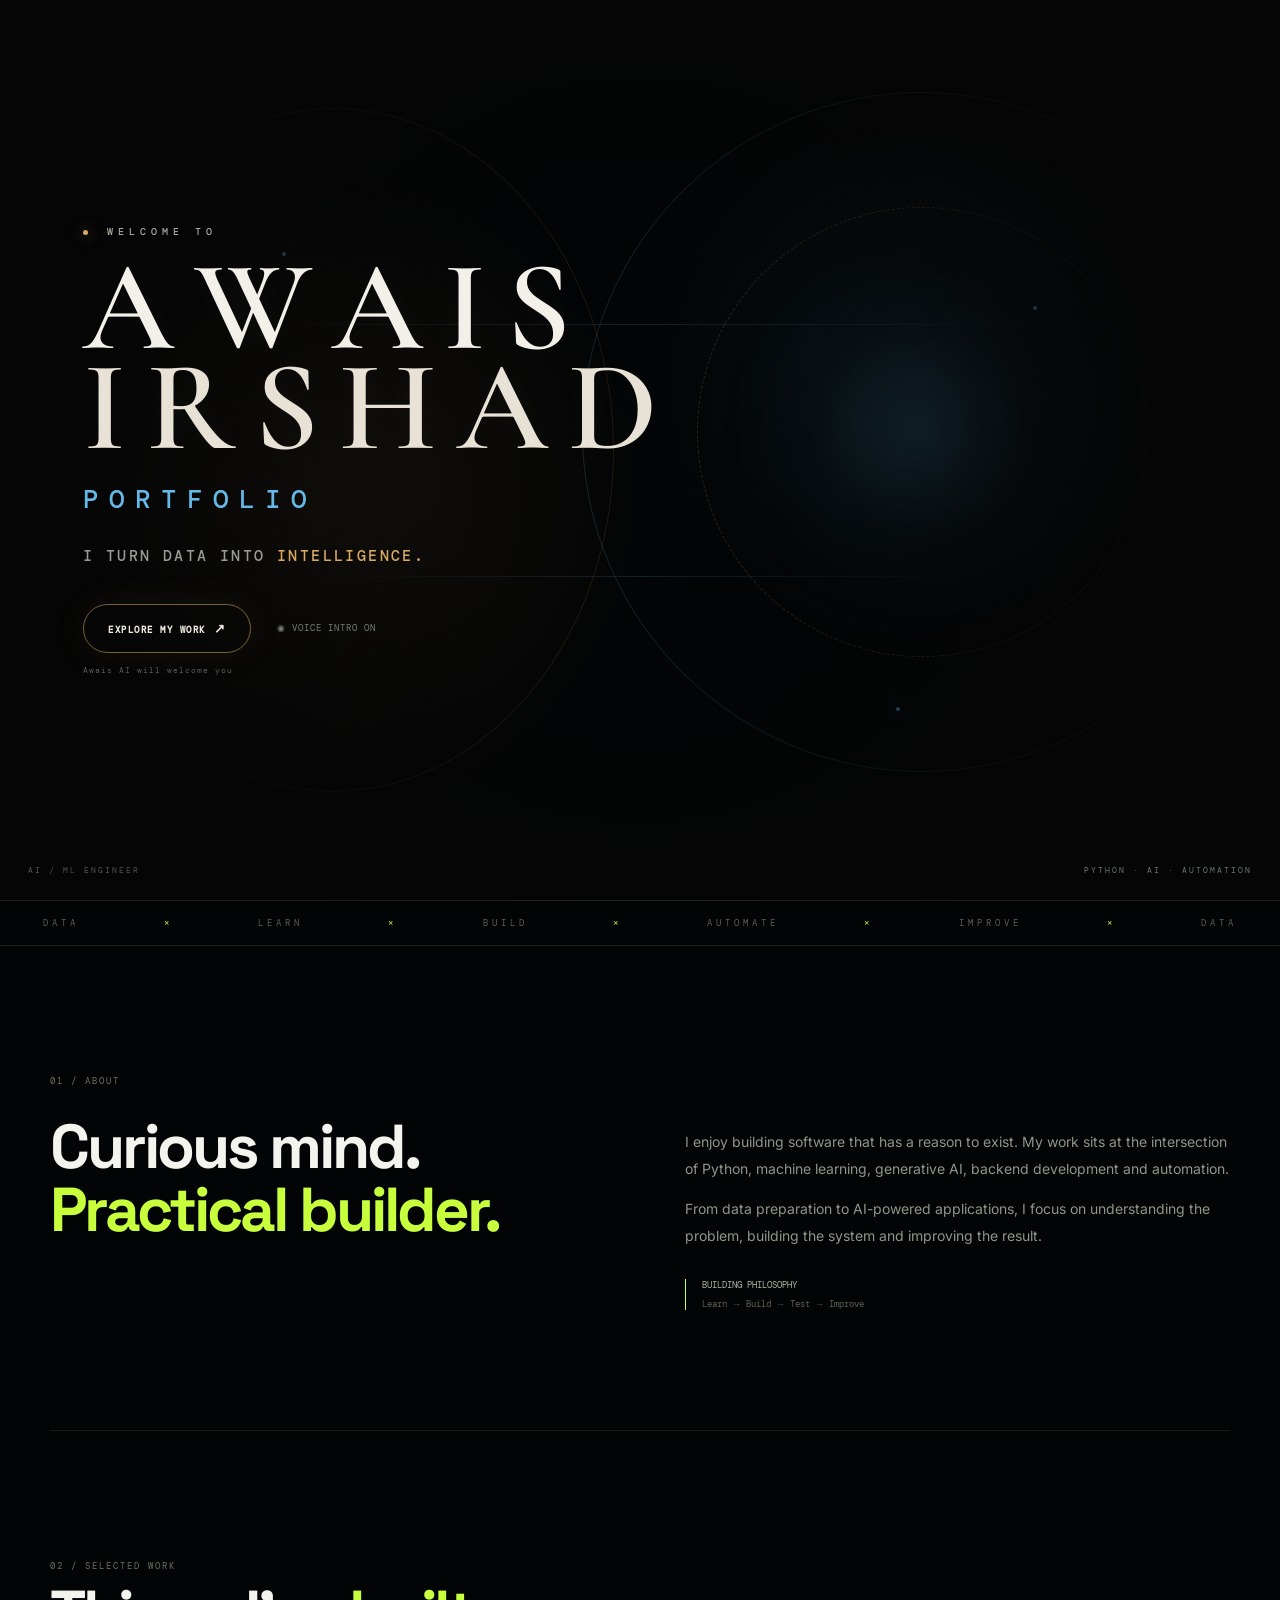
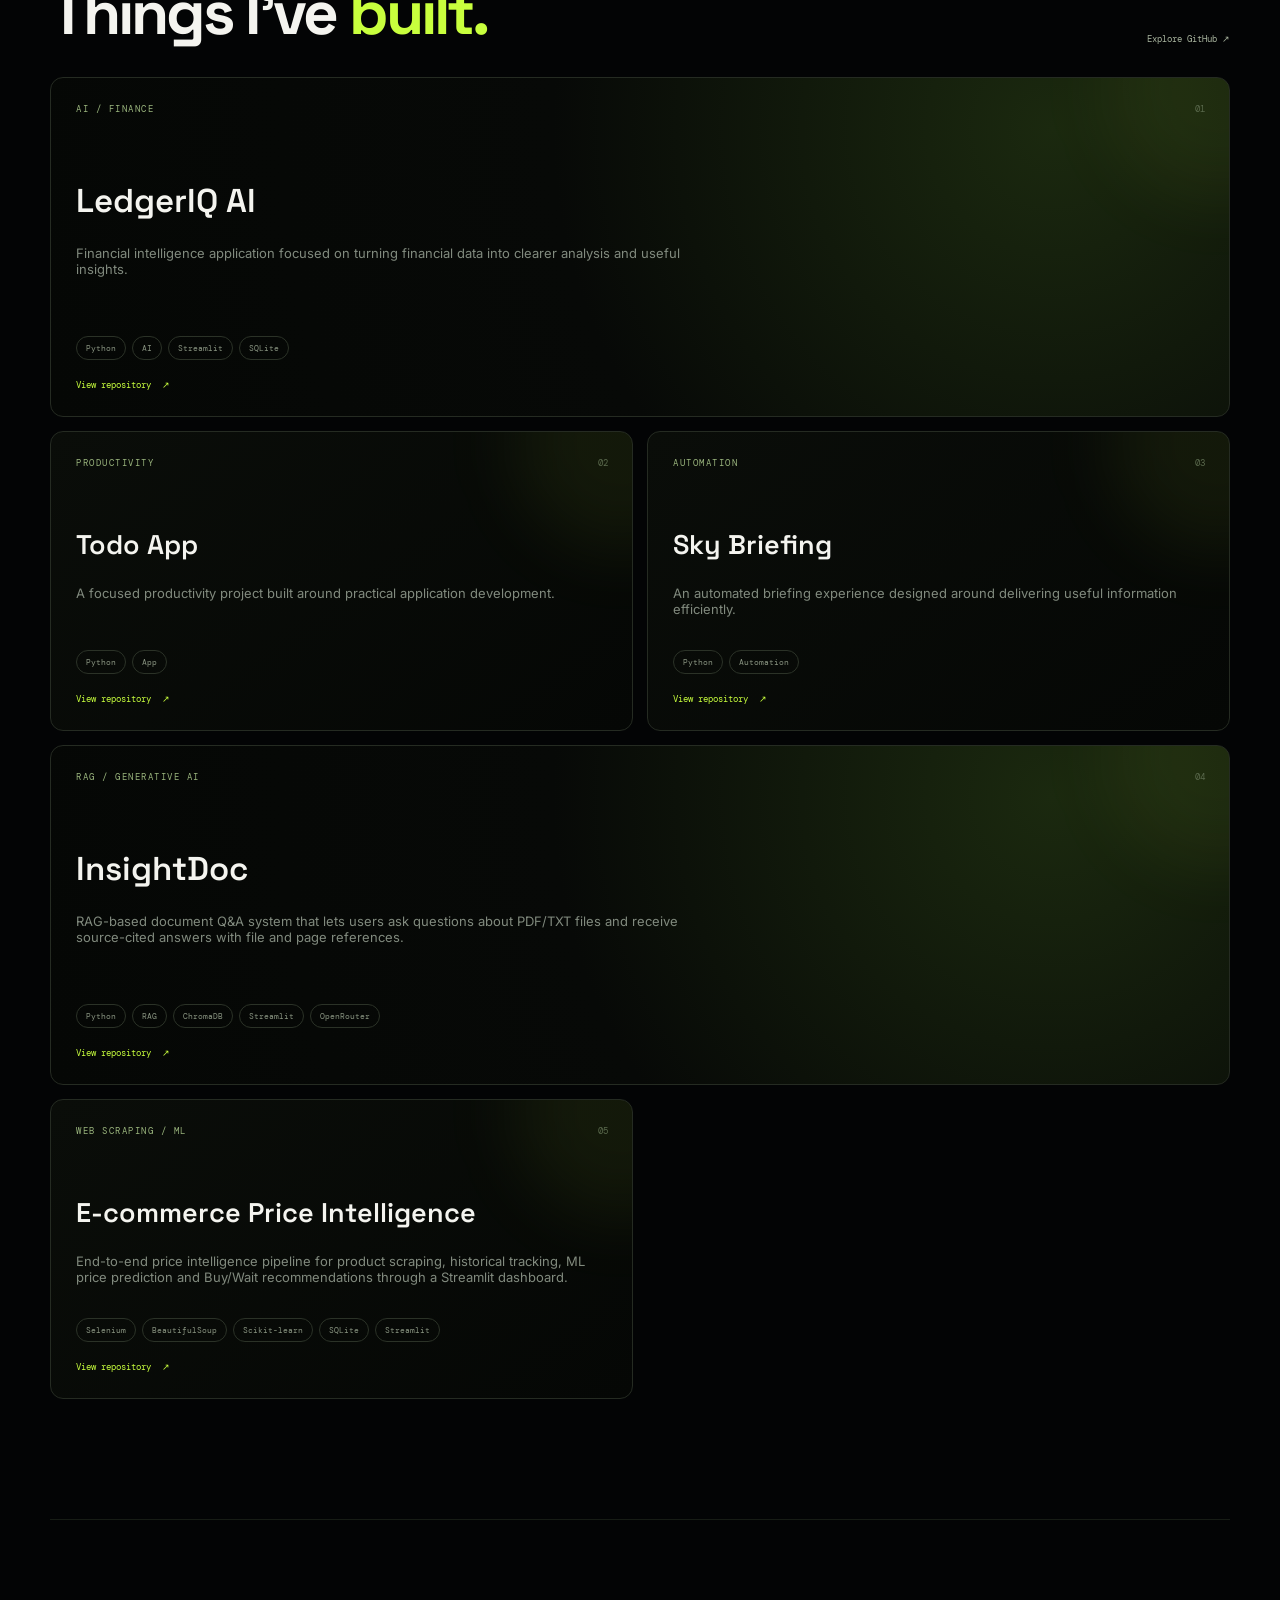
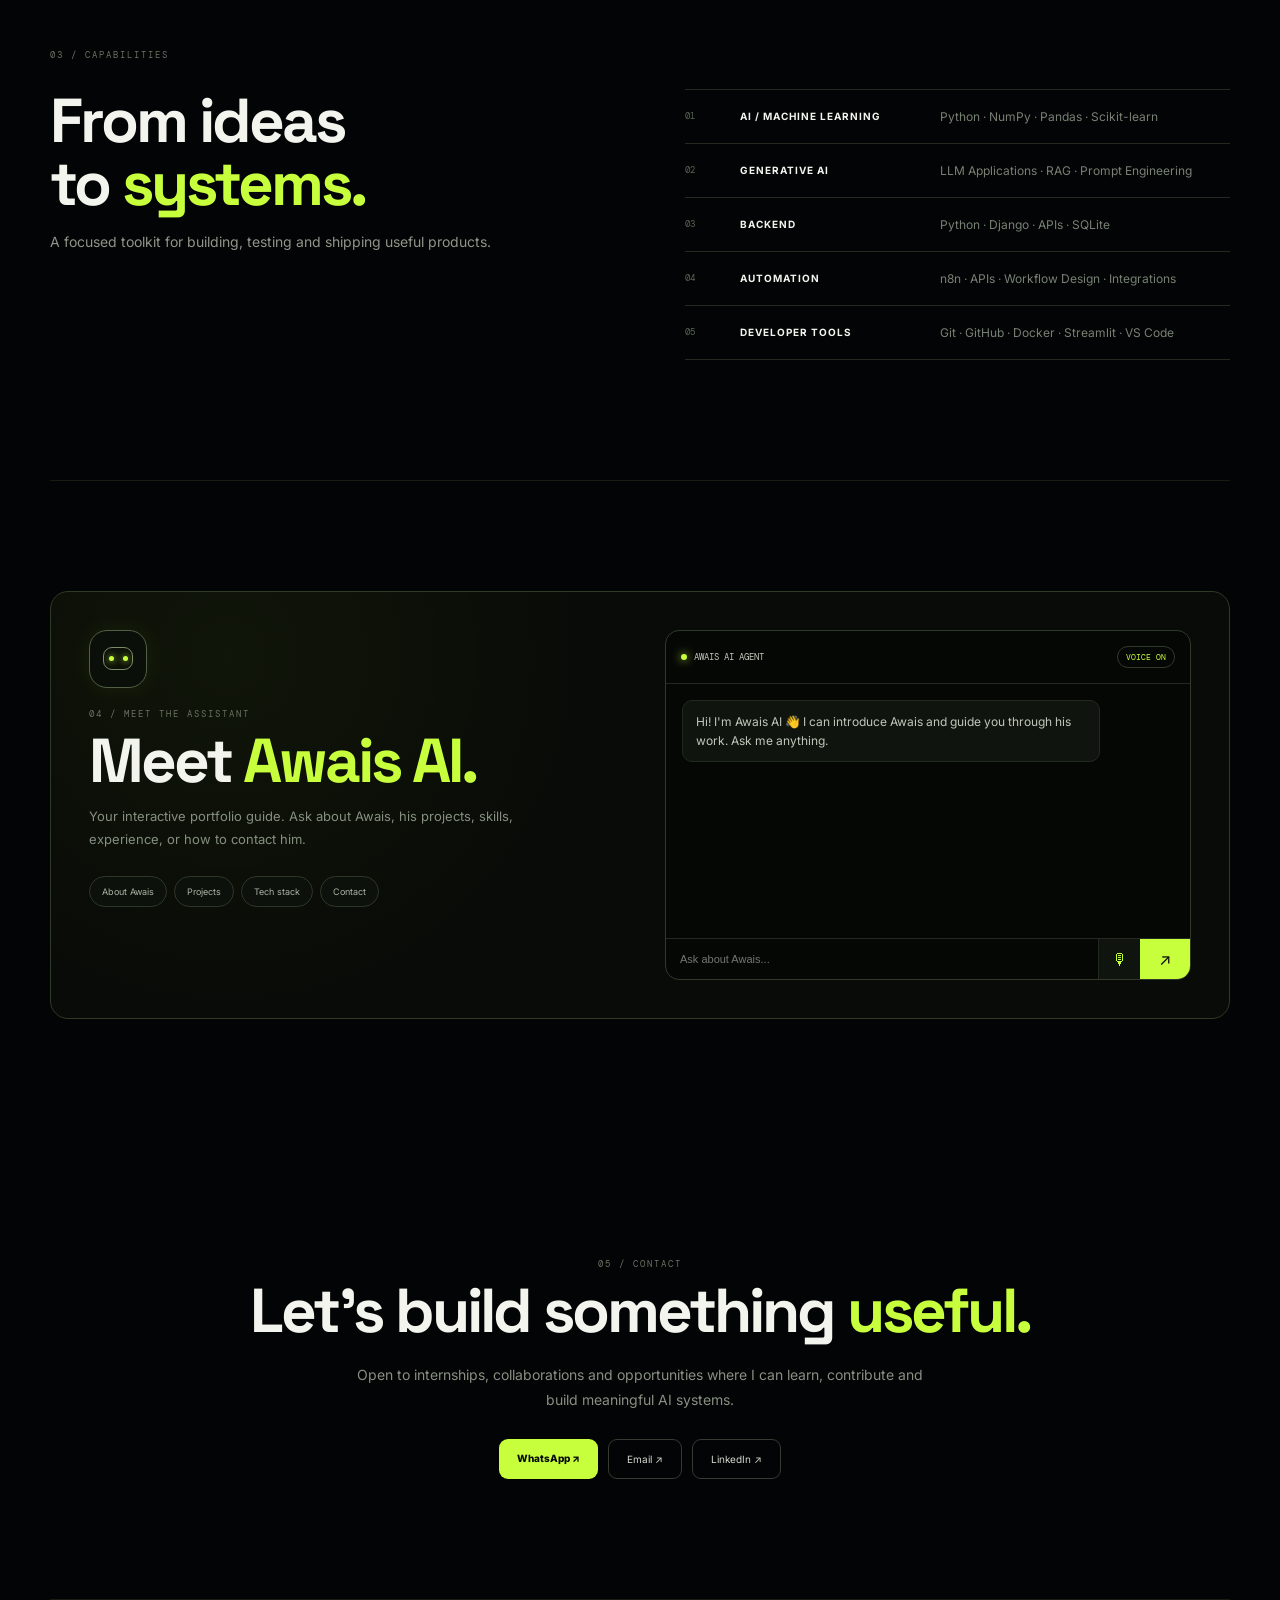
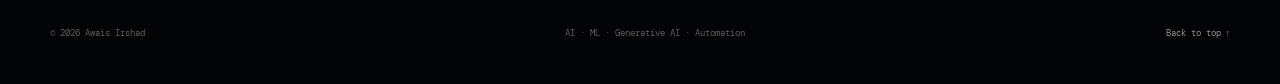
==== portfolio/index.html @ 33e3b13c "Apply premium cinematic welcome screen reference" ====
<!doctype html>
<html lang="en">
<head>
<meta charset="utf-8"><meta name="viewport" content="width=device-width,initial-scale=1">
<meta name="description" content="Awais Irshad — AI/ML Engineer building practical AI applications, generative AI experiences and automation systems.">
<meta name="theme-color" content="#050505"><title>Awais Irshad — AI/ML Engineer</title>
<link rel="preconnect" href="https://fonts.googleapis.com"><link rel="preconnect" href="https://fonts.gstatic.com" crossorigin>
<link href="https://fonts.googleapis.com/css2?family=DM+Mono:wght@400;500&family=Inter:wght@400;500;600;700;800&family=Space+Grotesk:wght@500;600;700&display=swap" rel="stylesheet">
<link rel="stylesheet" href="style.css">
<link rel="stylesheet" href="welcome-polish.css">
</head>
<body class="lock">
<div id="boot" aria-label="Portfolio introduction">
  <div class="boot-noise"></div><div class="boot-orbit orbit-a"></div><div class="boot-orbit orbit-b"></div>
  <div class="boot-pulse"><span></span></div>
  <div class="boot-copy">
    <p class="boot-kicker">WELCOME TO</p>
    <h1>AWAIS IRSHAD</h1><p class="boot-portfolio">PORTFOLIO</p>
    <p class="boot-role">AI / ML ENGINEER</p>
    <div class="boot-status"><i></i><span id="agentStatus">Your AI guide is ready</span></div>
    <button id="enter" type="button"><span>ENTER PORTFOLIO</span><b>↗</b></button>
    <button id="voiceIntro" class="voice-intro" type="button" aria-label="Enable voice introduction">◉ Hear introduction</button>
  </div>
  <div class="boot-corner corner-left">AI-01 / AWAIS</div><div class="boot-corner corner-right">LAHORE · PAKISTAN</div>
</div>
<div class="ambient"><span></span><span></span><span></span></div>
<header>
  <a class="logo" href="#home"><span>AI</span> AWAIS <b>IRSHAD</b></a>
  <nav><a href="#about">About</a><a href="#projects">Projects</a><a href="#capabilities">Capabilities</a><a href="#assistant">AI Agent</a><a href="#contact">Contact</a></nav>
  <div class="header-actions"><button id="voiceToggle" class="voice-toggle" type="button">◉ VOICE</button><a class="nav-cta" href="https://github.com/awaisirshad336012" target="_blank" rel="noreferrer">GitHub ↗</a><button id="menu" type="button">☰</button></div>
</header>
<main id="home">
<section class="hero wrap">
  <div class="hero-copy">
    <div class="eyebrow"><i></i> AI / ML ENGINEER</div>
    <p class="micro">PYTHON · MACHINE LEARNING · GENERATIVE AI · AUTOMATION</p>
    <h2>I TURN DATA INTO<br><span>INTELLIGENCE.</span></h2>
    <p class="lead">I build practical AI/ML applications, intelligent automation workflows and generative AI experiences that turn real problems into useful software.</p>
    <div class="actions"><a class="primary" href="#projects">Explore my work ↓</a><a class="secondary whatsapp" href="https://wa.me/923412850260?text=Hi%20Awais%2C%20I%20found%20your%20portfolio%20and%20would%20like%20to%20discuss%20an%20opportunity." target="_blank" rel="noreferrer">WhatsApp ↗</a></div>
    <div class="stack"><span>PYTHON</span><span>SCIKIT-LEARN</span><span>LLM</span><span>RAG</span><span>N8N</span><span>DOCKER</span></div>
  </div>
  <div class="agent-stage" aria-label="Awais AI Agent visual">
    <div class="agent-halo"></div><div class="agent-grid"></div><div class="agent-orbit oa"></div><div class="agent-orbit ob"></div>
    <div class="agent-node n1">LLM</div><div class="agent-node n2">RAG</div><div class="agent-node n3">API</div>
    <div class="robot-avatar"><div class="robot-aura"></div><div class="robot-head"><div class="robot-eye"><i></i><i></i></div><div class="robot-ear left"></div><div class="robot-ear right"></div></div><div class="robot-neck"></div><div class="robot-body"><span>AI</span><div class="robot-chest"></div></div><div class="robot-hand hand-left"></div><div class="robot-hand hand-right"></div></div>
    <div class="agent-caption"><i></i><div><b>AWAIS AI AGENT</b><span>Online · voice enabled</span></div></div>
  </div>
</section>
<section class="marquee"><div><span>DATA</span><b>×</b><span>LEARN</span><b>×</b><span>BUILD</span><b>×</b><span>AUTOMATE</span><b>×</b><span>IMPROVE</span><b>×</b><span>DATA</span></div></section>
<section id="about" class="section wrap"><p class="label">01 / ABOUT</p><div class="two"><div><h3>Curious mind.<br><em>Practical builder.</em></h3></div><div class="body-copy"><p>I enjoy building software that has a reason to exist. My work sits at the intersection of Python, machine learning, generative AI, backend development and automation.</p><p>From data preparation to AI-powered applications, I focus on understanding the problem, building the system and improving the result.</p><div class="mini-stat"><b>BUILDING PHILOSOPHY</b><span>Learn → Build → Test → Improve</span></div></div></div></section>
<section id="projects" class="section wrap"><div class="section-top"><div><p class="label">02 / SELECTED WORK</p><h3>Things I've <em>built.</em></h3></div><a href="https://github.com/awaisirshad336012?tab=repositories" target="_blank" rel="noreferrer">Explore GitHub ↗</a></div><div class="project-grid">
<article class="project featured"><div class="project-no">01</div><div class="project-type">AI / FINANCE</div><h4>LedgerIQ AI</h4><p>Financial intelligence application focused on turning financial data into clearer analysis and useful insights.</p><div class="tags"><span>Python</span><span>AI</span><span>Streamlit</span><span>SQLite</span></div><a href="https://github.com/awaisirshad336012/Portfolio/tree/main/LedgerIQ_AI" target="_blank" rel="noreferrer">View repository <b>↗</b></a></article>
<article class="project"><div class="project-no">02</div><div class="project-type">PRODUCTIVITY</div><h4>Todo App</h4><p>A focused productivity project built around practical application development.</p><div class="tags"><span>Python</span><span>App</span></div><a href="https://github.com/awaisirshad336012/Portfolio/tree/main/Todo-App" target="_blank" rel="noreferrer">View repository <b>↗</b></a></article>
<article class="project"><div class="project-no">03</div><div class="project-type">AUTOMATION</div><h4>Sky Briefing</h4><p>An automated briefing experience designed around delivering useful information efficiently.</p><div class="tags"><span>Python</span><span>Automation</span></div><a href="https://github.com/awaisirshad336012/Portfolio/tree/main/sky-briefing" target="_blank" rel="noreferrer">View repository <b>↗</b></a></article>
</div></section>
<section id="capabilities" class="section wrap"><p class="label">03 / CAPABILITIES</p><div class="two skills"><div><h3>From ideas<br>to <em>systems.</em></h3><p class="body-copy">A focused toolkit for building, testing and shipping useful products.</p></div><div class="skill-list"><div><b>01</b><strong>AI / MACHINE LEARNING</strong><span>Python · NumPy · Pandas · Scikit-learn</span></div><div><b>02</b><strong>GENERATIVE AI</strong><span>LLM Applications · RAG · Prompt Engineering</span></div><div><b>03</b><strong>BACKEND</strong><span>Python · Django · APIs · SQLite</span></div><div><b>04</b><strong>AUTOMATION</strong><span>n8n · APIs · Workflow Design · Integrations</span></div><div><b>05</b><strong>DEVELOPER TOOLS</strong><span>Git · GitHub · Docker · Streamlit · VS Code</span></div></div></div></section>
<section id="assistant" class="agent-section wrap"><div class="agent-panel"><div class="agent-intro"><div class="mini-robot"><div class="mini-head"><i></i><i></i></div></div><p class="label">04 / MEET THE ASSISTANT</p><h3>Meet <em>Awais AI.</em></h3><p>Your interactive portfolio guide. Ask about Awais, his projects, skills, experience, or how to contact him.</p><div class="quick-questions"><button data-question="Tell me about Awais">About Awais</button><button data-question="What projects has Awais built?">Projects</button><button data-question="What technologies does Awais use?">Tech stack</button><button data-question="How can I contact Awais?">Contact</button></div></div><div class="chat"><div class="chat-head"><span><i></i> AWAIS AI AGENT</span><button id="chatVoice" type="button">VOICE ON</button></div><div id="chatLog"><div class="msg agent-msg">Hi! I'm Awais AI 👋 I can introduce Awais and guide you through his work. Ask me anything.</div></div><form id="chatForm"><input id="chatInput" aria-label="Ask Awais AI" placeholder="Ask about Awais..." autocomplete="off"><button type="submit">↗</button></form></div></div></section>
<section id="contact" class="section wrap contact"><p class="label">05 / CONTACT</p><h3>Let's build something <em>useful.</em></h3><p class="contact-copy">Open to internships, collaborations and opportunities where I can learn, contribute and build meaningful AI systems.</p><div class="actions"><a class="primary whatsapp" href="https://wa.me/923412850260?text=Hi%20Awais%2C%20I%20found%20your%20portfolio%20and%20would%20like%20to%20discuss%20an%20opportunity." target="_blank" rel="noreferrer">WhatsApp ↗</a><a class="secondary" href="mailto:awaisirshad336012@gmail.com">Email ↗</a><a class="secondary" href="https://www.linkedin.com/in/m-awais-irshad-b93783323" target="_blank" rel="noreferrer">LinkedIn ↗</a></div></section>
</main>
<footer class="wrap"><span>© 2026 Awais Irshad</span><span>AI · ML · Generative AI · Automation</span><a href="#home">Back to top ↑</a></footer>
<script src="script.js"></script>
</body></html>
---- portfolio/style.css ----
*{box-sizing:border-box}html{scroll-behavior:smooth}body{margin:0;background:#030405;color:#f4f4ef;font-family:Inter,sans-serif;overflow-x:hidden}body.lock{overflow:hidden}a{color:inherit;text-decoration:none}button{font:inherit}.ambient{position:fixed;inset:0;z-index:-2;background:radial-gradient(circle at 70% 30%,#1d3a071f,transparent 30%),radial-gradient(circle at 15% 70%,#283e0817,transparent 25%),#030405}.ambient:before{content:"";position:absolute;inset:0;background-image:linear-gradient(#c8ff3d08 1px,transparent 1px),linear-gradient(90deg,#c8ff3d08 1px,transparent 1px);background-size:70px 70px;mask-image:linear-gradient(to bottom,#000,transparent 80%)}.ambient span{position:absolute;width:5px;height:5px;border-radius:50%;background:#c8ff3d;box-shadow:0 0 20px #c8ff3d;opacity:.35;animation:float 8s ease-in-out infinite}.ambient span:nth-child(1){left:18%;top:30%}.ambient span:nth-child(2){left:78%;top:22%;animation-delay:2s}.ambient span:nth-child(3){left:60%;top:75%;animation-delay:4s}
#boot{position:fixed;inset:0;background:#030405;z-index:100;display:grid;place-items:center;overflow:hidden;transition:opacity .9s,visibility .9s,transform 1s}.boot-noise{position:absolute;inset:0;opacity:.13;background-image:radial-gradient(#fff 1px,transparent 1px);background-size:5px 5px;mask-image:linear-gradient(to bottom,transparent,#000,transparent)}#boot.exit{opacity:0;visibility:hidden;pointer-events:none;transform:scale(1.04)}.boot-orbit{position:absolute;border:1px solid #c8ff3d20;border-radius:50%;animation:spin 20s linear infinite}.orbit-a{width:min(72vw,760px);aspect-ratio:1}.orbit-b{width:min(48vw,500px);aspect-ratio:1;border-style:dashed;animation-direction:reverse;animation-duration:13s}.boot-pulse{position:absolute;width:240px;height:240px;border-radius:50%;background:radial-gradient(circle,#c8ff3d14,transparent 65%);animation:pulse 3s ease-in-out infinite}.boot-pulse span{position:absolute;width:7px;height:7px;background:#c8ff3d;border-radius:50%;left:50%;top:50%;box-shadow:0 0 35px #c8ff3d}.boot-copy{position:relative;width:min(1000px,90%);text-align:center}.boot-kicker{font:500 12px 'DM Mono';letter-spacing:7px;color:#b6bdad;margin:0 0 25px}.boot-copy h1{font:700 clamp(55px,10vw,120px)/.9 'Space Grotesk';letter-spacing:-6px;margin:0;color:#f5f5f0}.boot-portfolio{font:500 clamp(20px,3vw,34px)/1 'Space Grotesk';letter-spacing:14px;color:#c8ff3d;margin:18px 0 18px;text-transform:uppercase}.boot-role{font:10px 'DM Mono';letter-spacing:4px;color:#858d80;margin:0 0 38px}.boot-status{display:inline-flex;align-items:center;gap:9px;color:#798173;font:9px 'DM Mono';letter-spacing:1px}.boot-status i{width:6px;height:6px;background:#c8ff3d;border-radius:50%;box-shadow:0 0 12px #c8ff3d}.boot-status:after{content:"";display:block;width:100px;height:1px;background:linear-gradient(90deg,#c8ff3d,transparent)}#enter{display:block;margin:34px auto 12px;background:#c8ff3d;color:#080a06;border:0;border-radius:999px;padding:15px 25px;font:700 10px 'DM Mono';letter-spacing:1.5px;cursor:pointer;box-shadow:0 0 30px #c8ff3d25;transition:.25s}#enter:hover{transform:translateY(-3px);box-shadow:0 0 45px #c8ff3d55}.voice-intro{background:none;border:0;color:#667060;font:9px 'DM Mono';letter-spacing:1px;cursor:pointer}.boot-corner{position:absolute;bottom:28px;font:8px 'DM Mono';letter-spacing:2px;color:#4e554a}.corner-left{left:30px}.corner-right{right:30px}
header{height:76px;position:sticky;top:0;z-index:50;display:flex;align-items:center;gap:32px;padding:0 max(20px,calc((100vw - 1180px)/2));border-bottom:1px solid #1c211a;background:#030405e8;backdrop-filter:blur(20px)}.logo{font:700 20px 'Space Grotesk';margin-right:auto}.logo span{font:10px 'DM Mono';border:1px solid #c8ff3d70;padding:5px 7px;border-radius:6px;color:#c8ff3d;margin-right:7px}.logo b{color:#c8ff3d}nav{display:flex;gap:28px;color:#858b80;font-size:12px}nav a{transition:.2s}nav a:hover{color:#c8ff3d}.header-actions{display:flex;gap:9px;align-items:center}.voice-toggle,.nav-cta{border:1px solid #32372d;background:none;color:#a8afa2;border-radius:999px;padding:9px 13px;font:9px 'DM Mono';cursor:pointer}.voice-toggle:hover{border-color:#c8ff3d;color:#c8ff3d}.nav-cta{color:#c8ff3d}#menu{display:none;background:none;border:0;color:#fff;font-size:20px}.wrap{width:min(1180px,calc(100% - 40px));margin:auto}
.hero{min-height:calc(100vh - 76px);display:grid;grid-template-columns:1fr 1fr;align-items:center;gap:35px;padding:60px 0 55px}.eyebrow{display:inline-flex;align-items:center;gap:9px;color:#c8ff3d;font:9px 'DM Mono';letter-spacing:1.5px}.eyebrow i{width:6px;height:6px;background:#c8ff3d;border-radius:50%;box-shadow:0 0 15px #c8ff3d}.micro{font:9px 'DM Mono';letter-spacing:2px;color:#60685a;margin-top:28px}.hero h2{font:700 clamp(50px,6.2vw,84px)/.92 'Space Grotesk';letter-spacing:-5px;margin:13px 0 24px}.hero h2 span{color:#c8ff3d}.lead{max-width:650px;color:#92988c;font-size:15px;line-height:1.85}.actions{display:flex;gap:10px;flex-wrap:wrap;margin-top:27px}.primary,.secondary{padding:13px 18px;border-radius:9px;font-size:10px;transition:.25s}.primary{background:#c8ff3d;color:#070906;font-weight:800}.primary:hover{box-shadow:0 0 30px #c8ff3d38;transform:translateY(-2px)}.secondary{border:1px solid #343b30;color:#d4d7ce}.secondary:hover{border-color:#c8ff3d;color:#c8ff3d}.whatsapp:hover{border-color:#c8ff3d}.stack{display:flex;gap:7px;flex-wrap:wrap;margin-top:28px}.stack span{border:1px solid #242a21;border-radius:5px;padding:7px 9px;color:#6d7567;font:8px 'DM Mono';letter-spacing:1px}
.agent-stage{height:550px;position:relative;display:grid;place-items:center;isolation:isolate}.agent-halo{position:absolute;width:460px;aspect-ratio:1;border-radius:50%;background:radial-gradient(circle,#c8ff3d0b,transparent 65%);filter:blur(3px)}.agent-grid{position:absolute;inset:12%;background-image:linear-gradient(#c8ff3d0a 1px,transparent 1px),linear-gradient(90deg,#c8ff3d0a 1px,transparent 1px);background-size:34px 34px;transform:perspective(500px) rotateX(58deg);mask-image:radial-gradient(circle,#000,transparent 68%)}.agent-orbit{position:absolute;border:1px solid #c8ff3d35;border-radius:50%;animation:spin 12s linear infinite}.oa{width:350px;height:350px}.ob{width:430px;height:210px;transform:rotate(-25deg);animation-duration:17s;animation-direction:reverse;border-style:dashed}.agent-node{position:absolute;border:1px solid #39432f;background:#070a06d9;color:#b6c5a7;border-radius:5px;padding:7px 10px;font:8px 'DM Mono';box-shadow:0 0 18px #c8ff3d0b}.n1{top:18%;left:8%}.n2{top:34%;right:3%}.n3{bottom:18%;right:10%}.robot-avatar{position:relative;width:230px;height:360px;filter:drop-shadow(0 0 30px #c8ff3d18);animation:float 5s ease-in-out infinite}.robot-aura{position:absolute;inset:20px -30px;background:radial-gradient(circle,#c8ff3d14,transparent 65%)}.robot-head{position:absolute;top:25px;left:48px;width:135px;height:115px;border:2px solid #6e765f;border-radius:35px 35px 28px 28px;background:linear-gradient(145deg,#1a1e18,#080a08);box-shadow:inset 0 0 35px #c8ff3d09,0 0 35px #c8ff3d12}.robot-eye{position:absolute;left:28px;right:28px;top:44px;height:27px;border:1px solid #4f5946;border-radius:18px;display:flex;justify-content:space-around;align-items:center}.robot-eye i{width:12px;height:12px;background:#c8ff3d;border-radius:50%;box-shadow:0 0 15px #c8ff3d}.robot-ear{position:absolute;width:13px;height:38px;top:38px;border:1px solid #59634f;background:#11150f;border-radius:8px}.robot-ear.left{left:-12px}.robot-ear.right{right:-12px}.robot-neck{position:absolute;top:140px;left:92px;width:48px;height:25px;background:#151a12;border:1px solid #4b5542}.robot-body{position:absolute;top:155px;left:25px;width:180px;height:190px;border:1px solid #515b49;border-radius:35px 35px 22px 22px;background:linear-gradient(145deg,#171b15,#080a08);box-shadow:inset 0 0 50px #c8ff3d08}.robot-body span{position:absolute;top:40px;left:70px;color:#c8ff3d;font:700 26px 'Space Grotesk';text-shadow:0 0 15px #c8ff3d}.robot-chest{position:absolute;left:58px;top:91px;width:65px;height:40px;border:1px solid #495541;border-radius:8px;background:linear-gradient(90deg,transparent 25%,#c8ff3d22 25%,#c8ff3d22 30%,transparent 30%,transparent 45%,#c8ff3d22 45%,#c8ff3d22 50%,transparent 50%,transparent 65%,#c8ff3d22 65%,#c8ff3d22 70%,transparent 70%)}.robot-hand{position:absolute;width:30px;height:115px;border:1px solid #4c5747;background:#11150f;border-radius:20px}.hand-left{left:2px;top:175px;transform:rotate(13deg)}.hand-right{right:2px;top:175px;transform:rotate(-13deg)}.agent-caption{position:absolute;bottom:3%;left:50%;transform:translateX(-50%);display:flex;align-items:center;gap:9px;white-space:nowrap}.agent-caption i,.chat-head i{width:6px;height:6px;background:#c8ff3d;border-radius:50%;box-shadow:0 0 10px #c8ff3d}.agent-caption b{display:block;font:9px 'DM Mono';letter-spacing:1px;color:#d9ded3}.agent-caption span{display:block;font:8px 'DM Mono';color:#66705e;margin-top:4px}
.marquee{border-top:1px solid #1b2018;border-bottom:1px solid #1b2018;overflow:hidden}.marquee div{display:flex;justify-content:space-around;min-width:800px;padding:16px 0;font:9px 'DM Mono';letter-spacing:4px;color:#596252;animation:marquee 18s linear infinite}.marquee b{color:#c8ff3d;font-weight:400}.section{padding:120px 0;border-bottom:1px solid #171c15}.label{font:9px 'DM Mono';letter-spacing:2px;color:#697361}.two{display:grid;grid-template-columns:1fr 1fr;gap:90px;margin-top:28px}.section h3,.agent-panel h3{font:700 clamp(38px,5vw,62px)/1.02 'Space Grotesk';letter-spacing:-3px;margin:0}.section h3 em,.agent-panel h3 em{font-style:normal;color:#c8ff3d}.body-copy{color:#8e9689;font-size:14px;line-height:1.9}.mini-stat{border-left:1px solid #c8ff3d;margin-top:30px;padding-left:16px}.mini-stat b,.mini-stat span{display:block;font:9px 'DM Mono'}.mini-stat b{color:#aab5a2}.mini-stat span{color:#596352;margin-top:7px}.section-top{display:flex;justify-content:space-between;align-items:end}.section-top>a{font:9px 'DM Mono';color:#a8b49e}.project-grid{display:grid;grid-template-columns:1fr 1fr;gap:14px;margin-top:32px}.project{min-height:300px;border:1px solid #252b22;border-radius:13px;padding:25px;background:linear-gradient(145deg,#0a0d09,#050705);display:flex;flex-direction:column;position:relative;overflow:hidden;transition:.3s}.project:hover{transform:translateY(-6px);border-color:#647354}.project:after{content:"";position:absolute;width:220px;height:220px;right:-100px;top:-100px;border-radius:50%;background:#c8ff3d10;filter:blur(35px)}.featured{grid-column:span 2;min-height:340px;background:radial-gradient(circle at 85% 15%,#1b290f,#070907 48%,#050705)}.project-no{font:9px 'DM Mono';color:#53604e;position:absolute;right:24px}.project-type{font:9px 'DM Mono';letter-spacing:1.5px;color:#9ab57d}.project h4{font:600 33px 'Space Grotesk';margin:65px 0 10px}.project:not(.featured) h4{font-size:27px;margin-top:58px}.project p{max-width:650px;color:#818a7e;font-size:13px}.tags{display:flex;gap:6px;flex-wrap:wrap;margin-top:auto}.tags span{font:8px 'DM Mono';border:1px solid #2b3227;color:#899481;border-radius:999px;padding:6px 9px}.project>a{margin-top:19px;font:9px 'DM Mono';color:#c8ff3d}.project>a b{font-weight:400;margin-left:6px}.skill-list{border-top:1px solid #242a21}.skill-list div{display:grid;grid-template-columns:35px 180px 1fr;align-items:center;gap:20px;border-bottom:1px solid #242a21;padding:19px 0}.skill-list b{font:9px 'DM Mono';color:#596553}.skill-list strong{font-size:10px;letter-spacing:1px}.skill-list span{font-size:12px;color:#778174}
.agent-section{padding:110px 0}.agent-panel{display:grid;grid-template-columns:1fr 1fr;gap:50px;border:1px solid #303a29;border-radius:18px;padding:38px;background:radial-gradient(circle at 15% 15%,#c8ff3d0b,transparent 35%),#080b07}.agent-mark{font-size:28px;color:#c8ff3d}.agent-intro>p:not(.label){color:#858f80;line-height:1.8;font-size:13px;max-width:500px}.quick-questions{display:flex;gap:7px;flex-wrap:wrap;margin-top:24px}.quick-questions button{background:#0d110b;border:1px solid #2d3727;color:#aab4a4;border-radius:999px;padding:9px 12px;font-size:9px;cursor:pointer}.quick-questions button:hover{border-color:#c8ff3d;color:#c8ff3d}.chat{border:1px solid #303a29;border-radius:14px;background:#050705;min-height:350px;display:flex;flex-direction:column;overflow:hidden}.chat-head{display:flex;justify-content:space-between;padding:15px;border-bottom:1px solid #242a21;font:9px 'DM Mono';color:#c4cabe}.chat-head span{display:flex;align-items:center;gap:7px}.chat-head button{background:none;border:1px solid #303a29;color:#c8ff3d;border-radius:999px;padding:5px 8px;font:8px 'DM Mono';cursor:pointer}.chat-head button.off{color:#697263}.chat #chatLog{padding:16px;display:flex;flex-direction:column;gap:9px;flex:1;max-height:270px;overflow:auto}.msg{max-width:85%;padding:11px 13px;border-radius:10px;font-size:12px;line-height:1.6}.agent-msg{background:#10140e;color:#c0c7ba;border:1px solid #222a1e}.user-msg{background:#c8ff3d;color:#080a06;align-self:flex-end}.chat form{display:flex;border-top:1px solid #242a21}.chat input{flex:1;background:none;border:0;outline:0;color:#fff;padding:14px;font-size:11px}.chat form button{width:50px;background:#c8ff3d;border:0;color:#080a06;cursor:pointer}.contact{text-align:center}.contact-copy{max-width:600px;margin:20px auto;color:#879082;font-size:14px;line-height:1.8}.contact .actions{justify-content:center}footer{padding:27px 0 45px;color:#596253;font:9px 'DM Mono';display:flex;justify-content:space-between}footer a{color:#8d9888}
.mini-robot{width:58px;height:58px;border:1px solid #516044;border-radius:18px;background:#0b0f09;display:grid;place-items:center;margin-bottom:20px;box-shadow:0 0 25px #c8ff3d12}.mini-head{width:30px;height:23px;border:1px solid #7b8b69;border-radius:9px;display:flex;justify-content:space-around;align-items:center}.mini-head i{width:5px;height:5px;background:#c8ff3d;border-radius:50%;box-shadow:0 0 7px #c8ff3d}
@keyframes spin{to{transform:rotate(360deg)}}@keyframes pulse{50%{transform:scale(1.15);opacity:.7}}@keyframes float{0%,100%{transform:translateY(0)}50%{transform:translateY(-10px)}}@keyframes marquee{to{transform:translateX(-35%)}}@media(max-width:850px){nav{display:none}#menu{display:block}.hero{grid-template-columns:1fr;padding-top:55px}.agent-stage{height:430px}.two,.agent-panel{grid-template-columns:1fr;gap:40px}.project-grid{grid-template-columns:1fr}.featured{grid-column:auto}.section{padding:85px 0}}@media(max-width:520px){.wrap{width:calc(100% - 28px)}header{height:64px;padding:0 14px}.nav-cta{display:none}.hero h2{font-size:46px;letter-spacing:-3px}.lead{font-size:13px}.agent-stage{height:380px}.robot-avatar{transform:scale(.78)}.agent-orbit.oa{width:270px;height:270px}.agent-orbit.ob{width:330px;height:170px}.boot-copy h1{letter-spacing:-4px}.boot-portfolio{letter-spacing:7px}.boot-corner{display:none}.section h3,.agent-panel h3{font-size:42px}.skill-list div{grid-template-columns:28px 1fr;gap:10px}.skill-list span{grid-column:2}.project h4{margin-top:48px}footer{display:block}footer span,footer a{display:block;margin-top:8px}}
---- portfolio/welcome-polish.css ----
@import url('https://fonts.googleapis.com/css2?family=Cormorant+Garamond:wght@500;600;700&display=swap');
/* Premium cinematic welcome-screen polish */
#boot{background:#030405!important}
.welcome-atmosphere{background:radial-gradient(circle at 72% 42%,rgba(45,92,118,.16),transparent 25%),radial-gradient(circle at 25% 55%,rgba(208,158,86,.08),transparent 30%),#030405!important}
.welcome-atmosphere:before{content:"";position:absolute;inset:12% 52% 12% 4%;border:1px solid rgba(216,169,99,.12);border-radius:50%;filter:blur(.2px);animation:welcomeOrbitSlow 18s linear infinite}
.welcome-orb{left:72%!important;top:48%!important;width:420px!important;height:420px!important;background:radial-gradient(circle,rgba(77,168,214,.13),rgba(45,92,118,.04) 35%,transparent 68%)!important}
.ring-one{left:72%!important;top:48%!important;width:min(58vw,680px)!important;height:min(58vw,680px)!important;border-color:rgba(95,180,220,.18)!important}
.ring-two{left:72%!important;top:48%!important;width:min(39vw,450px)!important;height:min(39vw,450px)!important;border-color:rgba(216,169,99,.2)!important}
.welcome-copy{width:min(1180px,92%)!important;align-items:flex-start!important;text-align:left!important;margin-left:5%!important}
.welcome-kicker{color:#aaa79f!important;letter-spacing:5px!important;margin-bottom:20px!important}
.welcome-kicker span{background:#d8a963!important;box-shadow:0 0 14px rgba(216,169,99,.7)!important}
.welcome-name{font-family:'Cormorant Garamond',Georgia,serif!important;font-weight:600!important;letter-spacing:-5px!important;line-height:.78!important;font-size:clamp(76px,10vw,150px)!important;color:#f3f0e9!important;text-shadow:0 0 28px rgba(255,255,255,.04)!important}
.welcome-name span{display:block!important;white-space:nowrap!important}
.welcome-name span:last-child{color:#e8e1d5!important}
.welcome-portfolio{font-family:'DM Mono',monospace!important;letter-spacing:10px!important;color:#65b9e8!important;margin:24px 0 30px!important}
.welcome-manifesto{font-size:clamp(12px,1.35vw,15px)!important;letter-spacing:2.4px!important;color:#999a95!important}
.welcome-manifesto strong{color:#d8a963!important}
.welcome-actions #enter{background:transparent!important;color:#eee9df!important;border:1px solid rgba(216,169,99,.55)!important;box-shadow:0 0 35px rgba(216,169,99,.08)!important;padding:15px 24px!important}
.welcome-actions #enter:hover{background:#d8a963!important;color:#090909!important;box-shadow:0 0 45px rgba(216,169,99,.28)!important}
.welcome-actions .voice-intro{color:#777b78!important}
.voice-note{color:#555b5c!important}
.welcome-footer{color:#4d5558!important}
.welcome-footer span:last-child{color:#6b777b!important}
.p-one,.p-two,.p-three{background:#65b9e8!important;box-shadow:0 0 18px #65b9e8!important}
.line-one,.line-two{background:linear-gradient(90deg,transparent,rgba(101,185,232,.35),transparent)!important}
@keyframes welcomeOrbitSlow{to{transform:rotate(360deg)}}
@media(max-width:800px){.welcome-copy{margin-left:0!important;align-items:center!important;text-align:center!important}.welcome-orb,.ring-one,.ring-two{left:50%!important}.welcome-name{font-size:clamp(64px,16vw,100px)!important;letter-spacing:-3px!important}.welcome-portfolio{letter-spacing:7px!important}}
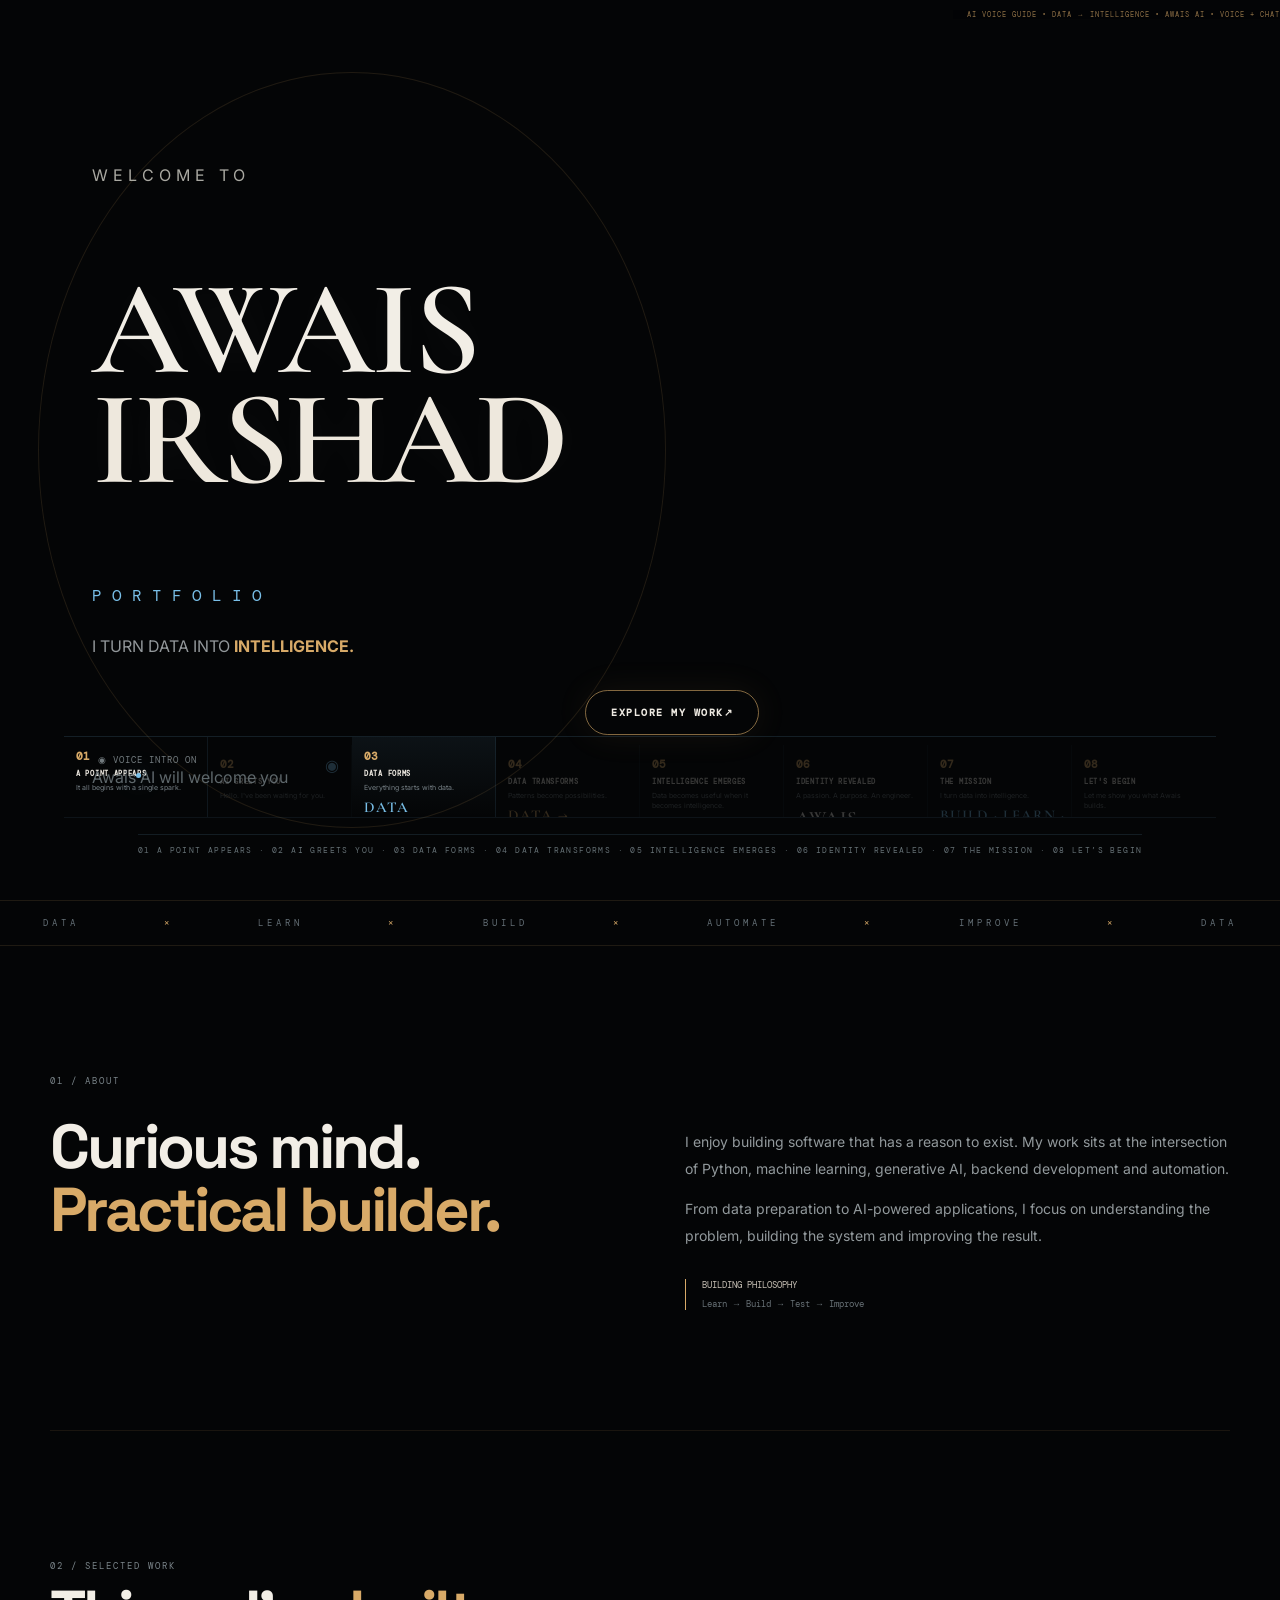
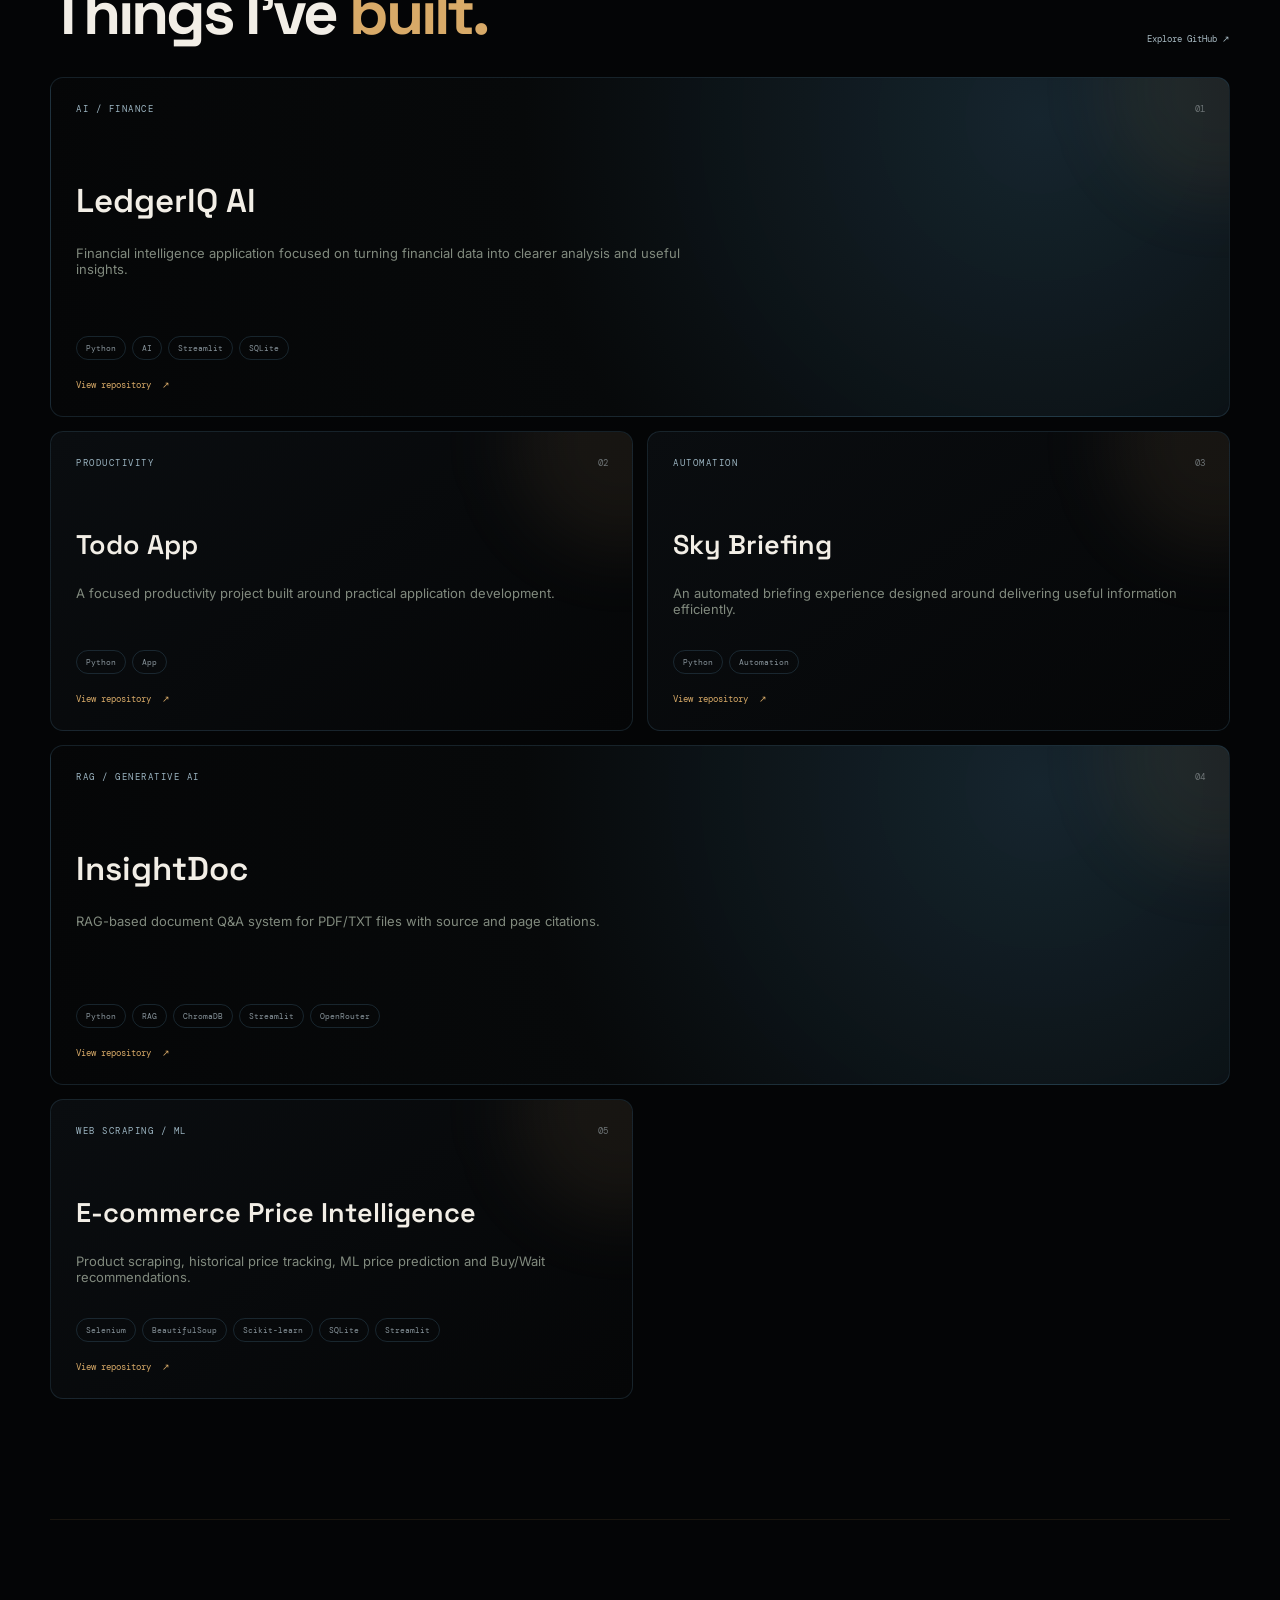
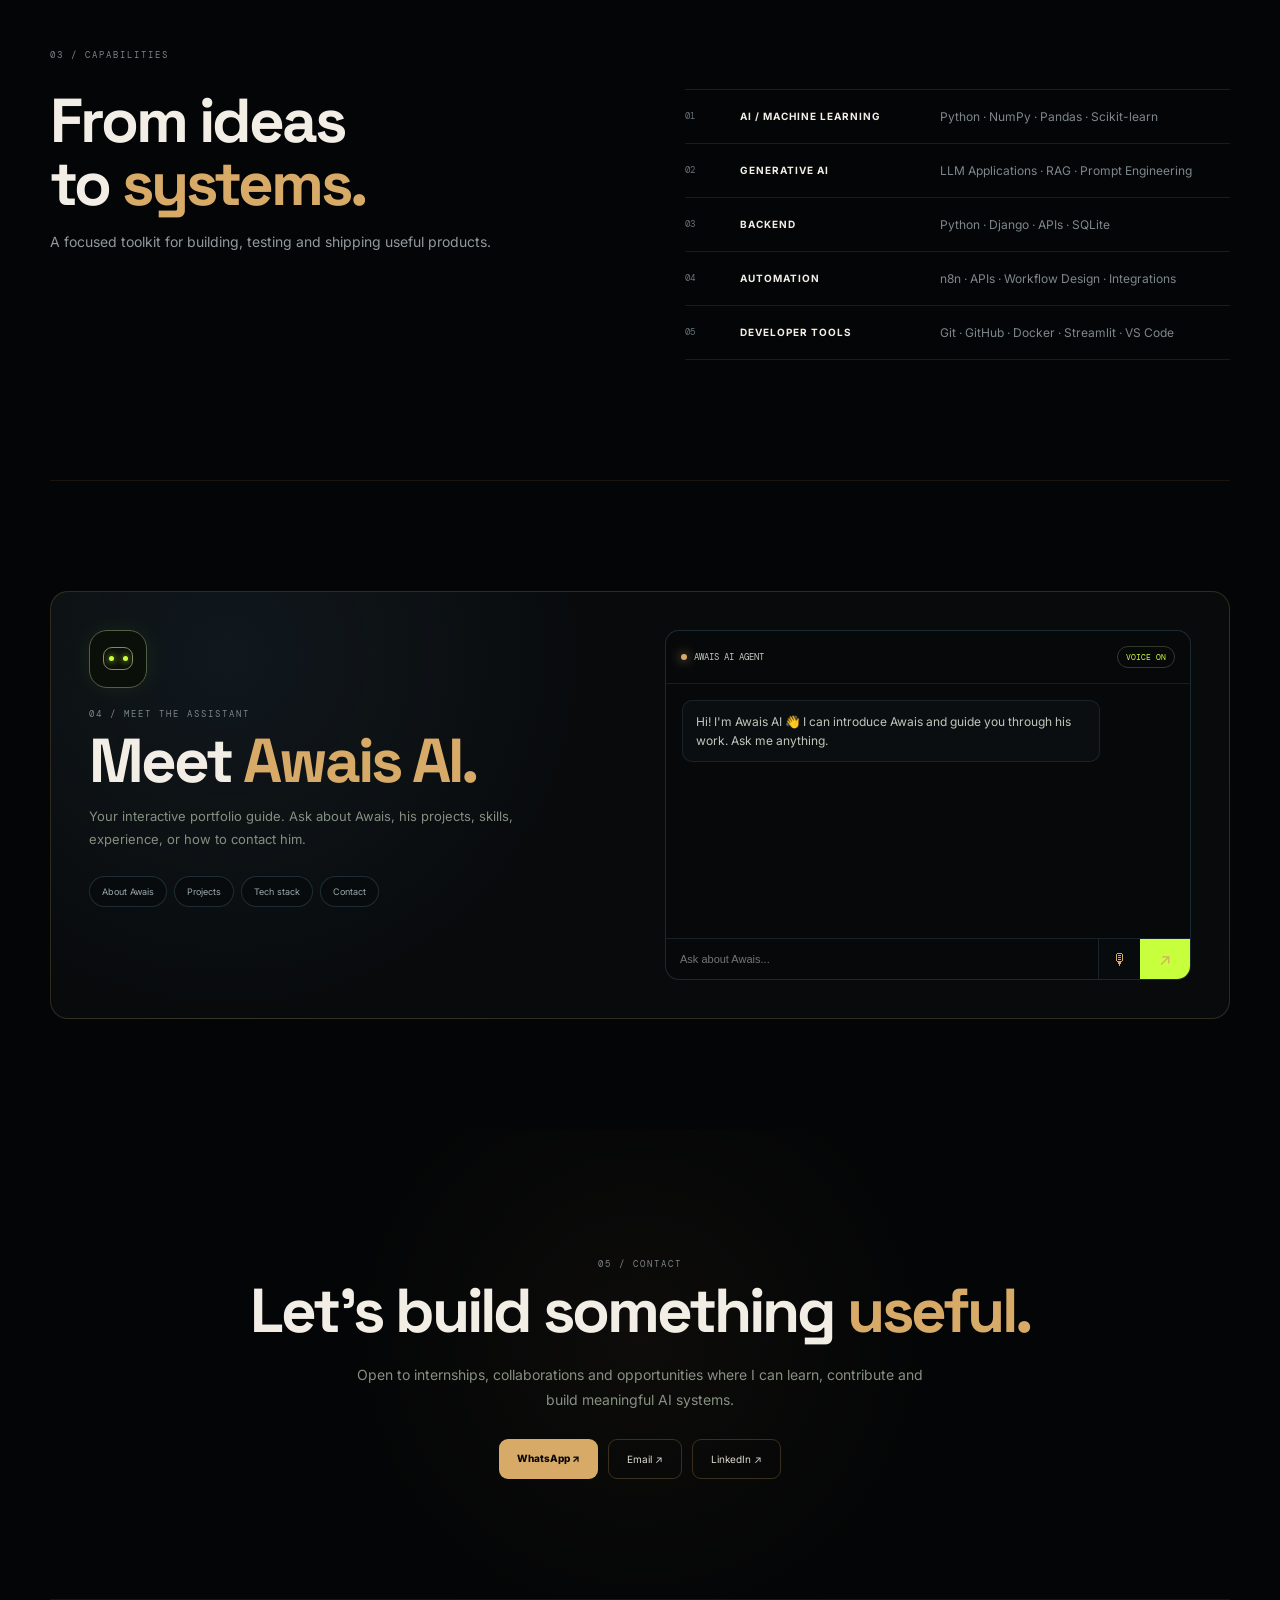
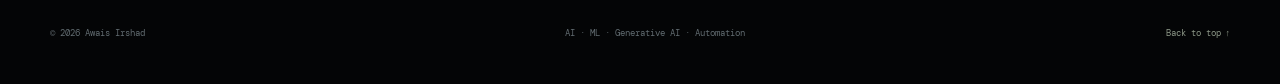
==== commit d1db262e: "Apply unified portfolio theme" ====
--- a/portfolio/index.html
+++ b/portfolio/index.html
@@ -3,11 +3,12 @@
 <head>
 <meta charset="utf-8"><meta name="viewport" content="width=device-width,initial-scale=1">
 <meta name="description" content="Awais Irshad — AI/ML Engineer building practical AI applications, generative AI experiences and automation systems.">
-<meta name="theme-color" content="#050505"><title>Awais Irshad — AI/ML Engineer</title>
+<meta name="theme-color" content="#040506"><title>Awais Irshad — AI/ML Engineer</title>
 <link rel="preconnect" href="https://fonts.googleapis.com"><link rel="preconnect" href="https://fonts.gstatic.com" crossorigin>
 <link href="https://fonts.googleapis.com/css2?family=DM+Mono:wght@400;500&family=Inter:wght@400;500;600;700;800&family=Space+Grotesk:wght@500;600;700&display=swap" rel="stylesheet">
 <link rel="stylesheet" href="style.css">
 <link rel="stylesheet" href="welcome-polish.css">
+<link rel="stylesheet" href="theme-consistency.css">
 </head>
 <body class="lock">
 <div id="boot" aria-label="Portfolio introduction">
--- a/portfolio/welcome-polish.css
+++ b/portfolio/welcome-polish.css
@@ -1,27 +1,35 @@
 @import url('https://fonts.googleapis.com/css2?family=Cormorant+Garamond:wght@500;600;700&display=swap');
-/* Premium cinematic welcome-screen polish */
-#boot{background:#030405!important}
-.welcome-atmosphere{background:radial-gradient(circle at 72% 42%,rgba(45,92,118,.16),transparent 25%),radial-gradient(circle at 25% 55%,rgba(208,158,86,.08),transparent 30%),#030405!important}
-.welcome-atmosphere:before{content:"";position:absolute;inset:12% 52% 12% 4%;border:1px solid rgba(216,169,99,.12);border-radius:50%;filter:blur(.2px);animation:welcomeOrbitSlow 18s linear infinite}
-.welcome-orb{left:72%!important;top:48%!important;width:420px!important;height:420px!important;background:radial-gradient(circle,rgba(77,168,214,.13),rgba(45,92,118,.04) 35%,transparent 68%)!important}
-.ring-one{left:72%!important;top:48%!important;width:min(58vw,680px)!important;height:min(58vw,680px)!important;border-color:rgba(95,180,220,.18)!important}
-.ring-two{left:72%!important;top:48%!important;width:min(39vw,450px)!important;height:min(39vw,450px)!important;border-color:rgba(216,169,99,.2)!important}
-.welcome-copy{width:min(1180px,92%)!important;align-items:flex-start!important;text-align:left!important;margin-left:5%!important}
-.welcome-kicker{color:#aaa79f!important;letter-spacing:5px!important;margin-bottom:20px!important}
-.welcome-kicker span{background:#d8a963!important;box-shadow:0 0 14px rgba(216,169,99,.7)!important}
-.welcome-name{font-family:'Cormorant Garamond',Georgia,serif!important;font-weight:600!important;letter-spacing:-5px!important;line-height:.78!important;font-size:clamp(76px,10vw,150px)!important;color:#f3f0e9!important;text-shadow:0 0 28px rgba(255,255,255,.04)!important}
-.welcome-name span{display:block!important;white-space:nowrap!important}
-.welcome-name span:last-child{color:#e8e1d5!important}
-.welcome-portfolio{font-family:'DM Mono',monospace!important;letter-spacing:10px!important;color:#65b9e8!important;margin:24px 0 30px!important}
-.welcome-manifesto{font-size:clamp(12px,1.35vw,15px)!important;letter-spacing:2.4px!important;color:#999a95!important}
-.welcome-manifesto strong{color:#d8a963!important}
-.welcome-actions #enter{background:transparent!important;color:#eee9df!important;border:1px solid rgba(216,169,99,.55)!important;box-shadow:0 0 35px rgba(216,169,99,.08)!important;padding:15px 24px!important}
-.welcome-actions #enter:hover{background:#d8a963!important;color:#090909!important;box-shadow:0 0 45px rgba(216,169,99,.28)!important}
-.welcome-actions .voice-intro{color:#777b78!important}
-.voice-note{color:#555b5c!important}
-.welcome-footer{color:#4d5558!important}
-.welcome-footer span:last-child{color:#6b777b!important}
-.p-one,.p-two,.p-three{background:#65b9e8!important;box-shadow:0 0 18px #65b9e8!important}
-.line-one,.line-two{background:linear-gradient(90deg,transparent,rgba(101,185,232,.35),transparent)!important}
-@keyframes welcomeOrbitSlow{to{transform:rotate(360deg)}}
-@media(max-width:800px){.welcome-copy{margin-left:0!important;align-items:center!important;text-align:center!important}.welcome-orb,.ring-one,.ring-two{left:50%!important}.welcome-name{font-size:clamp(64px,16vw,100px)!important;letter-spacing:-3px!important}.welcome-portfolio{letter-spacing:7px!important}}
+
+/* =========================================================
+   REFERENCE THEME — CINEMATIC AI / EDITORIAL / GOLD + ICE
+   Whole portfolio visual override. Project code untouched.
+   ========================================================= */
+:root{--bg:#040506;--panel:#090b0d;--text:#f2eee6;--muted:#92979a;--gold:#d8aa68;--gold-soft:#a98554;--ice:#79bfe8;--line:rgba(216,170,104,.18);--blue-line:rgba(121,191,232,.18)}
+html{background:var(--bg)!important}body{background:var(--bg)!important;color:var(--text)!important}body:before{content:"";position:fixed;inset:0;z-index:-5;pointer-events:none;background:radial-gradient(circle at 78% 18%,rgba(71,125,160,.11),transparent 26%),radial-gradient(circle at 18% 62%,rgba(216,170,104,.055),transparent 30%),linear-gradient(180deg,#040506,#050607 55%,#030405)}
+.ambient{background:transparent!important}.ambient:before{background-image:linear-gradient(rgba(121,191,232,.035) 1px,transparent 1px),linear-gradient(90deg,rgba(121,191,232,.035) 1px,transparent 1px)!important;mask-image:linear-gradient(to bottom,#000,transparent 78%)!important}.ambient span{background:var(--ice)!important;box-shadow:0 0 22px var(--ice)!important}
+header{background:rgba(4,5,6,.86)!important;border-bottom:1px solid rgba(216,170,104,.13)!important}.logo span{border-color:rgba(216,170,104,.5)!important;color:var(--gold)!important}.logo b{color:var(--gold)!important}nav a:hover{color:var(--gold)!important}.voice-toggle,.nav-cta{border-color:rgba(216,170,104,.24)!important}.nav-cta{color:var(--gold)!important}.voice-toggle:hover{border-color:var(--gold)!important;color:var(--gold)!important}
+.eyebrow{color:var(--gold)!important}.eyebrow i{background:var(--gold)!important;box-shadow:0 0 15px var(--gold)!important}.micro{color:#687176!important}.hero h2 span{color:var(--gold)!important}.lead{color:#969da0!important}.primary{background:var(--gold)!important;color:#080808!important}.primary:hover{box-shadow:0 0 35px rgba(216,170,104,.3)!important}.secondary{border-color:rgba(216,170,104,.24)!important;color:#ddd9d1!important}.secondary:hover{border-color:var(--gold)!important;color:var(--gold)!important}.stack span{border-color:rgba(121,191,232,.15)!important;color:#778187!important}
+.agent-halo{background:radial-gradient(circle,rgba(121,191,232,.12),transparent 66%)!important}.agent-grid{background-image:linear-gradient(rgba(121,191,232,.05) 1px,transparent 1px),linear-gradient(90deg,rgba(121,191,232,.05) 1px,transparent 1px)!important}.agent-orbit{border-color:rgba(121,191,232,.3)!important}.ob{border-color:rgba(216,170,104,.25)!important}.agent-node{border-color:rgba(121,191,232,.24)!important;background:rgba(7,10,12,.86)!important;color:#a9c9d9!important}.robot-avatar{filter:drop-shadow(0 0 40px rgba(121,191,232,.14))!important}.robot-aura{background:radial-gradient(circle,rgba(121,191,232,.12),transparent 65%)!important}.robot-head{border-color:rgba(121,191,232,.55)!important;background:linear-gradient(145deg,#111a20,#06090b)!important;box-shadow:inset 0 0 35px rgba(121,191,232,.08),0 0 40px rgba(121,191,232,.12)!important}.robot-eye{border-color:rgba(121,191,232,.4)!important}.robot-eye i{background:var(--ice)!important;box-shadow:0 0 16px var(--ice)!important}.robot-ear,.robot-neck,.robot-body,.robot-hand{border-color:rgba(121,191,232,.32)!important}.robot-ear,.robot-hand{background:#0b1013!important}.robot-body{background:linear-gradient(145deg,#10171b,#050708)!important;box-shadow:inset 0 0 50px rgba(121,191,232,.06)!important}.robot-body span{color:var(--gold)!important;text-shadow:0 0 15px rgba(216,170,104,.7)!important}.robot-chest{border-color:rgba(216,170,104,.3)!important;background:linear-gradient(90deg,transparent 25%,rgba(216,170,104,.15) 25%,rgba(216,170,104,.15) 30%,transparent 30%,transparent 45%,rgba(216,170,104,.15) 45%,rgba(216,170,104,.15) 50%,transparent 50%,transparent 65%,rgba(216,170,104,.15) 65%,rgba(216,170,104,.15) 70%,transparent 70%)!important}.agent-caption i,.chat-head i{background:var(--gold)!important;box-shadow:0 0 12px var(--gold)!important}.agent-caption b{color:#e3ddd3!important}.agent-caption span{color:#70797d!important}
+.marquee{border-color:rgba(216,170,104,.13)!important}.marquee div{color:#657077!important}.marquee b{color:var(--gold)!important}.section{border-bottom-color:rgba(216,170,104,.1)!important}.label{color:#7b858a!important}.section h3 em,.agent-panel h3 em{color:var(--gold)!important}.body-copy{color:#92999c!important}.mini-stat{border-left-color:var(--gold)!important}.mini-stat b{color:#c7c0b5!important}.mini-stat span{color:#687176!important}
+.section-top>a{color:#a7b9c1!important}.project{border-color:rgba(121,191,232,.14)!important;background:linear-gradient(145deg,#0a0d10,#050607)!important}.project:hover{border-color:rgba(216,170,104,.45)!important}.project:after{background:rgba(216,170,104,.08)!important}.featured{background:radial-gradient(circle at 84% 12%,rgba(47,83,103,.42),#07090a 50%,#050607)!important}.project-type{color:#9cb5c2!important}.project-no{color:#657078!important}.tags span{border-color:rgba(121,191,232,.16)!important;color:#87939a!important}.project>a{color:var(--gold)!important}.skill-list{border-color:rgba(121,191,232,.15)!important}.skill-list div{border-color:rgba(121,191,232,.13)!important}.skill-list b{color:#68737a!important}.skill-list span{color:#7d878c!important}
+.agent-panel{border-color:rgba(216,170,104,.2)!important;background:radial-gradient(circle at 15% 15%,rgba(121,191,232,.08),transparent 35%),#080a0c!important}.chat{border-color:rgba(121,191,232,.18)!important;background:#06080a!important}.quick-questions button{border-color:rgba(121,191,232,.18)!important;color:#9aa8ae!important;background:#080b0d!important}.quick-questions button:hover{border-color:var(--gold)!important;color:var(--gold)!important}.chat-head{border-bottom-color:rgba(121,191,232,.12)!important}.msg{border-color:rgba(121,191,232,.12)!important}.agent-msg{background:#0a0e11!important}.user-msg{background:rgba(216,170,104,.08)!important}.chat form{border-color:rgba(121,191,232,.14)!important}.chat input{color:#eee!important}.chat form button{color:var(--gold)!important}
+.contact{background:radial-gradient(circle at 50% 45%,rgba(216,170,104,.045),transparent 45%)}footer{color:#626c71!important;border-top-color:rgba(216,170,104,.12)!important}
+
+/* =========================================================
+   01–08 CINEMATIC WELCOME SEQUENCE
+   ========================================================= */
+#boot{background:#030405!important;color:#f4f1ea!important}
+.welcome-atmosphere{background:radial-gradient(circle at 74% 45%,rgba(121,191,232,.14),transparent 25%),radial-gradient(circle at 20% 60%,rgba(216,170,104,.08),transparent 30%),#030405!important}
+.welcome-atmosphere:after{background:radial-gradient(circle at center,transparent 25%,rgba(3,4,5,.92) 82%)!important}.welcome-atmosphere:before{content:"";position:absolute;inset:8% 48% 8% 3%;border:1px solid rgba(216,170,104,.13);border-radius:50%;animation:referenceOrbit 20s linear infinite}
+.welcome-orb{left:73%!important;top:47%!important;width:430px!important;height:430px!important;background:radial-gradient(circle,rgba(121,191,232,.18),rgba(121,191,232,.035) 38%,transparent 70%)!important}.ring-one{left:73%!important;top:47%!important;border-color:rgba(121,191,232,.22)!important}.ring-two{left:73%!important;top:47%!important;border-color:rgba(216,170,104,.24)!important}
+.welcome-copy{width:min(1160px,92%)!important;align-items:flex-start!important;text-align:left!important;margin-left:5%!important}.welcome-kicker{color:#aaa9a2!important;letter-spacing:5px!important}.welcome-kicker span{background:var(--gold)!important;box-shadow:0 0 16px rgba(216,170,104,.75)!important}
+.welcome-name{font-family:'Cormorant Garamond',Georgia,serif!important;font-weight:600!important;letter-spacing:-4px!important;line-height:.82!important;font-size:clamp(78px,10.5vw,154px)!important;color:#f2eee6!important;text-shadow:0 0 32px rgba(255,255,255,.045)!important}.welcome-name span{display:block!important;white-space:nowrap!important}.welcome-name span:last-child{color:#eee8dd!important}
+.welcome-portfolio{font-family:'DM Mono',monospace!important;letter-spacing:10px!important;color:var(--ice)!important;margin:24px 0 30px!important}.welcome-manifesto{color:#92979a!important}.welcome-manifesto strong{color:var(--gold)!important}.welcome-actions #enter{background:transparent!important;color:#eeeae2!important;border-color:rgba(216,170,104,.6)!important;box-shadow:0 0 35px rgba(216,170,104,.08)!important}.welcome-actions #enter:hover{background:var(--gold)!important;color:#080808!important;box-shadow:0 0 55px rgba(216,170,104,.28)!important}.welcome-actions .voice-intro{color:#727a7e!important}.voice-note{color:#5e676b!important}.p-one,.p-two,.p-three{background:var(--ice)!important;box-shadow:0 0 18px var(--ice)!important}.line-one,.line-two{background:linear-gradient(90deg,transparent,rgba(121,191,232,.38),transparent)!important}
+
+/* Story rail: the exact 1→8 narrative is visible before entry. */
+.welcome-footer{left:5%!important;right:5%!important;bottom:18px!important;height:42px!important;display:block!important;border-top:1px solid rgba(121,191,232,.13)!important;padding-top:10px!important;overflow:hidden!important}.welcome-footer span{display:none!important}.welcome-footer:before{content:'01  A POINT APPEARS     ·     02  AI GREETS YOU     ·     03  DATA FORMS     ·     04  DATA TRANSFORMS     ·     05  INTELLIGENCE EMERGES     ·     06  IDENTITY REVEALED     ·     07  THE MISSION     ·     08  LET’S BEGIN';display:block!important;white-space:nowrap!important;color:#667176!important;font:8px 'DM Mono'!important;letter-spacing:1.4px!important;animation:storyRail 24s linear infinite}.welcome-footer:after{content:'AI VOICE GUIDE  •  DATA → INTELLIGENCE  •  AWAIS AI  •  VOICE + CHAT';position:absolute;right:0;top:10px;color:rgba(216,170,104,.65);font:7px 'DM Mono';letter-spacing:1px;background:rgba(3,4,5,.9);padding-left:14px}
+
+/* Make the main hero feel like the same reference world. */
+.hero{min-height:calc(100vh - 76px)!important}.hero-copy{position:relative}.hero-copy:after{content:'AI / ML';position:absolute;left:-20px;bottom:-90px;color:rgba(216,170,104,.07);font:700 180px 'Cormorant Garamond';pointer-events:none}.agent-stage:after{content:'AWAIS AI';position:absolute;right:2%;top:3%;color:rgba(121,191,232,.08);font:700 86px 'Space Grotesk';letter-spacing:-4px;pointer-events:none}.agent-stage{overflow:hidden!important}
+@keyframes referenceOrbit{to{transform:rotate(360deg)}}@keyframes storyRail{to{transform:translateX(-35%)}}
+@media(max-width:800px){.welcome-copy{margin-left:0!important;align-items:center!important;text-align:center!important}.welcome-orb,.ring-one,.ring-two{left:50%!important}.welcome-name{font-size:clamp(64px,16vw,100px)!important;letter-spacing:-3px!important}.welcome-portfolio{letter-spacing:7px!important}.welcome-footer:after{display:none!important}.welcome-footer{left:18px!important;right:18px!important}.hero-copy:after{font-size:100px;bottom:-55px}}
--- a/portfolio/theme-consistency.css
+++ b/portfolio/theme-consistency.css
@@ -0,0 +1,29 @@
+/* AWAIS PORTFOLIO — unified visual system */
+:root{
+  --bg:#040506;
+  --panel:#090b0d;
+  --text:#f2eee6;
+  --muted:#92979a;
+  --gold:#d8aa68;
+  --gold-soft:#a98554;
+  --ice:#79bfe8;
+  --line:rgba(216,170,104,.18);
+  --blue-line:rgba(121,191,232,.18)
+}
+html,body{background:var(--bg)!important;color:var(--text)!important}
+body:before{background:radial-gradient(circle at 78% 18%,rgba(71,125,160,.11),transparent 26%),radial-gradient(circle at 18% 62%,rgba(216,170,104,.055),transparent 30%),linear-gradient(180deg,#040506,#050607 55%,#030405)!important}
+.ambient{background:transparent!important}.ambient:before{background-image:linear-gradient(rgba(121,191,232,.035) 1px,transparent 1px),linear-gradient(90deg,rgba(121,191,232,.035) 1px,transparent 1px)!important}.ambient span{background:var(--ice)!important;box-shadow:0 0 22px var(--ice)!important}
+/* Welcome */
+#boot{background:#040506!important;color:var(--text)!important}
+.boot-orbit{border-color:rgba(121,191,232,.20)!important}.orbit-b{border-color:rgba(216,170,104,.24)!important}.boot-pulse{background:radial-gradient(circle,rgba(121,191,232,.14),transparent 65%)!important}.boot-pulse span{background:var(--ice)!important;box-shadow:0 0 35px var(--ice)!important}.boot-kicker{color:#aaa9a2!important}.boot-copy h1{color:var(--text)!important}.boot-portfolio{color:var(--ice)!important}.boot-role{color:#7f888c!important}.boot-status i{background:var(--gold)!important;box-shadow:0 0 12px var(--gold)!important}#enter{background:transparent!important;color:var(--text)!important;border:1px solid rgba(216,170,104,.60)!important;box-shadow:0 0 35px rgba(216,170,104,.08)!important}#enter:hover{background:var(--gold)!important;color:#080808!important;box-shadow:0 0 55px rgba(216,170,104,.28)!important}.voice-intro{color:#727a7e!important}.boot-corner{color:#60696d!important}
+/* Header */
+header{background:rgba(4,5,6,.88)!important;border-color:rgba(216,170,104,.13)!important}.logo span{border-color:rgba(216,170,104,.5)!important;color:var(--gold)!important}.logo b,nav a:hover{color:var(--gold)!important}.voice-toggle,.nav-cta{border-color:rgba(216,170,104,.24)!important}.nav-cta{color:var(--gold)!important}.voice-toggle:hover{border-color:var(--gold)!important;color:var(--gold)!important}
+/* Main hero */
+.eyebrow{color:var(--gold)!important}.eyebrow i{background:var(--gold)!important;box-shadow:0 0 15px var(--gold)!important}.micro{color:#687176!important}.hero h2 span{color:var(--gold)!important}.lead{color:#969da0!important}.primary{background:var(--gold)!important;color:#080808!important}.primary:hover{box-shadow:0 0 35px rgba(216,170,104,.30)!important}.secondary{border-color:rgba(216,170,104,.24)!important;color:#ddd9d1!important}.secondary:hover{border-color:var(--gold)!important;color:var(--gold)!important}.stack span{border-color:rgba(121,191,232,.15)!important;color:#778187!important}
+/* AI visual */
+.agent-halo{background:radial-gradient(circle,rgba(121,191,232,.12),transparent 66%)!important}.agent-grid{background-image:linear-gradient(rgba(121,191,232,.05) 1px,transparent 1px),linear-gradient(90deg,rgba(121,191,232,.05) 1px,transparent 1px)!important}.agent-orbit{border-color:rgba(121,191,232,.30)!important}.ob{border-color:rgba(216,170,104,.25)!important}.agent-node{border-color:rgba(121,191,232,.24)!important;background:rgba(7,10,12,.86)!important;color:#a9c9d9!important}.robot-avatar{filter:drop-shadow(0 0 40px rgba(121,191,232,.14))!important}.robot-aura{background:radial-gradient(circle,rgba(121,191,232,.12),transparent 65%)!important}.robot-head{border-color:rgba(121,191,232,.55)!important;background:linear-gradient(145deg,#111a20,#06090b)!important;box-shadow:inset 0 0 35px rgba(121,191,232,.08),0 0 40px rgba(121,191,232,.12)!important}.robot-eye{border-color:rgba(121,191,232,.4)!important}.robot-eye i{background:var(--ice)!important;box-shadow:0 0 16px var(--ice)!important}.robot-ear,.robot-neck,.robot-body,.robot-hand{border-color:rgba(121,191,232,.32)!important}.robot-ear,.robot-hand{background:#0b1013!important}.robot-body{background:linear-gradient(145deg,#10171b,#050708)!important;box-shadow:inset 0 0 50px rgba(121,191,232,.06)!important}.robot-body span{color:var(--gold)!important;text-shadow:0 0 15px rgba(216,170,104,.7)!important}.robot-chest{border-color:rgba(216,170,104,.3)!important}.agent-caption i,.chat-head i{background:var(--gold)!important;box-shadow:0 0 12px var(--gold)!important}.agent-caption b{color:#e3ddd3!important}.agent-caption span{color:#70797d!important}
+/* Sections / cards */
+.marquee{border-color:rgba(216,170,104,.13)!important}.marquee div{color:#657077!important}.marquee b{color:var(--gold)!important}.section{border-bottom-color:rgba(216,170,104,.10)!important}.label{color:#7b858a!important}.section h3 em,.agent-panel h3 em{color:var(--gold)!important}.body-copy{color:#92999c!important}.mini-stat{border-left-color:var(--gold)!important}.mini-stat b{color:#c7c0b5!important}.mini-stat span{color:#687176!important}.section-top>a{color:#a7b9c1!important}.project{border-color:rgba(121,191,232,.14)!important;background:linear-gradient(145deg,#0a0d10,#050607)!important}.project:hover{border-color:rgba(216,170,104,.45)!important}.project:after{background:rgba(216,170,104,.08)!important}.featured{background:radial-gradient(circle at 84% 12%,rgba(47,83,103,.42),#07090a 50%,#050607)!important}.project-type{color:#9cb5c2!important}.project-no{color:#657078!important}.tags span{border-color:rgba(121,191,232,.16)!important;color:#87939a!important}.project>a{color:var(--gold)!important}.skill-list{border-color:rgba(121,191,232,.15)!important}.skill-list div{border-color:rgba(121,191,232,.13)!important}.skill-list b{color:#68737a!important}.skill-list span{color:#7d878c!important}.agent-panel{border-color:rgba(216,170,104,.20)!important;background:radial-gradient(circle at 15% 15%,rgba(121,191,232,.08),transparent 35%),#080a0c!important}.chat{border-color:rgba(121,191,232,.18)!important;background:#06080a!important}.quick-questions button{border-color:rgba(121,191,232,.18)!important;color:#9aa8ae!important;background:#080b0d!important}.quick-questions button:hover{border-color:var(--gold)!important;color:var(--gold)!important}.chat-head{border-bottom-color:rgba(121,191,232,.12)!important}.msg{border-color:rgba(121,191,232,.12)!important}.agent-msg{background:#0a0e11!important}.user-msg{background:rgba(216,170,104,.08)!important}.chat form{border-color:rgba(121,191,232,.14)!important}.chat input{color:#eee!important}.chat form button{color:var(--gold)!important}.contact{background:radial-gradient(circle at 50% 45%,rgba(216,170,104,.045),transparent 45%)!important}footer{color:#626c71!important;border-top-color:rgba(216,170,104,.12)!important}
+/* Keep the same visual language on the welcome and main screen */
+#boot,.ambient,header,.hero,.marquee,.section,.agent-section,footer{--accent:var(--gold);--glow:var(--ice)}
+@media(max-width:800px){.hero-copy:after{color:rgba(216,170,104,.07)!important}.agent-stage:after{color:rgba(121,191,232,.08)!important}}
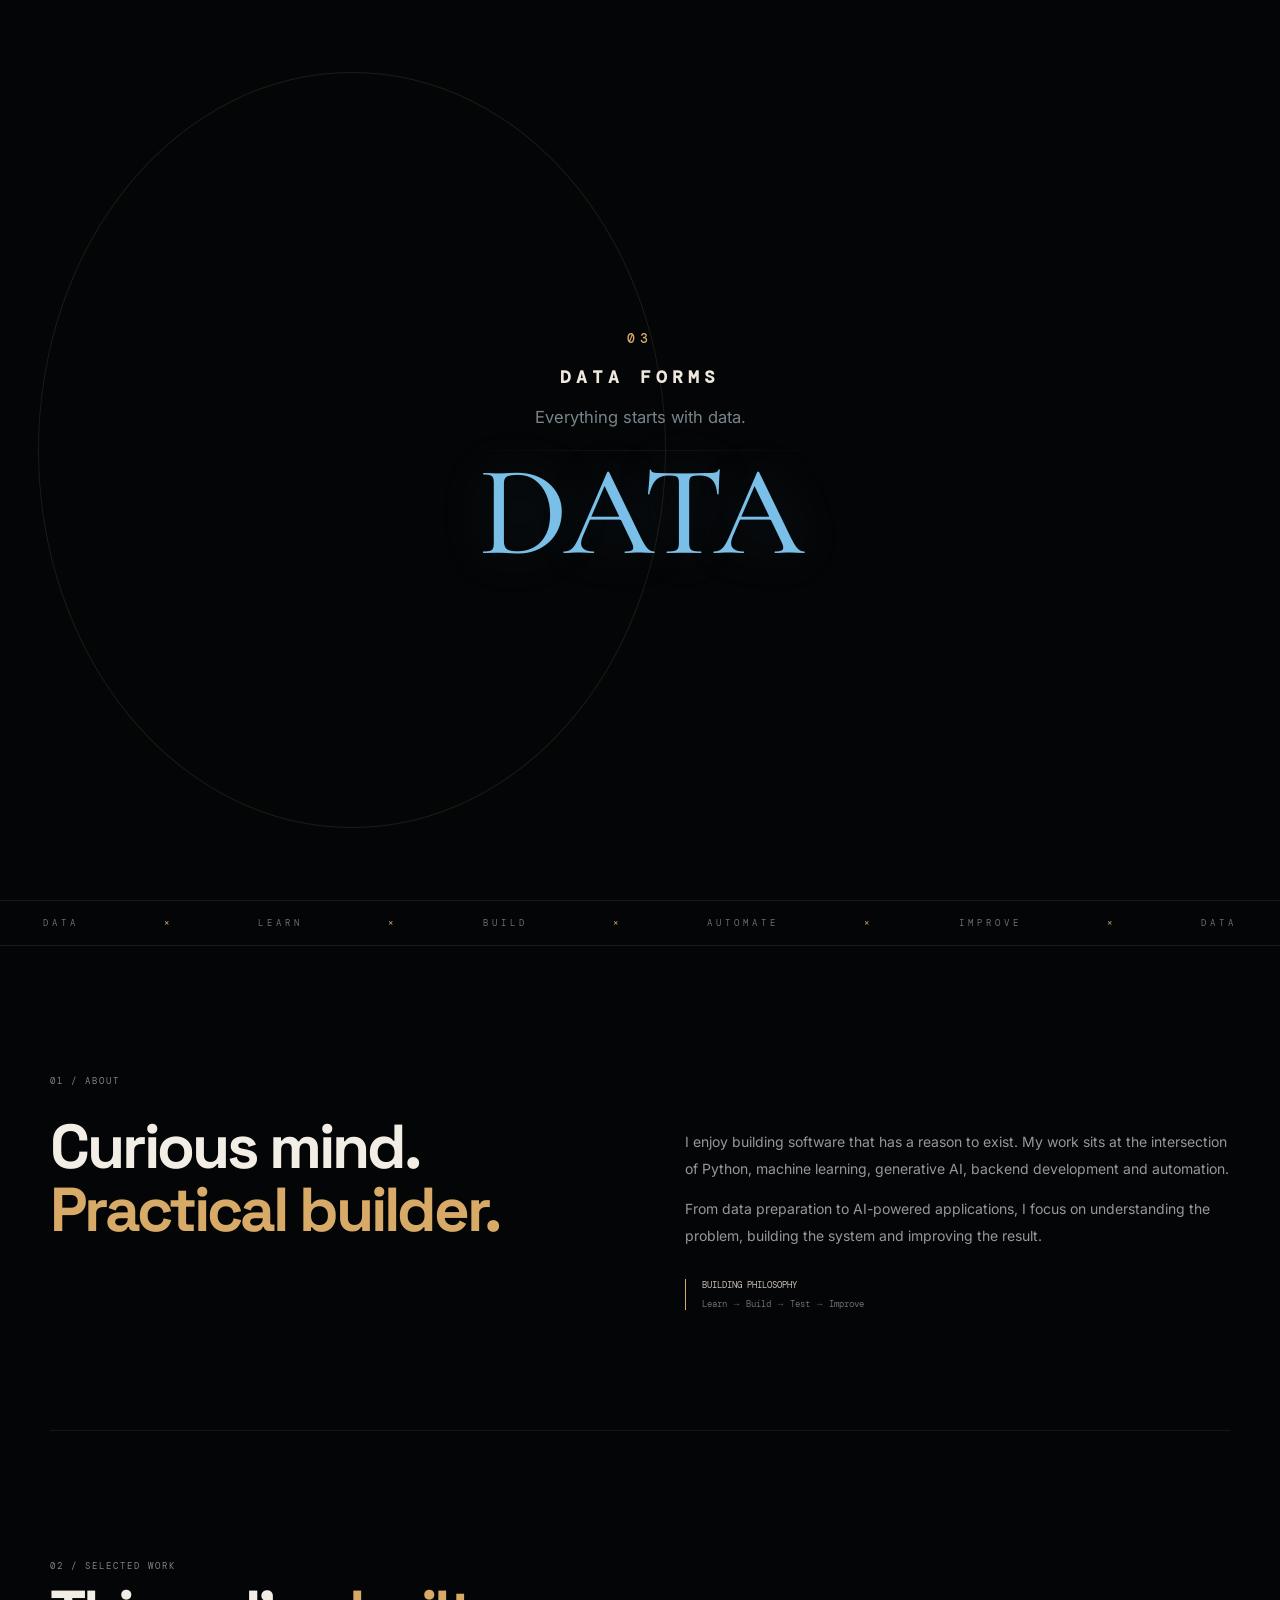
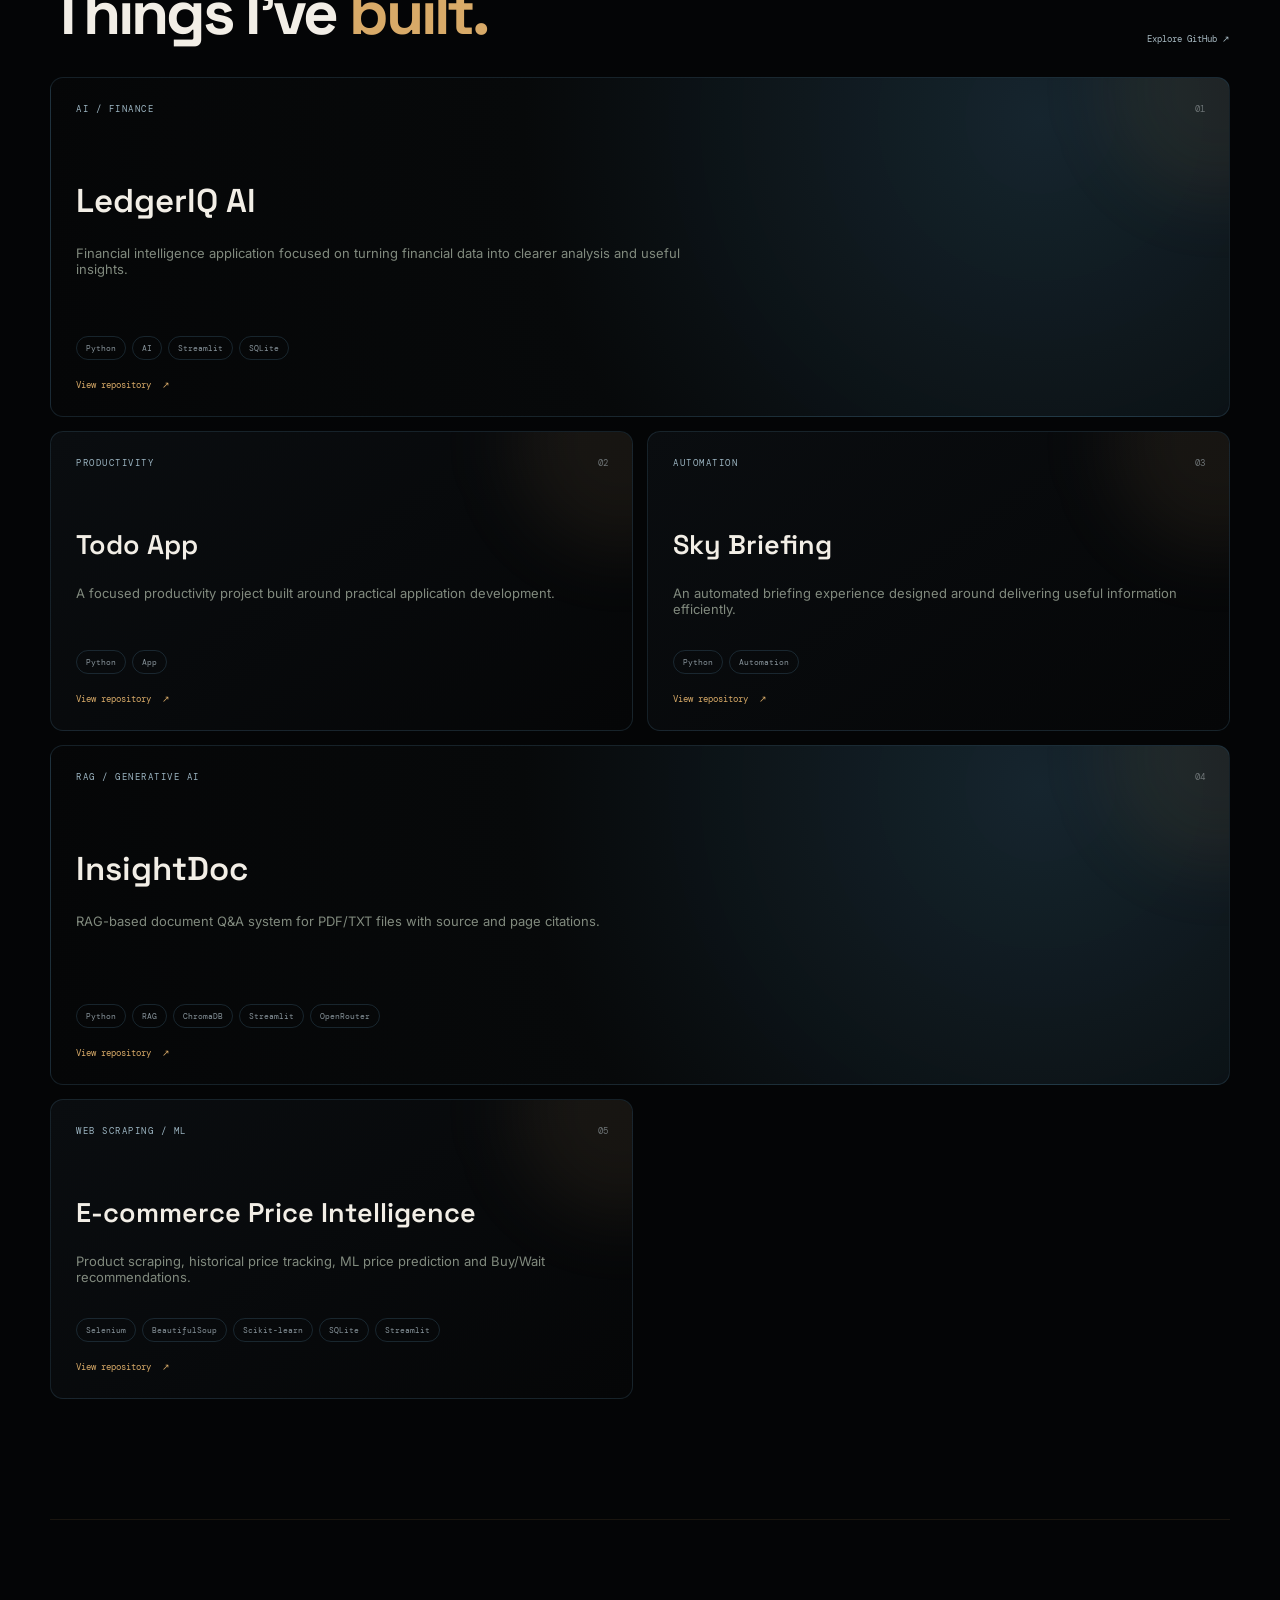
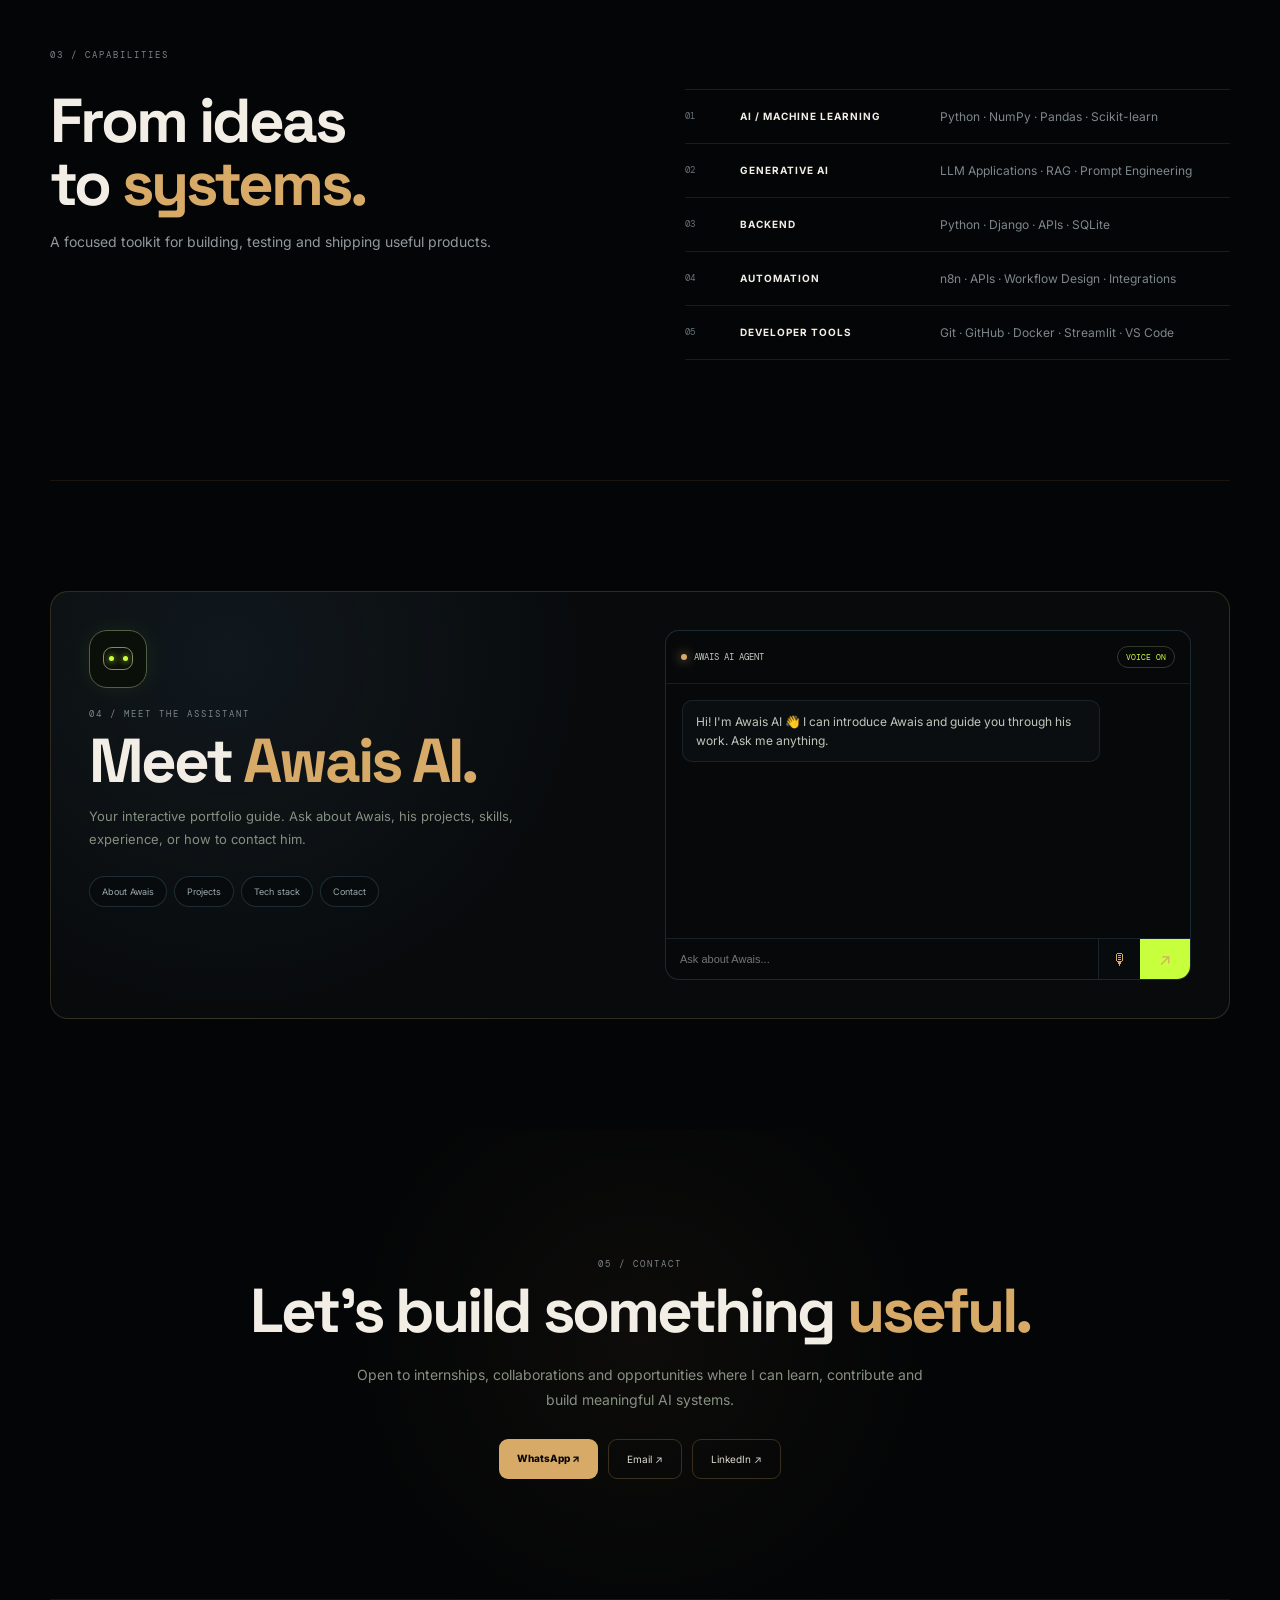
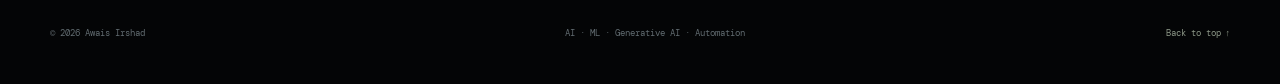
==== commit be3321ee: "Make numbered welcome story the automated full-screen intro" ====
--- a/portfolio/index.html
+++ b/portfolio/index.html
@@ -9,6 +9,7 @@
 <link rel="stylesheet" href="style.css">
 <link rel="stylesheet" href="welcome-polish.css">
 <link rel="stylesheet" href="theme-consistency.css">
+<link rel="stylesheet" href="welcome-sequence.css">
 </head>
 <body class="lock">
 <div id="boot" aria-label="Portfolio introduction">
--- a/portfolio/welcome-sequence.css
+++ b/portfolio/welcome-sequence.css
@@ -0,0 +1,35 @@
+/* Full-screen automated 01 → 08 welcome story */
+.welcome-story{
+  position:absolute!important;inset:0!important;width:100%!important;height:100%!important;
+  left:0!important;right:0!important;bottom:auto!important;display:block!important;
+  border:0!important;z-index:8!important;pointer-events:none!important;overflow:hidden!important;
+}
+.welcome-story:after{content:"";position:absolute;left:8%;right:8%;top:50%;height:1px;background:linear-gradient(90deg,transparent,rgba(121,191,232,.18),transparent);transform:scaleX(.35);opacity:.45;}
+.story-stage{
+  position:absolute!important;inset:0!important;display:flex!important;flex-direction:column!important;
+  align-items:center!important;justify-content:center!important;text-align:center!important;
+  border:0!important;padding:0 8vw!important;background:transparent!important;
+  opacity:0!important;visibility:hidden!important;transform:translateY(24px) scale(.98)!important;
+  transition:opacity .65s ease,transform .9s cubic-bezier(.16,1,.3,1),visibility .65s!important;
+}
+.story-stage.active{opacity:1!important;visibility:visible!important;transform:none!important;background:transparent!important;}
+.story-stage small{font:500 clamp(11px,1vw,14px) 'DM Mono'!important;letter-spacing:5px!important;color:#d8aa68!important;margin:0 0 18px!important;}
+.story-stage b{font:600 clamp(12px,1.4vw,18px) 'DM Mono'!important;letter-spacing:5px!important;color:#eee8dd!important;white-space:normal!important;}
+.story-stage span{font:400 clamp(12px,1.3vw,17px) 'Inter'!important;line-height:1.6!important;color:#78848b!important;margin:15px auto 0!important;max-width:620px!important;}
+.story-stage strong{font:500 clamp(52px,10vw,150px) 'Cormorant Garamond'!important;letter-spacing:-2px!important;line-height:.9!important;color:#79bfe8!important;margin-top:24px!important;white-space:normal!important;text-shadow:0 0 55px rgba(121,191,232,.18)!important;}
+.story-stage[data-stage="01"]:before{content:""!important;position:relative!important;width:9px!important;height:9px!important;left:auto!important;top:auto!important;border-radius:50%!important;background:#79bfe8!important;box-shadow:0 0 12px #79bfe8,0 0 60px rgba(121,191,232,.55)!important;animation:welcomeSpark 1.7s ease-in-out infinite!important;margin-bottom:24px!important;}
+.story-stage[data-stage="02"]:before{content:"AI"!important;position:relative!important;right:auto!important;top:auto!important;font:500 10px 'DM Mono'!important;letter-spacing:4px!important;color:#79bfe8!important;margin-bottom:18px!important;}
+.story-stage[data-stage="06"] strong{font-size:clamp(72px,13vw,190px)!important;color:#f2eee6!important;text-shadow:0 0 60px rgba(242,238,230,.08)!important;}
+.story-stage[data-stage="07"] strong{font-size:clamp(22px,3vw,42px)!important;color:#d8aa68!important;letter-spacing:4px!important;}
+.welcome-copy{opacity:0!important;visibility:hidden!important;transition:opacity .8s ease,visibility .8s!important;}
+.welcome-story:has(.story-stage[data-stage="08"].active) ~ .welcome-copy{opacity:1!important;visibility:visible!important;}
+.welcome-story:has(.story-stage[data-stage="08"].active) ~ .welcome-footer{opacity:1!important;}
+.welcome-footer{opacity:0!important;transition:opacity .7s ease!important;z-index:10!important;}
+@keyframes welcomeSpark{50%{transform:scale(2.8);opacity:.4}}
+@media(max-width:900px){
+ .story-stage{padding:0 7vw!important}.story-stage b{letter-spacing:3px!important}.story-stage strong{margin-top:18px!important}.welcome-story:after{left:12%;right:12%}
+}
+@media(max-width:600px){
+ .story-stage{padding:0 24px!important}.story-stage b{font-size:10px!important;letter-spacing:2.5px!important}.story-stage span{font-size:11px!important;max-width:320px!important}.story-stage strong{font-size:48px!important}.story-stage[data-stage="06"] strong{font-size:74px!important}.story-stage[data-stage="07"] strong{font-size:18px!important;letter-spacing:2px!important}.welcome-copy{transform:none!important}
+}
+@media(prefers-reduced-motion:reduce){.story-stage{transition:none!important}.story-stage[data-stage="01"]:before{animation:none!important}}
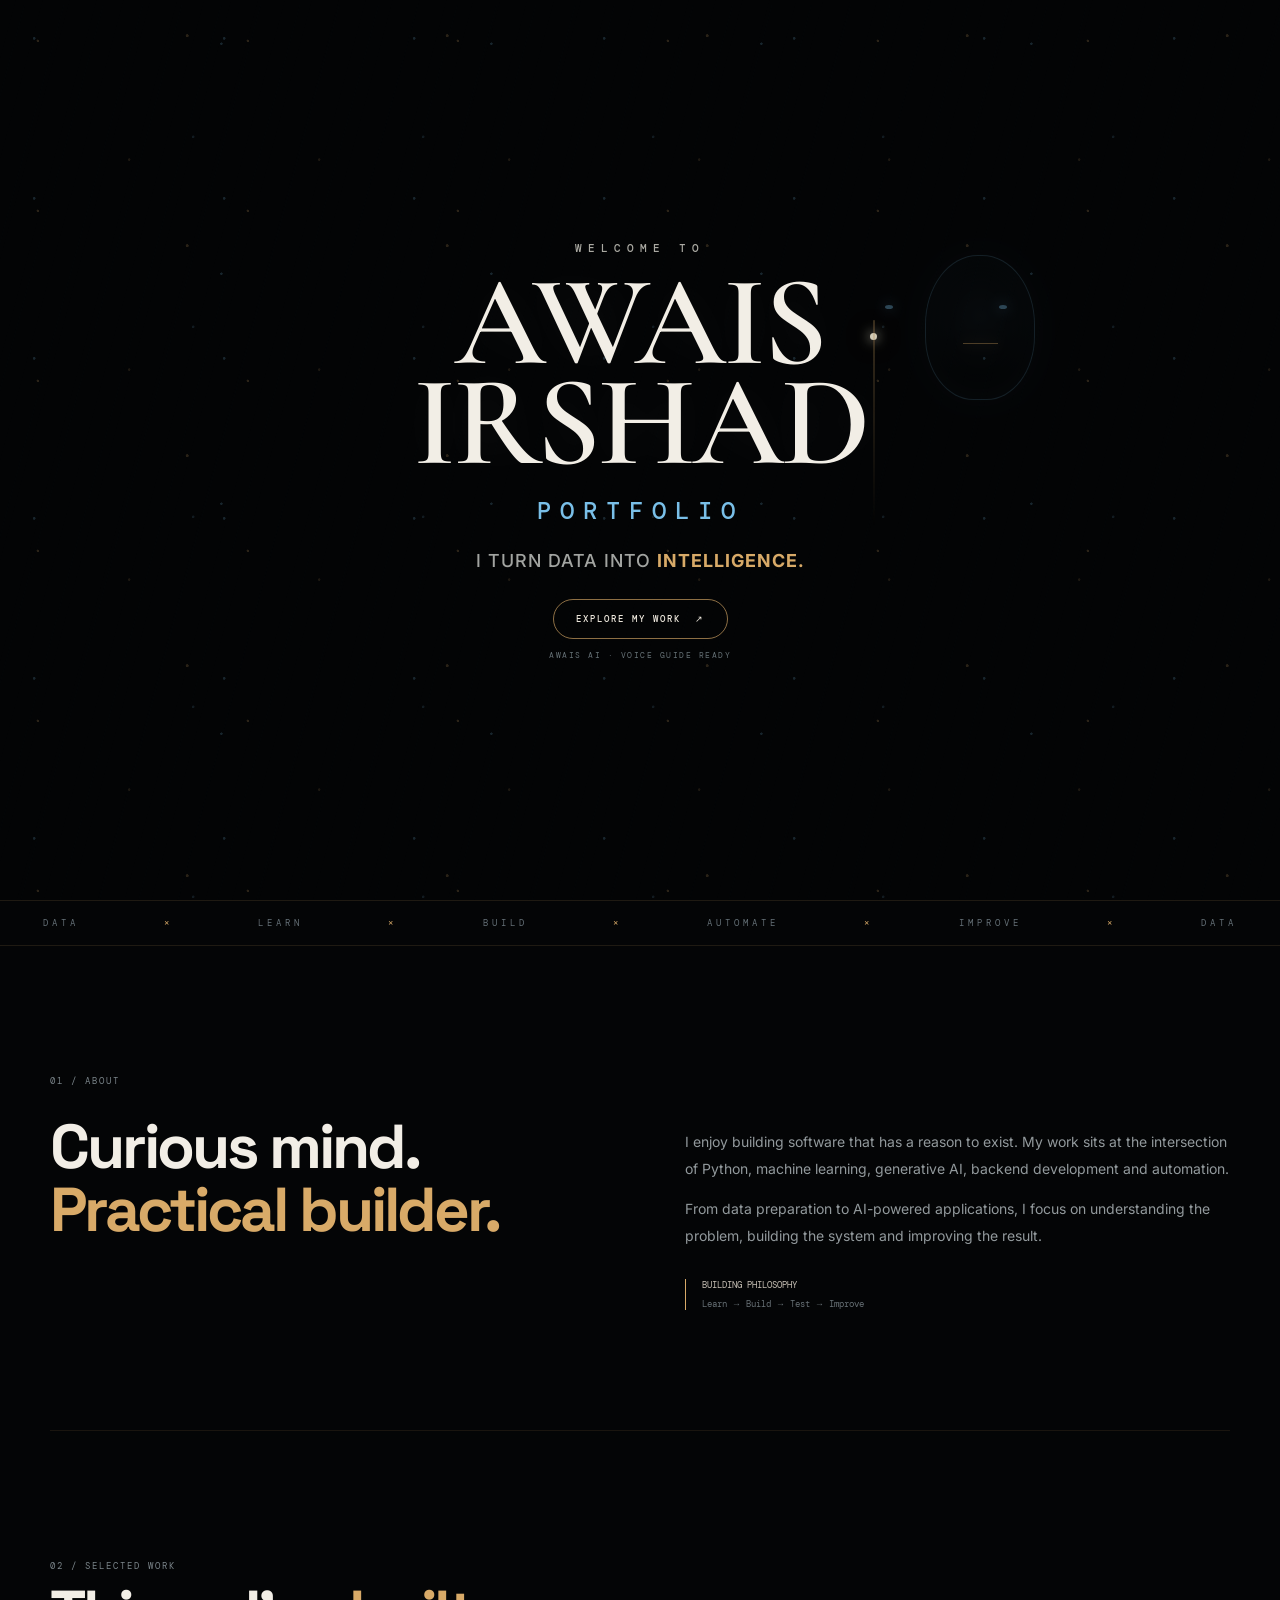
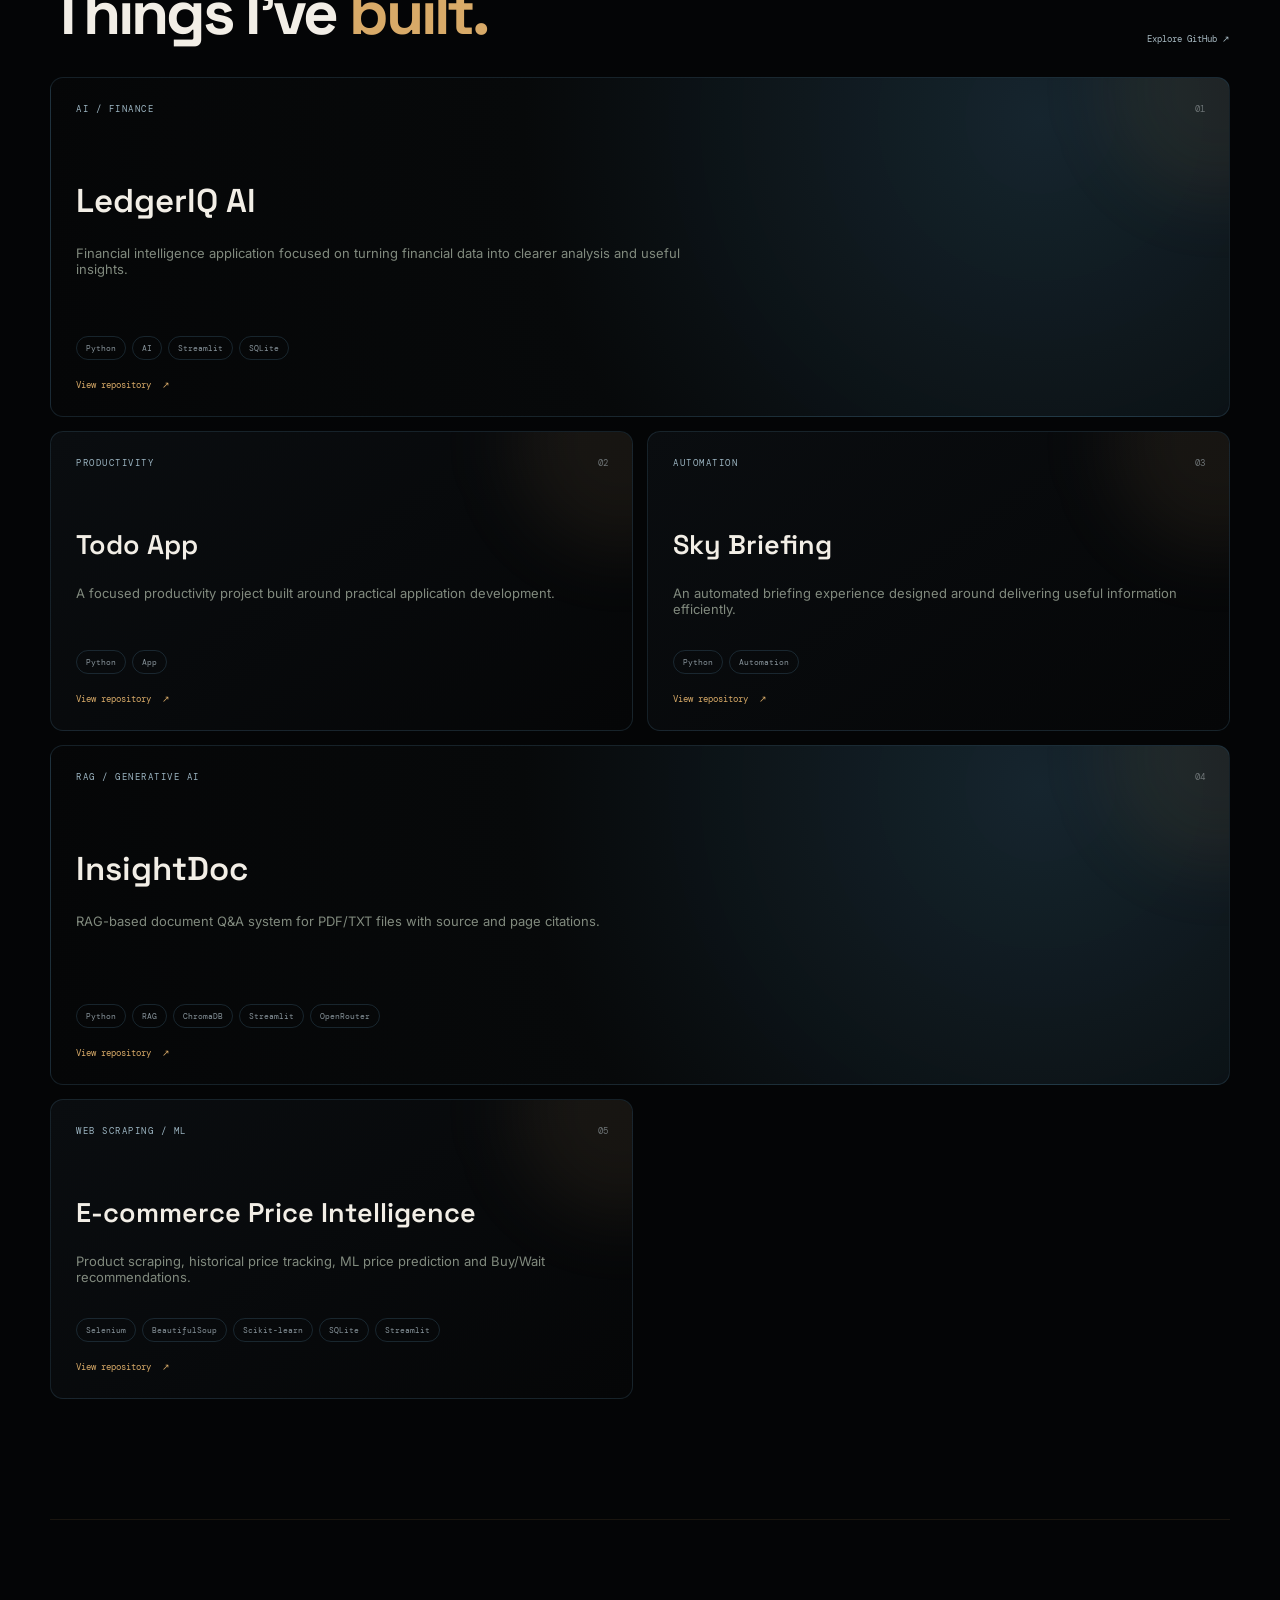
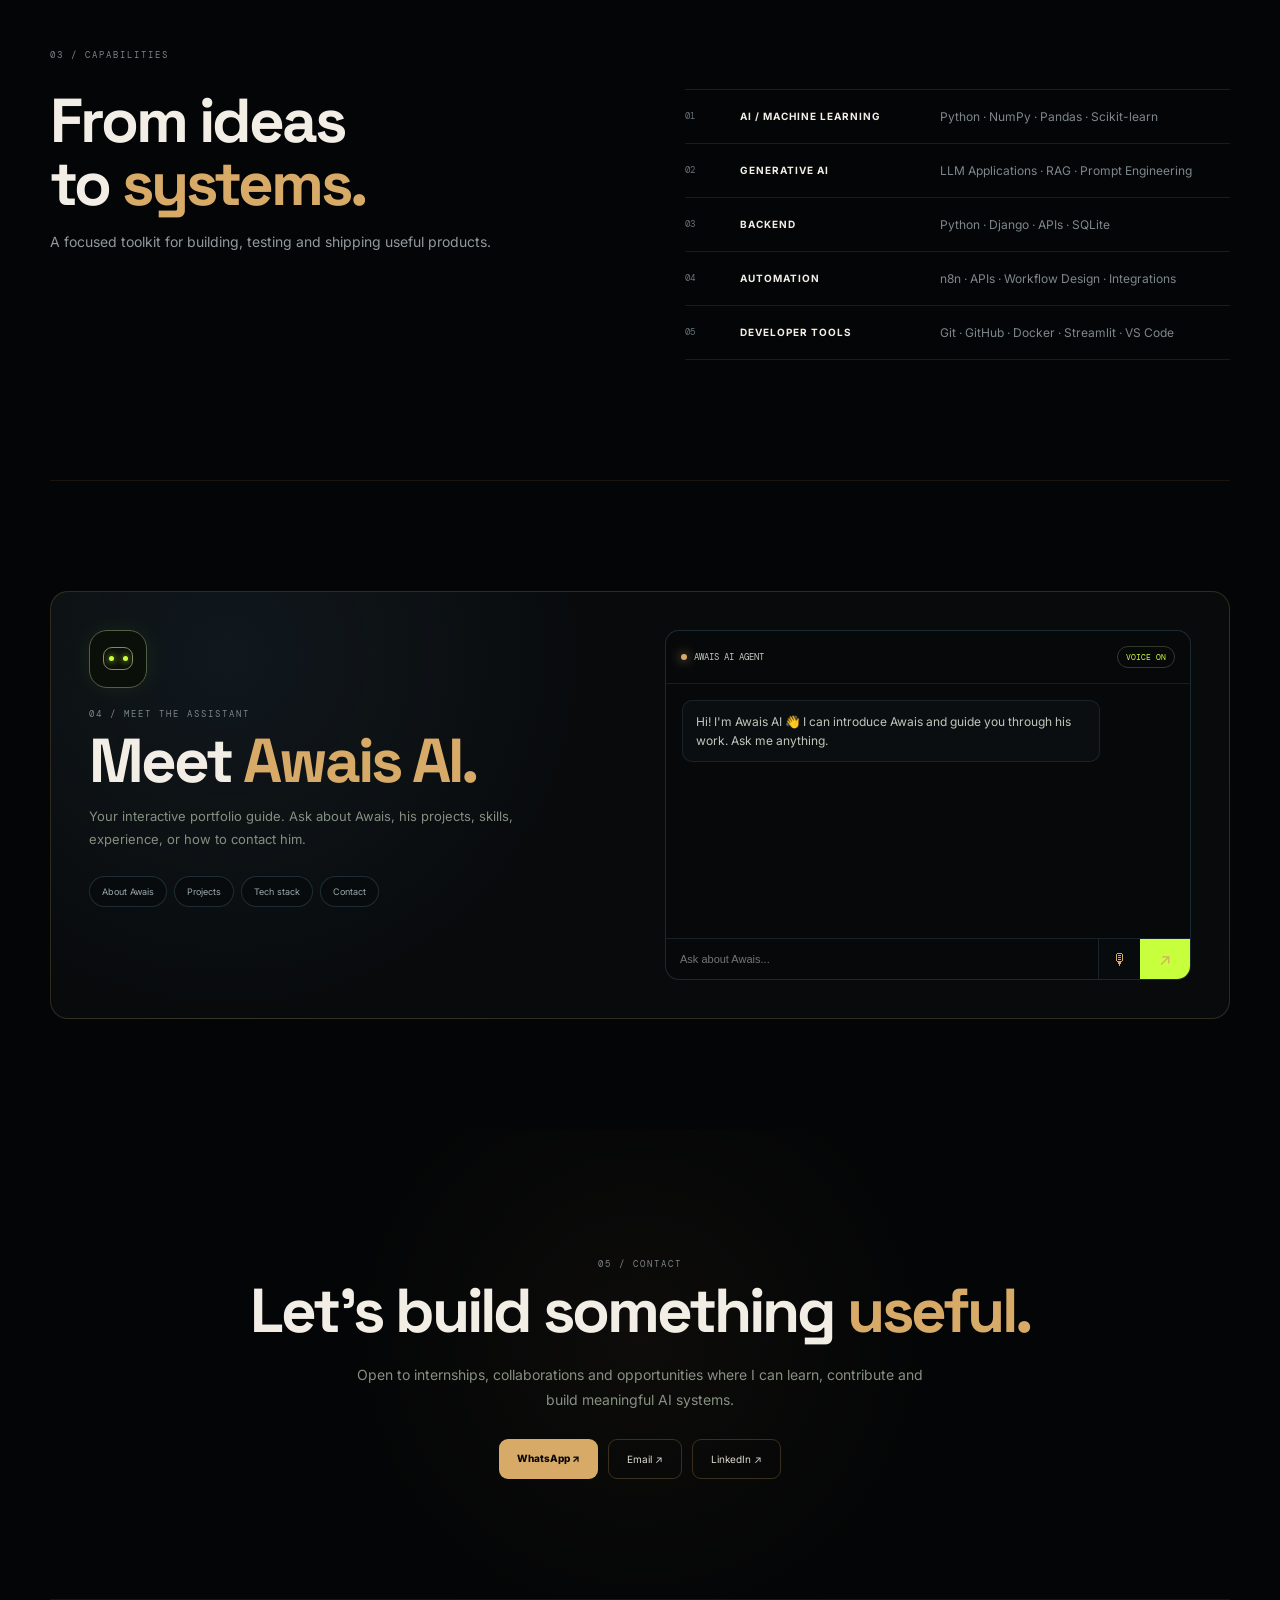
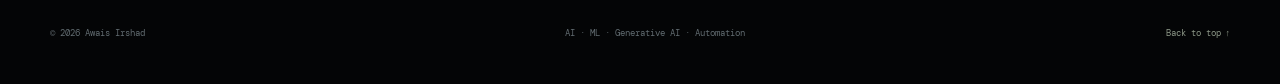
==== commit c524101e: "Fix welcome screen and implement final cinematic star-to-portfolio sequence" ====
--- a/portfolio/index.html
+++ b/portfolio/index.html
@@ -5,26 +5,15 @@
 <meta name="description" content="Awais Irshad — AI/ML Engineer building practical AI applications, generative AI experiences and automation systems.">
 <meta name="theme-color" content="#040506"><title>Awais Irshad — AI/ML Engineer</title>
 <link rel="preconnect" href="https://fonts.googleapis.com"><link rel="preconnect" href="https://fonts.gstatic.com" crossorigin>
-<link href="https://fonts.googleapis.com/css2?family=DM+Mono:wght@400;500&family=Inter:wght@400;500;600;700;800&family=Space+Grotesk:wght@500;600;700&display=swap" rel="stylesheet">
+<link href="https://fonts.googleapis.com/css2?family=Cormorant+Garamond:wght@500;600;700&family=DM+Mono:wght@400;500&family=Inter:wght@400;500;600;700;800&family=Space+Grotesk:wght@500;600;700&display=swap" rel="stylesheet">
 <link rel="stylesheet" href="style.css">
 <link rel="stylesheet" href="welcome-polish.css">
 <link rel="stylesheet" href="theme-consistency.css">
 <link rel="stylesheet" href="welcome-sequence.css">
+<link rel="stylesheet" href="welcome-final.css">
 </head>
 <body class="lock">
-<div id="boot" aria-label="Portfolio introduction">
-  <div class="boot-noise"></div><div class="boot-orbit orbit-a"></div><div class="boot-orbit orbit-b"></div>
-  <div class="boot-pulse"><span></span></div>
-  <div class="boot-copy">
-    <p class="boot-kicker">WELCOME TO</p>
-    <h1>AWAIS IRSHAD</h1><p class="boot-portfolio">PORTFOLIO</p>
-    <p class="boot-role">AI / ML ENGINEER</p>
-    <div class="boot-status"><i></i><span id="agentStatus">Your AI guide is ready</span></div>
-    <button id="enter" type="button"><span>ENTER PORTFOLIO</span><b>↗</b></button>
-    <button id="voiceIntro" class="voice-intro" type="button" aria-label="Enable voice introduction">◉ Hear introduction</button>
-  </div>
-  <div class="boot-corner corner-left">AI-01 / AWAIS</div><div class="boot-corner corner-right">LAHORE · PAKISTAN</div>
-</div>
+<div id="boot" aria-label="Portfolio introduction"></div>
 <div class="ambient"><span></span><span></span><span></span></div>
 <header>
   <a class="logo" href="#home"><span>AI</span> AWAIS <b>IRSHAD</b></a>
@@ -61,4 +50,5 @@
 </main>
 <footer class="wrap"><span>© 2026 Awais Irshad</span><span>AI · ML · Generative AI · Automation</span><a href="#home">Back to top ↑</a></footer>
 <script src="script.js"></script>
+<script src="welcome-final.js"></script>
 </body></html>
--- a/portfolio/welcome-sequence.css
+++ b/portfolio/welcome-sequence.css
@@ -1,35 +1,37 @@
-/* Full-screen automated 01 → 08 welcome story */
-.welcome-story{
-  position:absolute!important;inset:0!important;width:100%!important;height:100%!important;
-  left:0!important;right:0!important;bottom:auto!important;display:block!important;
-  border:0!important;z-index:8!important;pointer-events:none!important;overflow:hidden!important;
-}
-.welcome-story:after{content:"";position:absolute;left:8%;right:8%;top:50%;height:1px;background:linear-gradient(90deg,transparent,rgba(121,191,232,.18),transparent);transform:scaleX(.35);opacity:.45;}
-.story-stage{
-  position:absolute!important;inset:0!important;display:flex!important;flex-direction:column!important;
-  align-items:center!important;justify-content:center!important;text-align:center!important;
-  border:0!important;padding:0 8vw!important;background:transparent!important;
-  opacity:0!important;visibility:hidden!important;transform:translateY(24px) scale(.98)!important;
-  transition:opacity .65s ease,transform .9s cubic-bezier(.16,1,.3,1),visibility .65s!important;
-}
-.story-stage.active{opacity:1!important;visibility:visible!important;transform:none!important;background:transparent!important;}
-.story-stage small{font:500 clamp(11px,1vw,14px) 'DM Mono'!important;letter-spacing:5px!important;color:#d8aa68!important;margin:0 0 18px!important;}
-.story-stage b{font:600 clamp(12px,1.4vw,18px) 'DM Mono'!important;letter-spacing:5px!important;color:#eee8dd!important;white-space:normal!important;}
-.story-stage span{font:400 clamp(12px,1.3vw,17px) 'Inter'!important;line-height:1.6!important;color:#78848b!important;margin:15px auto 0!important;max-width:620px!important;}
-.story-stage strong{font:500 clamp(52px,10vw,150px) 'Cormorant Garamond'!important;letter-spacing:-2px!important;line-height:.9!important;color:#79bfe8!important;margin-top:24px!important;white-space:normal!important;text-shadow:0 0 55px rgba(121,191,232,.18)!important;}
-.story-stage[data-stage="01"]:before{content:""!important;position:relative!important;width:9px!important;height:9px!important;left:auto!important;top:auto!important;border-radius:50%!important;background:#79bfe8!important;box-shadow:0 0 12px #79bfe8,0 0 60px rgba(121,191,232,.55)!important;animation:welcomeSpark 1.7s ease-in-out infinite!important;margin-bottom:24px!important;}
-.story-stage[data-stage="02"]:before{content:"AI"!important;position:relative!important;right:auto!important;top:auto!important;font:500 10px 'DM Mono'!important;letter-spacing:4px!important;color:#79bfe8!important;margin-bottom:18px!important;}
-.story-stage[data-stage="06"] strong{font-size:clamp(72px,13vw,190px)!important;color:#f2eee6!important;text-shadow:0 0 60px rgba(242,238,230,.08)!important;}
-.story-stage[data-stage="07"] strong{font-size:clamp(22px,3vw,42px)!important;color:#d8aa68!important;letter-spacing:4px!important;}
-.welcome-copy{opacity:0!important;visibility:hidden!important;transition:opacity .8s ease,visibility .8s!important;}
-.welcome-story:has(.story-stage[data-stage="08"].active) ~ .welcome-copy{opacity:1!important;visibility:visible!important;}
-.welcome-story:has(.story-stage[data-stage="08"].active) ~ .welcome-footer{opacity:1!important;}
-.welcome-footer{opacity:0!important;transition:opacity .7s ease!important;z-index:10!important;}
-@keyframes welcomeSpark{50%{transform:scale(2.8);opacity:.4}}
-@media(max-width:900px){
- .story-stage{padding:0 7vw!important}.story-stage b{letter-spacing:3px!important}.story-stage strong{margin-top:18px!important}.welcome-story:after{left:12%;right:12%}
-}
-@media(max-width:600px){
- .story-stage{padding:0 24px!important}.story-stage b{font-size:10px!important;letter-spacing:2.5px!important}.story-stage span{font-size:11px!important;max-width:320px!important}.story-stage strong{font-size:48px!important}.story-stage[data-stage="06"] strong{font-size:74px!important}.story-stage[data-stage="07"] strong{font-size:18px!important;letter-spacing:2px!important}.welcome-copy{transform:none!important}
-}
-@media(prefers-reduced-motion:reduce){.story-stage{transition:none!important}.story-stage[data-stage="01"]:before{animation:none!important}}
+/* Cinematic welcome: star -> light -> concepts -> intelligence -> identity -> welcome. No numbered captions. */
+#boot{overflow:hidden!important;background:radial-gradient(circle at 72% 48%,rgba(44,88,116,.10),transparent 34%),#040506!important;color:#f2eee6!important}
+#boot:before{content:"";position:absolute;inset:0;pointer-events:none;z-index:1;background-image:radial-gradient(circle at 18% 24%,rgba(216,170,104,.55) 0 1px,transparent 1.5px),radial-gradient(circle at 82% 19%,rgba(121,191,232,.5) 0 1px,transparent 1.5px),radial-gradient(circle at 68% 76%,rgba(216,170,104,.35) 0 1px,transparent 1.5px);background-size:210px 170px,270px 230px,190px 210px;opacity:.35;animation:starfield 9s linear infinite}
+#boot:after{content:"";position:absolute;inset:-20%;pointer-events:none;z-index:1;background:repeating-linear-gradient(105deg,transparent 0 9px,rgba(121,191,232,.045) 10px,transparent 11px 26px);transform:translateY(-8%);opacity:0;animation:cosmicRain 1.4s ease-out forwards}
+#boot .welcome-atmosphere{z-index:2!important}
+#boot .welcome-orb{width:20vw;height:20vw;right:18%;top:24%;background:radial-gradient(circle,rgba(216,170,104,.28),rgba(121,191,232,.10) 30%,transparent 70%);opacity:0;animation:starIgnite 1.8s .3s ease-out forwards,orbBreath 4s 2.2s ease-in-out infinite!important}
+#boot .welcome-ring{opacity:0!important}
+#boot .ring-one{animation:ringAppear 1s 1.35s ease-out forwards,ringRotate 16s 2.2s linear infinite!important}
+#boot .ring-two{animation:ringAppear 1s 1.65s ease-out forwards,ringRotateReverse 20s 2.2s linear infinite!important}
+#boot .welcome-spark{opacity:0!important}
+#boot .spark-one{left:69%;top:39%;animation:heroSpark 2s .45s ease-in-out forwards!important}
+#boot .spark-two{left:72%;top:44%;animation:heroSparkSmall 2.4s 1.2s ease-in-out forwards!important}
+#boot .welcome-particle{opacity:0!important}
+#boot .p-one{animation:particleRise 2.8s 2s ease-out forwards!important}#boot .p-two{animation:particleRise 3s 2.2s ease-out forwards!important}#boot .p-three{animation:particleRise 3.2s 2.4s ease-out forwards!important}#boot .p-four{animation:particleRise 2.9s 2.6s ease-out forwards!important}#boot .p-five{animation:particleRise 3.1s 2.8s ease-out forwards!important}
+#boot .welcome-line{opacity:0!important;animation:lightSweep 2s 1.5s ease-out forwards!important}
+#boot .welcome-data-word,#boot .welcome-intelligence-word{opacity:0!important;z-index:3!important;text-shadow:0 0 45px rgba(121,191,232,.12)}
+#boot .welcome-data-word{left:13%;top:31%;color:rgba(121,191,232,.82)!important;animation:wordJourney 3.8s 2.1s ease-in-out forwards!important}
+#boot .welcome-intelligence-word{right:8%;bottom:24%;color:rgba(216,170,104,.82)!important;animation:intelligenceJourney 3.8s 3.4s ease-in-out forwards!important}
+#boot .welcome-ai-presence{z-index:4!important;opacity:0!important;right:19%;top:27%;animation:aiReveal 2.5s 4.5s ease-in-out forwards!important}
+#boot .welcome-copy{z-index:8!important;opacity:0!important;visibility:hidden!important;transform:translateY(18px) scale(.98);animation:welcomeReveal 1.9s 5.75s cubic-bezier(.16,1,.3,1) forwards!important}
+#boot .welcome-kicker{opacity:0;animation:copyIn .8s 5.8s ease-out forwards!important}
+#boot .welcome-name{opacity:0;animation:nameIn 1.2s 6s cubic-bezier(.16,1,.3,1) forwards!important}
+#boot .welcome-portfolio{opacity:0;animation:copyIn .8s 6.55s ease-out forwards!important;color:#79bfe8!important}
+#boot .welcome-manifesto{opacity:0;animation:copyIn .8s 6.8s ease-out forwards!important}
+#boot .welcome-actions{opacity:0;animation:copyIn .8s 7.2s ease-out forwards!important}
+#boot .voice-note{opacity:0;animation:copyIn .7s 7.5s ease-out forwards!important}
+#boot .welcome-footer{opacity:0!important;animation:copyIn .8s 7.35s ease-out forwards!important}
+#boot .welcome-name span:last-child{color:#eee8dd!important}
+#boot .welcome-manifesto strong{color:#d8aa68!important}
+#boot .welcome-copy:before{content:"AI  ·  ML  ·  PYTHON  ·  RAG  ·  AUTOMATION";position:absolute;left:50%;top:-56px;transform:translateX(-50%);white-space:nowrap;font:500 10px/1 'DM Mono';letter-spacing:4px;color:rgba(121,191,232,.52);opacity:0;animation:copyIn .8s 5.55s ease-out forwards}
+@keyframes starfield{to{background-position:20px 35px,-25px 18px,30px -25px}}@keyframes cosmicRain{0%{opacity:0;transform:translateY(-8%)}35%{opacity:.8}100%{opacity:.12;transform:translateY(12%)}}@keyframes starIgnite{0%{opacity:0;transform:scale(.1)}35%{opacity:1;transform:scale(.55)}60%{opacity:.8;transform:scale(1.15)}100%{opacity:.48;transform:scale(1)}}@keyframes orbBreath{50%{transform:scale(1.08)}}@keyframes ringAppear{to{opacity:.55}}@keyframes ringRotate{to{transform:rotate(360deg)}}@keyframes ringRotateReverse{to{transform:rotate(-360deg)}}
+@keyframes heroSpark{0%{opacity:0;transform:scale(.2)}28%{opacity:1;transform:scale(1)}45%{opacity:.35;transform:scale(2.8)}70%{opacity:1;transform:scale(1.4)}100%{opacity:0;transform:scale(5)}}@keyframes heroSparkSmall{0%,100%{opacity:0}35%{opacity:1}55%{opacity:.2;transform:scale(3)}70%{opacity:1}}
+@keyframes particleRise{0%{opacity:0;transform:translateY(30px) scale(.3)}35%{opacity:.85}100%{opacity:0;transform:translate(-40px,-65px) scale(1.3)}}@keyframes lightSweep{0%{opacity:0;transform:scaleX(.15)}45%{opacity:.6;transform:scaleX(1)}100%{opacity:0}}
+@keyframes wordJourney{0%{opacity:0;transform:translate(-20px,10px) scale(.9)}22%{opacity:.9}55%{opacity:.35;transform:translate(30px,-8px) scale(1.02)}100%{opacity:0;transform:translate(90px,-40px) scale(1.12)}}@keyframes intelligenceJourney{0%{opacity:0;transform:translate(35px,15px) scale(.9)}25%{opacity:.9}58%{opacity:.35;transform:translate(-20px,-12px) scale(1.02)}100%{opacity:0;transform:translate(-90px,-50px) scale(1.12)}}
+@keyframes aiReveal{0%{opacity:0;transform:scale(.75) translateY(20px)}35%{opacity:.78}70%{opacity:.5}100%{opacity:.34;transform:scale(1) translateY(0)}}@keyframes welcomeReveal{to{opacity:1;visibility:visible;transform:none}}@keyframes copyIn{from{opacity:0;transform:translateY(12px)}to{opacity:1;transform:none}}@keyframes nameIn{from{opacity:0;letter-spacing:.18em;transform:translateY(22px) scale(.96)}to{opacity:1;letter-spacing:normal;transform:none}}
+@media(max-width:700px){#boot .welcome-copy:before{font-size:8px;letter-spacing:2px;top:-40px}#boot .welcome-data-word{left:3%!important}#boot .welcome-intelligence-word{right:-4%!important}#boot .welcome-ai-presence{right:7%!important;opacity:.28!important}}
+@media(prefers-reduced-motion:reduce){#boot:after,#boot:before,#boot *{animation-duration:.01ms!important;animation-iteration-count:1!important}}
--- a/portfolio/welcome-final.css
+++ b/portfolio/welcome-final.css
@@ -0,0 +1,29 @@
+/* FINAL CINEMATIC WELCOME — visual story, no numbered captions */
+#boot.final-welcome{background:#030405!important;color:#f2eee6!important;overflow:hidden!important}
+#boot.final-welcome .final-stars{position:absolute;inset:0;z-index:1;background-image:radial-gradient(circle at 18% 24%,rgba(121,191,232,.65) 0 1px,transparent 1.7px),radial-gradient(circle at 72% 17%,rgba(216,170,104,.65) 0 1.2px,transparent 1.8px),radial-gradient(circle at 84% 72%,rgba(121,191,232,.45) 0 1px,transparent 1.6px);background-size:190px 160px,260px 210px,230px 190px;opacity:.28;animation:finalStars 12s linear infinite}
+#boot.final-welcome .final-rain{position:absolute;inset:-15%;z-index:2;opacity:.2;background:repeating-linear-gradient(105deg,transparent 0 18px,rgba(121,191,232,.09) 19px,transparent 20px 38px);transform:translateY(-8%);animation:finalRain 1.8s ease-out forwards}
+#boot.final-welcome .final-star{position:absolute;z-index:4;left:68%;top:37%;width:7px;height:7px;border-radius:50%;background:#fff7df;box-shadow:0 0 12px #fff7df,0 0 45px rgba(216,170,104,.9),0 0 110px rgba(216,170,104,.45);animation:finalBlink 2.2s .5s ease-out forwards}
+#boot.final-welcome .final-star:after{content:"";position:absolute;left:50%;top:50%;width:1px;height:210px;background:linear-gradient(#d8aa68,transparent);transform:translate(-50%,-8%) scaleY(0);transform-origin:top;animation:finalBeam 1.2s 1.7s ease-out forwards}
+#boot.final-welcome .final-ripples{position:absolute;z-index:3;left:68%;top:57%;width:360px;height:110px;transform:translate(-50%,-50%);border-radius:50%;border:1px solid rgba(216,170,104,.2);box-shadow:0 0 0 24px rgba(216,170,104,.025),0 0 0 48px rgba(216,170,104,.018);opacity:0;animation:finalRipple 1.7s 1.9s ease-out forwards}
+#boot.final-welcome .final-words{position:absolute;inset:0;z-index:5;pointer-events:none;font-family:'DM Mono',monospace;letter-spacing:3px;text-transform:uppercase}
+#boot.final-welcome .final-words span{position:absolute;opacity:0;white-space:nowrap;text-shadow:0 0 22px currentColor}
+#boot.final-welcome .w-data{left:17%;top:30%;color:rgba(121,191,232,.9);font-size:clamp(22px,2.6vw,38px);animation:wordFloat 3s 2.1s ease-in-out forwards}
+#boot.final-welcome .w-ai{left:30%;top:58%;color:rgba(216,170,104,.9);font-size:clamp(18px,2vw,30px);animation:wordFloat 3s 2.45s ease-in-out forwards}
+#boot.final-welcome .w-python{left:45%;top:23%;color:rgba(121,191,232,.72);font-size:clamp(14px,1.5vw,22px);animation:wordFloat 3s 2.8s ease-in-out forwards}
+#boot.final-welcome .w-rag{right:24%;top:25%;color:rgba(216,170,104,.72);font-size:clamp(13px,1.4vw,20px);animation:wordFloat 3s 3.05s ease-in-out forwards}
+#boot.final-welcome .w-automation{right:14%;top:59%;color:rgba(121,191,232,.72);font-size:clamp(13px,1.4vw,20px);animation:wordFloat 3s 3.3s ease-in-out forwards}
+#boot.final-welcome .w-ml{left:24%;bottom:21%;color:rgba(121,191,232,.6);font-size:clamp(12px,1.2vw,18px);animation:wordFloat 3s 3.55s ease-in-out forwards}
+#boot.final-welcome .final-ai{position:absolute;z-index:4;right:16%;top:27%;width:190px;height:270px;opacity:0;animation:finalAi 2s 4.1s ease-out forwards}
+#boot.final-welcome .final-ai .head{position:absolute;left:40px;top:12px;width:110px;height:145px;border:1px solid rgba(121,191,232,.42);border-radius:48% 48% 44% 44%;background:radial-gradient(circle at 50% 42%,rgba(121,191,232,.1),rgba(121,191,232,.015) 58%,transparent 70%);box-shadow:inset 0 0 35px rgba(121,191,232,.08),0 0 45px rgba(121,191,232,.08)}
+#boot.final-welcome .final-ai i{position:absolute;top:62px;width:8px;height:4px;border-radius:50%;background:#79bfe8;box-shadow:0 0 13px #79bfe8}.final-ai i:first-child{left:68px}.final-ai i:nth-child(2){left:114px}.final-ai b{position:absolute;left:78px;top:100px;width:35px;height:1px;background:#d8aa68;box-shadow:0 0 12px rgba(216,170,104,.7)}
+#boot.final-welcome .final-copy{position:relative;z-index:8;width:min(1100px,88%);text-align:center;opacity:0;transform:translateY(24px) scale(.97);animation:finalCopy 1.7s 5.6s cubic-bezier(.16,1,.3,1) forwards}
+#boot.final-welcome .final-copy .kicker{font:500 11px 'DM Mono';letter-spacing:6px;color:#aaa9a2;margin:0 0 18px}
+#boot.final-welcome .final-copy h1{margin:0;font:600 clamp(68px,10vw,150px)/.78 'Cormorant Garamond',Georgia,serif;letter-spacing:-3px;color:#f2eee6;text-shadow:0 0 40px rgba(255,255,255,.05)}
+#boot.final-welcome .final-copy h1 span{display:block}
+#boot.final-welcome .final-copy .portfolio{margin:22px 0 24px;font:500 clamp(15px,2vw,24px) 'DM Mono';letter-spacing:9px;color:#79bfe8}
+#boot.final-welcome .final-copy .manifesto{margin:0;color:#a2a4a1;font:500 clamp(14px,1.4vw,18px) 'Inter';letter-spacing:1px}.final-copy .manifesto strong{color:#d8aa68}
+#boot.final-welcome .final-copy .cta{display:inline-flex;margin-top:28px;padding:13px 22px;border:1px solid rgba(216,170,104,.65);border-radius:999px;color:#eee8dd;font:500 9px 'DM Mono';letter-spacing:2px}
+#boot.final-welcome .final-copy .voice{display:block;margin:11px auto 0;color:#667176;font:8px 'DM Mono';letter-spacing:1.5px}
+@keyframes finalStars{to{background-position:25px 35px,-30px 22px,20px -18px}}@keyframes finalRain{0%{opacity:0;transform:translateY(-8%)}35%{opacity:.55}100%{opacity:.16;transform:translateY(12%)}}@keyframes finalBlink{0%,18%{opacity:0;transform:scale(.2)}35%{opacity:1;transform:scale(1)}50%{opacity:.2;transform:scale(2.5)}68%{opacity:1;transform:scale(1)}100%{opacity:.82;transform:scale(1)}}@keyframes finalBeam{to{transform:translate(-50%,-8%) scaleY(1);opacity:.6}}@keyframes finalRipple{0%{opacity:0;transform:translate(-50%,-50%) scale(.2)}35%{opacity:.7}100%{opacity:0;transform:translate(-50%,-50%) scale(1.45)}}@keyframes wordFloat{0%{opacity:0;transform:translateY(18px) scale(.85)}25%{opacity:.9}65%{opacity:.7}100%{opacity:0;transform:translateY(-35px) scale(1.12)}}@keyframes finalAi{0%{opacity:0;transform:translateY(18px) scale(.82)}35%{opacity:.65}100%{opacity:.35;transform:none}}@keyframes finalCopy{to{opacity:1;transform:none}}
+@media(max-width:700px){#boot.final-welcome .final-star{left:50%;top:28%}#boot.final-welcome .final-ripples{left:50%;top:48%}.final-ai{right:3%!important;top:20%!important;transform:scale(.7)}#boot.final-welcome .final-copy{width:94%}#boot.final-welcome .final-copy h1{font-size:clamp(62px,18vw,100px)}#boot.final-welcome .final-copy .portfolio{letter-spacing:6px}.final-words span{font-size:12px!important}}
+@media(prefers-reduced-motion:reduce){#boot.final-welcome *{animation-duration:.01ms!important;animation-iteration-count:1!important}}
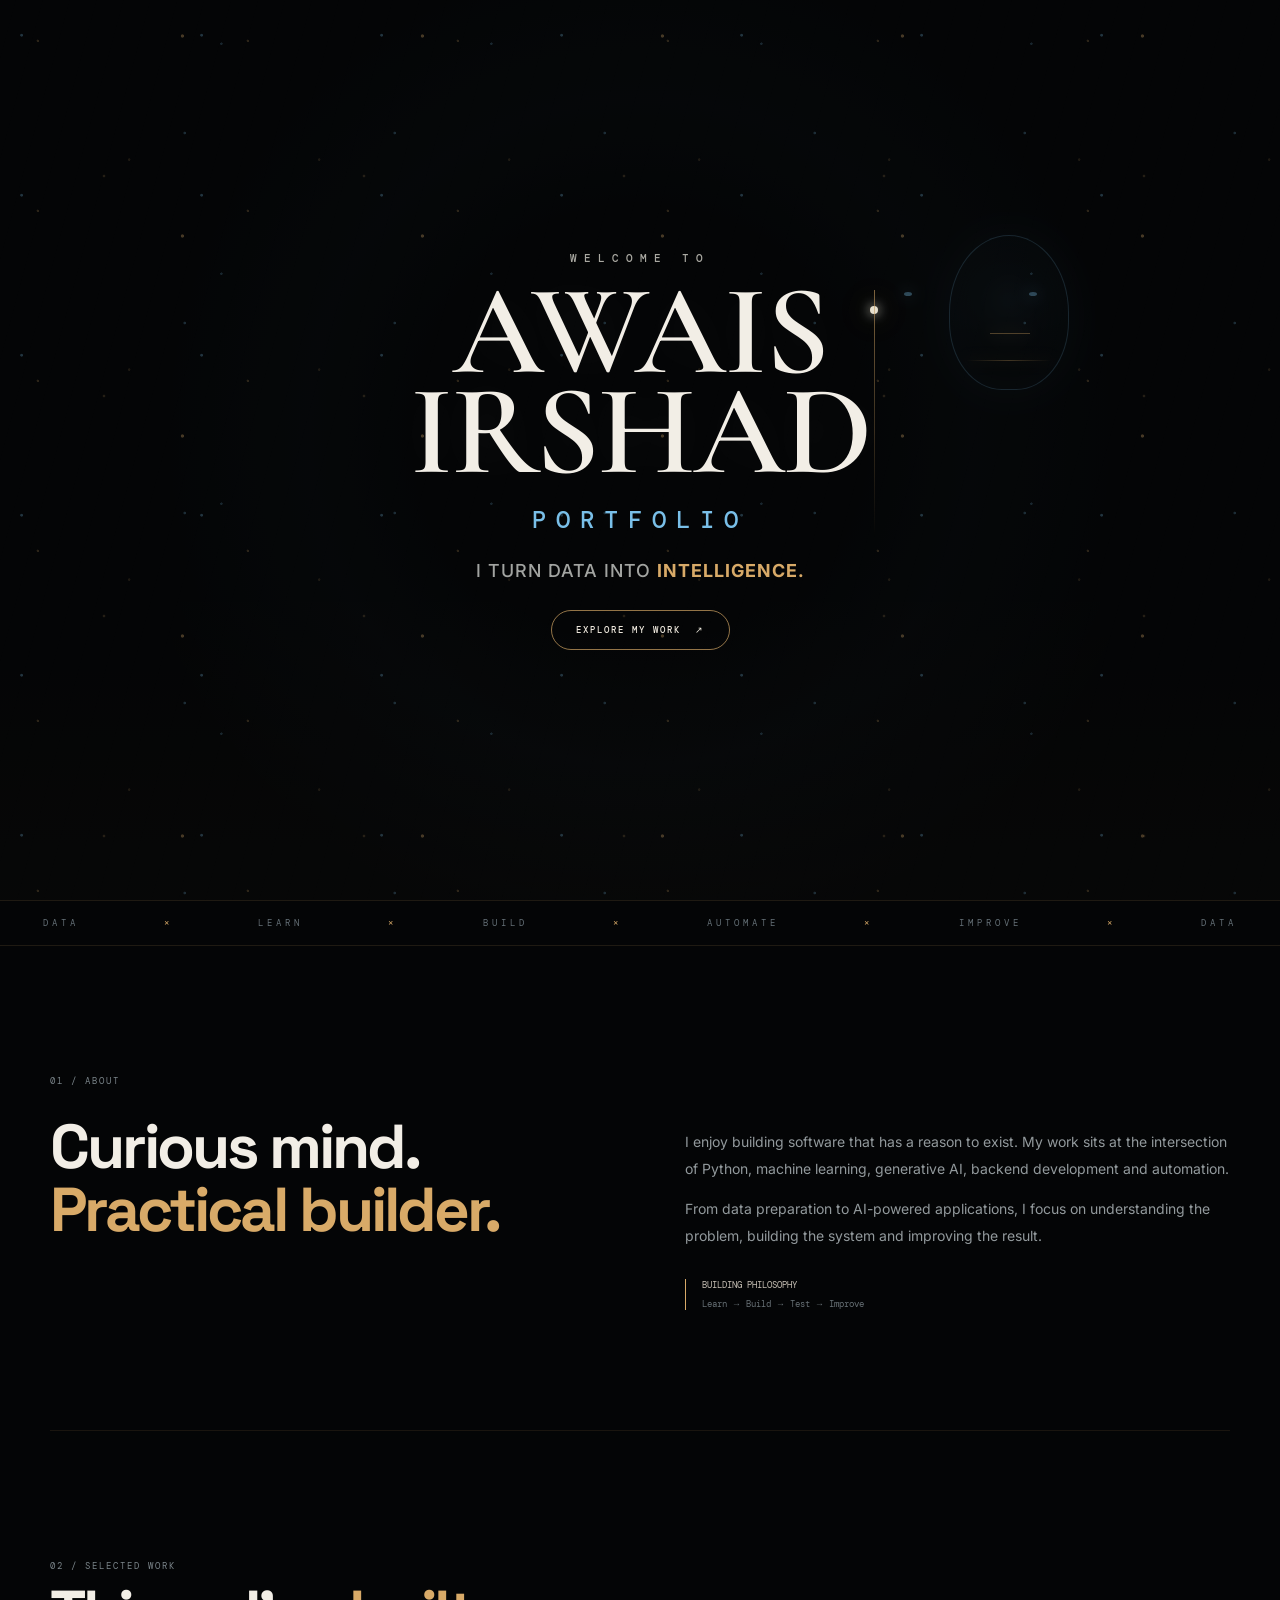
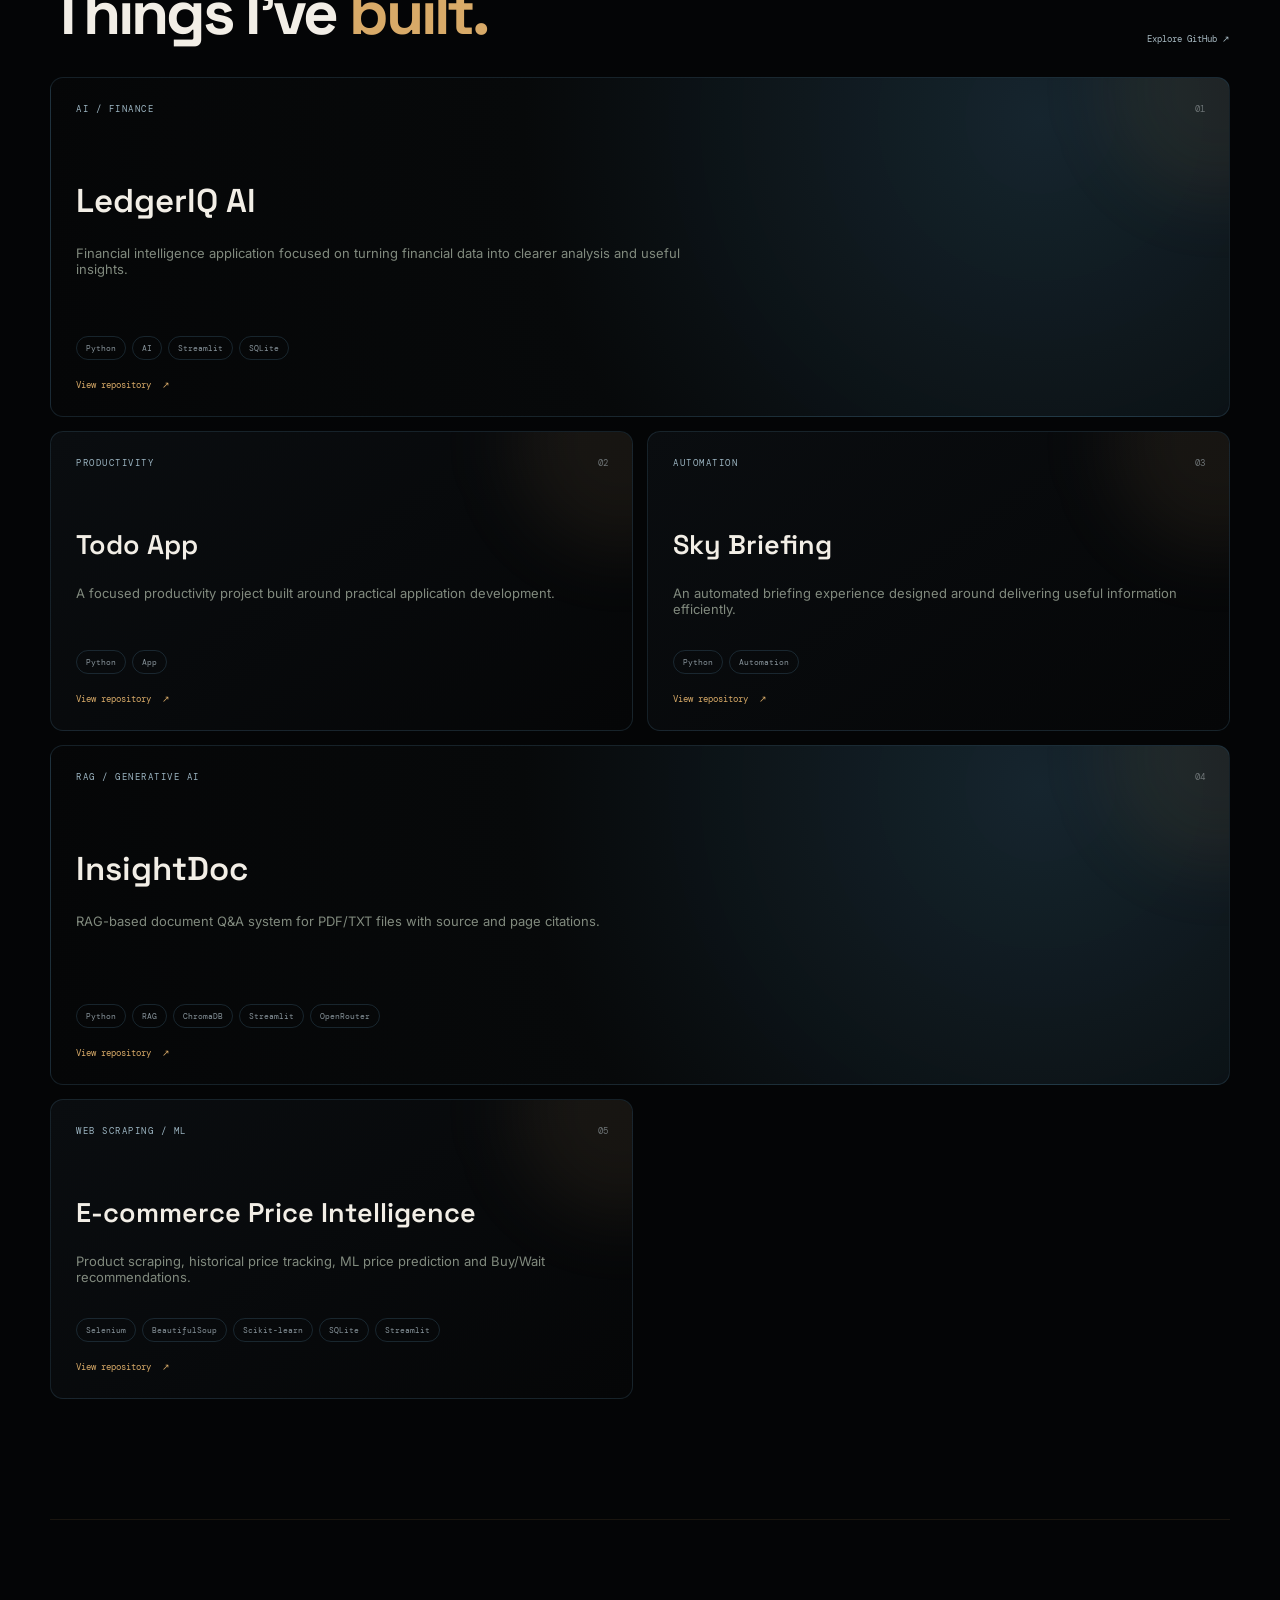
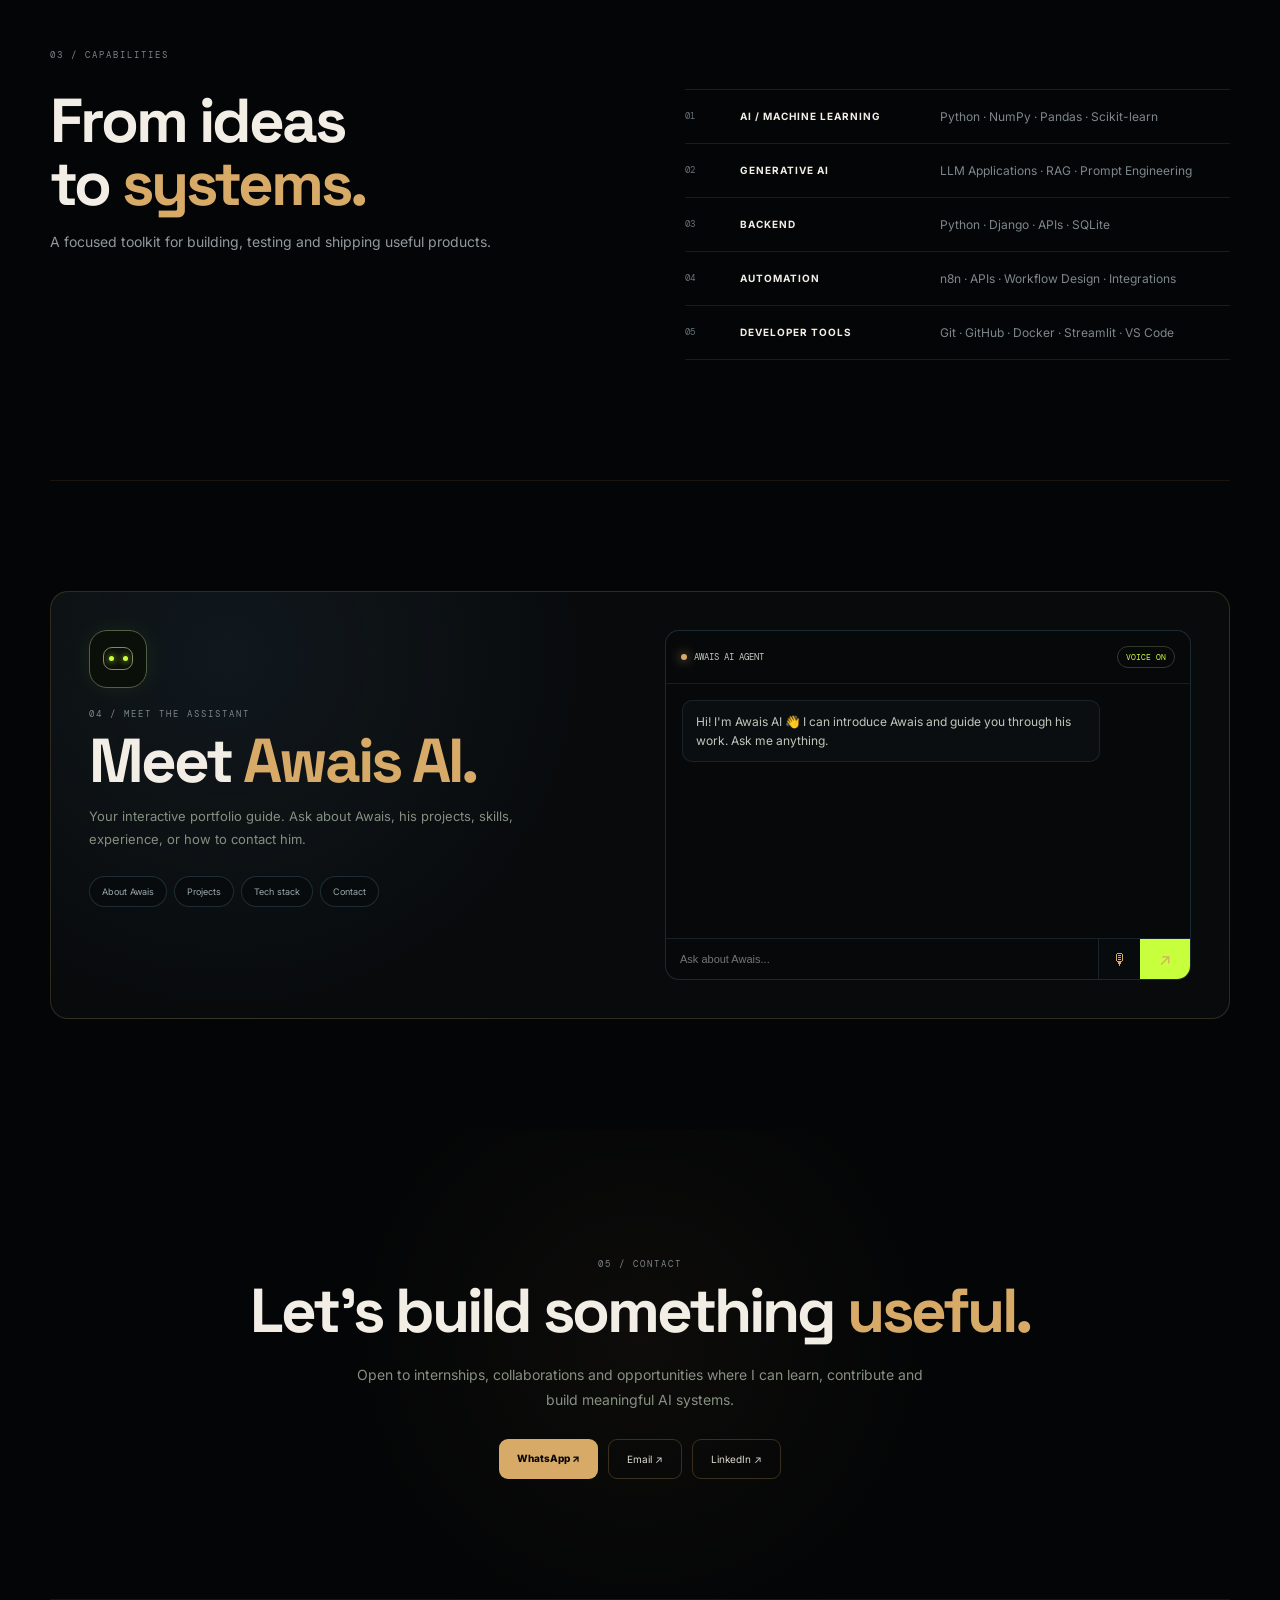
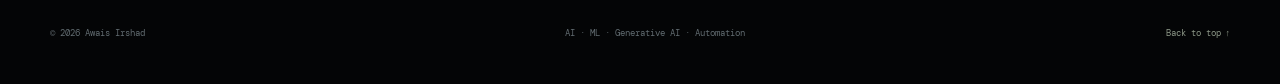
==== commit 29e76d0c: "Refresh cinematic welcome assets" ====
--- a/portfolio/index.html
+++ b/portfolio/index.html
@@ -10,7 +10,7 @@
 <link rel="stylesheet" href="welcome-polish.css">
 <link rel="stylesheet" href="theme-consistency.css">
 <link rel="stylesheet" href="welcome-sequence.css">
-<link rel="stylesheet" href="welcome-final.css">
+<link rel="stylesheet" href="welcome-final.css?v=20260828-1712">
 </head>
 <body class="lock">
 <div id="boot" aria-label="Portfolio introduction"></div>
@@ -50,5 +50,5 @@
 </main>
 <footer class="wrap"><span>© 2026 Awais Irshad</span><span>AI · ML · Generative AI · Automation</span><a href="#home">Back to top ↑</a></footer>
 <script src="script.js"></script>
-<script src="welcome-final.js"></script>
+<script src="welcome-final.js?v=20260828-1712"></script>
 </body></html>
--- a/portfolio/welcome-final.css
+++ b/portfolio/welcome-final.css
@@ -1,29 +1,35 @@
-/* FINAL CINEMATIC WELCOME — visual story, no numbered captions */
-#boot.final-welcome{background:#030405!important;color:#f2eee6!important;overflow:hidden!important}
-#boot.final-welcome .final-stars{position:absolute;inset:0;z-index:1;background-image:radial-gradient(circle at 18% 24%,rgba(121,191,232,.65) 0 1px,transparent 1.7px),radial-gradient(circle at 72% 17%,rgba(216,170,104,.65) 0 1.2px,transparent 1.8px),radial-gradient(circle at 84% 72%,rgba(121,191,232,.45) 0 1px,transparent 1.6px);background-size:190px 160px,260px 210px,230px 190px;opacity:.28;animation:finalStars 12s linear infinite}
-#boot.final-welcome .final-rain{position:absolute;inset:-15%;z-index:2;opacity:.2;background:repeating-linear-gradient(105deg,transparent 0 18px,rgba(121,191,232,.09) 19px,transparent 20px 38px);transform:translateY(-8%);animation:finalRain 1.8s ease-out forwards}
-#boot.final-welcome .final-star{position:absolute;z-index:4;left:68%;top:37%;width:7px;height:7px;border-radius:50%;background:#fff7df;box-shadow:0 0 12px #fff7df,0 0 45px rgba(216,170,104,.9),0 0 110px rgba(216,170,104,.45);animation:finalBlink 2.2s .5s ease-out forwards}
-#boot.final-welcome .final-star:after{content:"";position:absolute;left:50%;top:50%;width:1px;height:210px;background:linear-gradient(#d8aa68,transparent);transform:translate(-50%,-8%) scaleY(0);transform-origin:top;animation:finalBeam 1.2s 1.7s ease-out forwards}
-#boot.final-welcome .final-ripples{position:absolute;z-index:3;left:68%;top:57%;width:360px;height:110px;transform:translate(-50%,-50%);border-radius:50%;border:1px solid rgba(216,170,104,.2);box-shadow:0 0 0 24px rgba(216,170,104,.025),0 0 0 48px rgba(216,170,104,.018);opacity:0;animation:finalRipple 1.7s 1.9s ease-out forwards}
-#boot.final-welcome .final-words{position:absolute;inset:0;z-index:5;pointer-events:none;font-family:'DM Mono',monospace;letter-spacing:3px;text-transform:uppercase}
-#boot.final-welcome .final-words span{position:absolute;opacity:0;white-space:nowrap;text-shadow:0 0 22px currentColor}
-#boot.final-welcome .w-data{left:17%;top:30%;color:rgba(121,191,232,.9);font-size:clamp(22px,2.6vw,38px);animation:wordFloat 3s 2.1s ease-in-out forwards}
-#boot.final-welcome .w-ai{left:30%;top:58%;color:rgba(216,170,104,.9);font-size:clamp(18px,2vw,30px);animation:wordFloat 3s 2.45s ease-in-out forwards}
-#boot.final-welcome .w-python{left:45%;top:23%;color:rgba(121,191,232,.72);font-size:clamp(14px,1.5vw,22px);animation:wordFloat 3s 2.8s ease-in-out forwards}
-#boot.final-welcome .w-rag{right:24%;top:25%;color:rgba(216,170,104,.72);font-size:clamp(13px,1.4vw,20px);animation:wordFloat 3s 3.05s ease-in-out forwards}
-#boot.final-welcome .w-automation{right:14%;top:59%;color:rgba(121,191,232,.72);font-size:clamp(13px,1.4vw,20px);animation:wordFloat 3s 3.3s ease-in-out forwards}
-#boot.final-welcome .w-ml{left:24%;bottom:21%;color:rgba(121,191,232,.6);font-size:clamp(12px,1.2vw,18px);animation:wordFloat 3s 3.55s ease-in-out forwards}
-#boot.final-welcome .final-ai{position:absolute;z-index:4;right:16%;top:27%;width:190px;height:270px;opacity:0;animation:finalAi 2s 4.1s ease-out forwards}
-#boot.final-welcome .final-ai .head{position:absolute;left:40px;top:12px;width:110px;height:145px;border:1px solid rgba(121,191,232,.42);border-radius:48% 48% 44% 44%;background:radial-gradient(circle at 50% 42%,rgba(121,191,232,.1),rgba(121,191,232,.015) 58%,transparent 70%);box-shadow:inset 0 0 35px rgba(121,191,232,.08),0 0 45px rgba(121,191,232,.08)}
-#boot.final-welcome .final-ai i{position:absolute;top:62px;width:8px;height:4px;border-radius:50%;background:#79bfe8;box-shadow:0 0 13px #79bfe8}.final-ai i:first-child{left:68px}.final-ai i:nth-child(2){left:114px}.final-ai b{position:absolute;left:78px;top:100px;width:35px;height:1px;background:#d8aa68;box-shadow:0 0 12px rgba(216,170,104,.7)}
-#boot.final-welcome .final-copy{position:relative;z-index:8;width:min(1100px,88%);text-align:center;opacity:0;transform:translateY(24px) scale(.97);animation:finalCopy 1.7s 5.6s cubic-bezier(.16,1,.3,1) forwards}
-#boot.final-welcome .final-copy .kicker{font:500 11px 'DM Mono';letter-spacing:6px;color:#aaa9a2;margin:0 0 18px}
-#boot.final-welcome .final-copy h1{margin:0;font:600 clamp(68px,10vw,150px)/.78 'Cormorant Garamond',Georgia,serif;letter-spacing:-3px;color:#f2eee6;text-shadow:0 0 40px rgba(255,255,255,.05)}
+/* AWAIS IRSHAD — CINEMATIC WELCOME / APPROVED STORYBOARD */
+#boot.final-welcome{position:fixed!important;inset:0!important;display:grid!important;place-items:center!important;background:#040506!important;color:#f2eee6!important;overflow:hidden!important;z-index:1000!important;isolation:isolate!important;opacity:1!important;visibility:visible!important}
+#boot.final-welcome .final-stars{position:absolute;inset:0;z-index:0;background-image:radial-gradient(circle at 12% 22%,rgba(121,191,232,.6) 0 1px,transparent 1.8px),radial-gradient(circle at 76% 18%,rgba(216,170,104,.75) 0 1.2px,transparent 2px),radial-gradient(circle at 88% 70%,rgba(121,191,232,.5) 0 1px,transparent 1.7px),radial-gradient(circle at 40% 80%,rgba(216,170,104,.38) 0 1px,transparent 1.7px);background-size:180px 160px,240px 200px,210px 190px,260px 220px;opacity:.42;animation:starfield 14s linear infinite}
+#boot.final-welcome .final-stars:after{content:"";position:absolute;inset:0;background:radial-gradient(circle at 50% 48%,transparent 0 24%,rgba(121,191,232,.035) 42%,transparent 66%),linear-gradient(180deg,transparent 65%,rgba(216,170,104,.035));}
+#boot.final-welcome .final-rain{display:none!important}
+#boot.final-welcome .final-star{position:absolute;z-index:5;left:68%;top:34%;width:8px;height:8px;border-radius:50%;background:#fff8e5;box-shadow:0 0 12px #fff8e5,0 0 40px rgba(216,170,104,.95),0 0 110px rgba(216,170,104,.5);opacity:0;animation:starBlink 2.4s .45s ease-out forwards}
+#boot.final-welcome .final-star:before{content:"";position:absolute;left:50%;top:50%;width:1px;height:250px;background:linear-gradient(to bottom,rgba(216,170,104,.9),rgba(216,170,104,0));transform:translate(-50%,-8%) scaleY(0);transform-origin:top;animation:beamDown 1.1s 1.55s ease-out forwards}
+#boot.final-welcome .final-star:after{content:"";position:absolute;left:50%;top:50%;width:260px;height:260px;border:1px solid rgba(216,170,104,.18);border-radius:50%;transform:translate(-50%,-50%) scale(.05);opacity:0;animation:orbitPulse 2.2s 1.65s ease-out forwards}
+#boot.final-welcome .final-ripples{position:absolute;z-index:3;left:68%;top:59%;width:420px;height:120px;border-radius:50%;border:1px solid rgba(216,170,104,.18);box-shadow:0 0 0 28px rgba(216,170,104,.025),0 0 0 58px rgba(216,170,104,.016);opacity:0;animation:ripple 2s 1.7s ease-out forwards}
+#boot.final-welcome .final-words{position:absolute;inset:0;z-index:4;pointer-events:none;font-family:'DM Mono',monospace;letter-spacing:3px;text-transform:uppercase}
+#boot.final-welcome .final-words span{position:absolute;opacity:0;white-space:nowrap;text-shadow:0 0 25px currentColor}
+#boot.final-welcome .w-data{left:17%;top:30%;color:rgba(121,191,232,.9);font-size:clamp(21px,2.6vw,38px);animation:concept 3.2s 2.05s ease-in-out forwards}
+#boot.final-welcome .w-ai{left:31%;top:56%;color:rgba(216,170,104,.9);font-size:clamp(17px,2vw,30px);animation:concept 3.2s 2.3s ease-in-out forwards}
+#boot.final-welcome .w-python{left:43%;top:20%;color:rgba(121,191,232,.76);font-size:clamp(13px,1.5vw,22px);animation:concept 3.2s 2.55s ease-in-out forwards}
+#boot.final-welcome .w-rag{right:23%;top:24%;color:rgba(216,170,104,.76);font-size:clamp(12px,1.4vw,20px);animation:concept 3.2s 2.8s ease-in-out forwards}
+#boot.final-welcome .w-automation{right:13%;top:59%;color:rgba(121,191,232,.72);font-size:clamp(12px,1.4vw,20px);animation:concept 3.2s 3.05s ease-in-out forwards}
+#boot.final-welcome .w-ml{left:22%;bottom:20%;color:rgba(121,191,232,.58);font-size:clamp(11px,1.2vw,18px);animation:concept 3.2s 3.3s ease-in-out forwards}
+#boot.final-welcome .final-ai{position:absolute;z-index:5;right:13%;top:25%;width:210px;height:290px;opacity:0;animation:aiAwaken 2.2s 4.15s ease-out forwards}
+#boot.final-welcome .final-ai .head{position:absolute;left:45px;top:10px;width:120px;height:155px;border:1px solid rgba(121,191,232,.48);border-radius:50% 50% 44% 44%;background:radial-gradient(circle at 50% 42%,rgba(121,191,232,.12),rgba(121,191,232,.015) 58%,transparent 72%);box-shadow:inset 0 0 40px rgba(121,191,232,.08),0 0 50px rgba(121,191,232,.1)}
+#boot.final-welcome .final-ai .head:after{content:"";position:absolute;left:16px;right:16px;bottom:28px;height:1px;background:linear-gradient(90deg,transparent,rgba(216,170,104,.8),transparent);box-shadow:0 0 12px rgba(216,170,104,.55)}
+#boot.final-welcome .final-ai i{position:absolute;top:67px;width:8px;height:4px;border-radius:50%;background:#79bfe8;box-shadow:0 0 15px #79bfe8;animation:aiBlink 3.8s infinite}
+#boot.final-welcome .final-ai i:first-child{left:74px}.final-ai i:nth-child(2){left:125px}.final-ai b{position:absolute;left:86px;top:108px;width:40px;height:1px;background:#d8aa68;box-shadow:0 0 14px rgba(216,170,104,.75)}
+#boot.final-welcome .final-copy{position:relative;z-index:10;width:min(1100px,88%);text-align:center;opacity:0;transform:translateY(24px) scale(.97);animation:copyReveal 1.8s 5.55s cubic-bezier(.16,1,.3,1) forwards}
+#boot.final-welcome .final-copy .kicker{font:500 11px 'DM Mono';letter-spacing:7px;color:#aaa9a2;margin:0 0 17px}
+#boot.final-welcome .final-copy h1{margin:0;font:600 clamp(66px,10vw,150px)/.78 'Cormorant Garamond',Georgia,serif;letter-spacing:-2px;color:#f2eee6;text-shadow:0 0 45px rgba(255,255,255,.05)}
 #boot.final-welcome .final-copy h1 span{display:block}
-#boot.final-welcome .final-copy .portfolio{margin:22px 0 24px;font:500 clamp(15px,2vw,24px) 'DM Mono';letter-spacing:9px;color:#79bfe8}
+#boot.final-welcome .final-copy .portfolio{margin:22px 0 25px;font:500 clamp(15px,2vw,24px) 'DM Mono';letter-spacing:10px;color:#79bfe8}
 #boot.final-welcome .final-copy .manifesto{margin:0;color:#a2a4a1;font:500 clamp(14px,1.4vw,18px) 'Inter';letter-spacing:1px}.final-copy .manifesto strong{color:#d8aa68}
-#boot.final-welcome .final-copy .cta{display:inline-flex;margin-top:28px;padding:13px 22px;border:1px solid rgba(216,170,104,.65);border-radius:999px;color:#eee8dd;font:500 9px 'DM Mono';letter-spacing:2px}
-#boot.final-welcome .final-copy .voice{display:block;margin:11px auto 0;color:#667176;font:8px 'DM Mono';letter-spacing:1.5px}
-@keyframes finalStars{to{background-position:25px 35px,-30px 22px,20px -18px}}@keyframes finalRain{0%{opacity:0;transform:translateY(-8%)}35%{opacity:.55}100%{opacity:.16;transform:translateY(12%)}}@keyframes finalBlink{0%,18%{opacity:0;transform:scale(.2)}35%{opacity:1;transform:scale(1)}50%{opacity:.2;transform:scale(2.5)}68%{opacity:1;transform:scale(1)}100%{opacity:.82;transform:scale(1)}}@keyframes finalBeam{to{transform:translate(-50%,-8%) scaleY(1);opacity:.6}}@keyframes finalRipple{0%{opacity:0;transform:translate(-50%,-50%) scale(.2)}35%{opacity:.7}100%{opacity:0;transform:translate(-50%,-50%) scale(1.45)}}@keyframes wordFloat{0%{opacity:0;transform:translateY(18px) scale(.85)}25%{opacity:.9}65%{opacity:.7}100%{opacity:0;transform:translateY(-35px) scale(1.12)}}@keyframes finalAi{0%{opacity:0;transform:translateY(18px) scale(.82)}35%{opacity:.65}100%{opacity:.35;transform:none}}@keyframes finalCopy{to{opacity:1;transform:none}}
-@media(max-width:700px){#boot.final-welcome .final-star{left:50%;top:28%}#boot.final-welcome .final-ripples{left:50%;top:48%}.final-ai{right:3%!important;top:20%!important;transform:scale(.7)}#boot.final-welcome .final-copy{width:94%}#boot.final-welcome .final-copy h1{font-size:clamp(62px,18vw,100px)}#boot.final-welcome .final-copy .portfolio{letter-spacing:6px}.final-words span{font-size:12px!important}}
+#boot.final-welcome .final-copy .cta{display:inline-flex;margin-top:29px;padding:13px 24px;border:1px solid rgba(216,170,104,.68);border-radius:999px;color:#eee8dd;font:500 9px 'DM Mono';letter-spacing:2px;transition:.25s}
+#boot.final-welcome .final-copy .cta:hover{background:rgba(216,170,104,.1);box-shadow:0 0 35px rgba(216,170,104,.15);transform:translateY(-2px)}
+#boot.final-welcome .final-copy .voice{display:none!important}
+#boot.final-welcome.exit{opacity:0!important;visibility:hidden!important;pointer-events:none!important;transform:scale(1.045)!important}
+@keyframes starfield{to{background-position:28px 36px,-30px 22px,22px -18px,-20px 30px}}@keyframes starBlink{0%,18%{opacity:0;transform:scale(.2)}34%{opacity:1;transform:scale(1)}47%{opacity:.2;transform:scale(2.8)}61%{opacity:1;transform:scale(1)}100%{opacity:.9;transform:scale(1)}}@keyframes beamDown{to{transform:translate(-50%,-8%) scaleY(1);opacity:.7}}@keyframes orbitPulse{0%{opacity:0;transform:translate(-50%,-50%) scale(.05)}25%{opacity:.7}100%{opacity:0;transform:translate(-50%,-50%) scale(1.15)}}@keyframes ripple{0%{opacity:0;transform:translate(-50%,-50%) scale(.2)}35%{opacity:.7}100%{opacity:0;transform:translate(-50%,-50%) scale(1.45)}}@keyframes concept{0%{opacity:0;transform:translateY(18px) scale(.84)}24%{opacity:.9}64%{opacity:.62}100%{opacity:0;transform:translateY(-38px) scale(1.1)}}@keyframes aiAwaken{0%{opacity:0;transform:translateY(20px) scale(.78)}35%{opacity:.68}100%{opacity:.36;transform:none}}@keyframes aiBlink{0%,45%,48%,100%{transform:scaleY(1)}46%,47%{transform:scaleY(.15)}}@keyframes copyReveal{to{opacity:1;transform:none}}
+@media(max-width:700px){#boot.final-welcome .final-star{left:50%;top:27%}#boot.final-welcome .final-ripples{left:50%;top:52%;width:280px}.final-ai{right:0!important;top:18%!important;transform:scale(.65)}#boot.final-welcome .final-copy{width:94%}#boot.final-welcome .final-copy h1{font-size:clamp(62px,18vw,100px)}#boot.final-welcome .final-copy .portfolio{letter-spacing:6px}.final-words span{font-size:11px!important}}
 @media(prefers-reduced-motion:reduce){#boot.final-welcome *{animation-duration:.01ms!important;animation-iteration-count:1!important}}
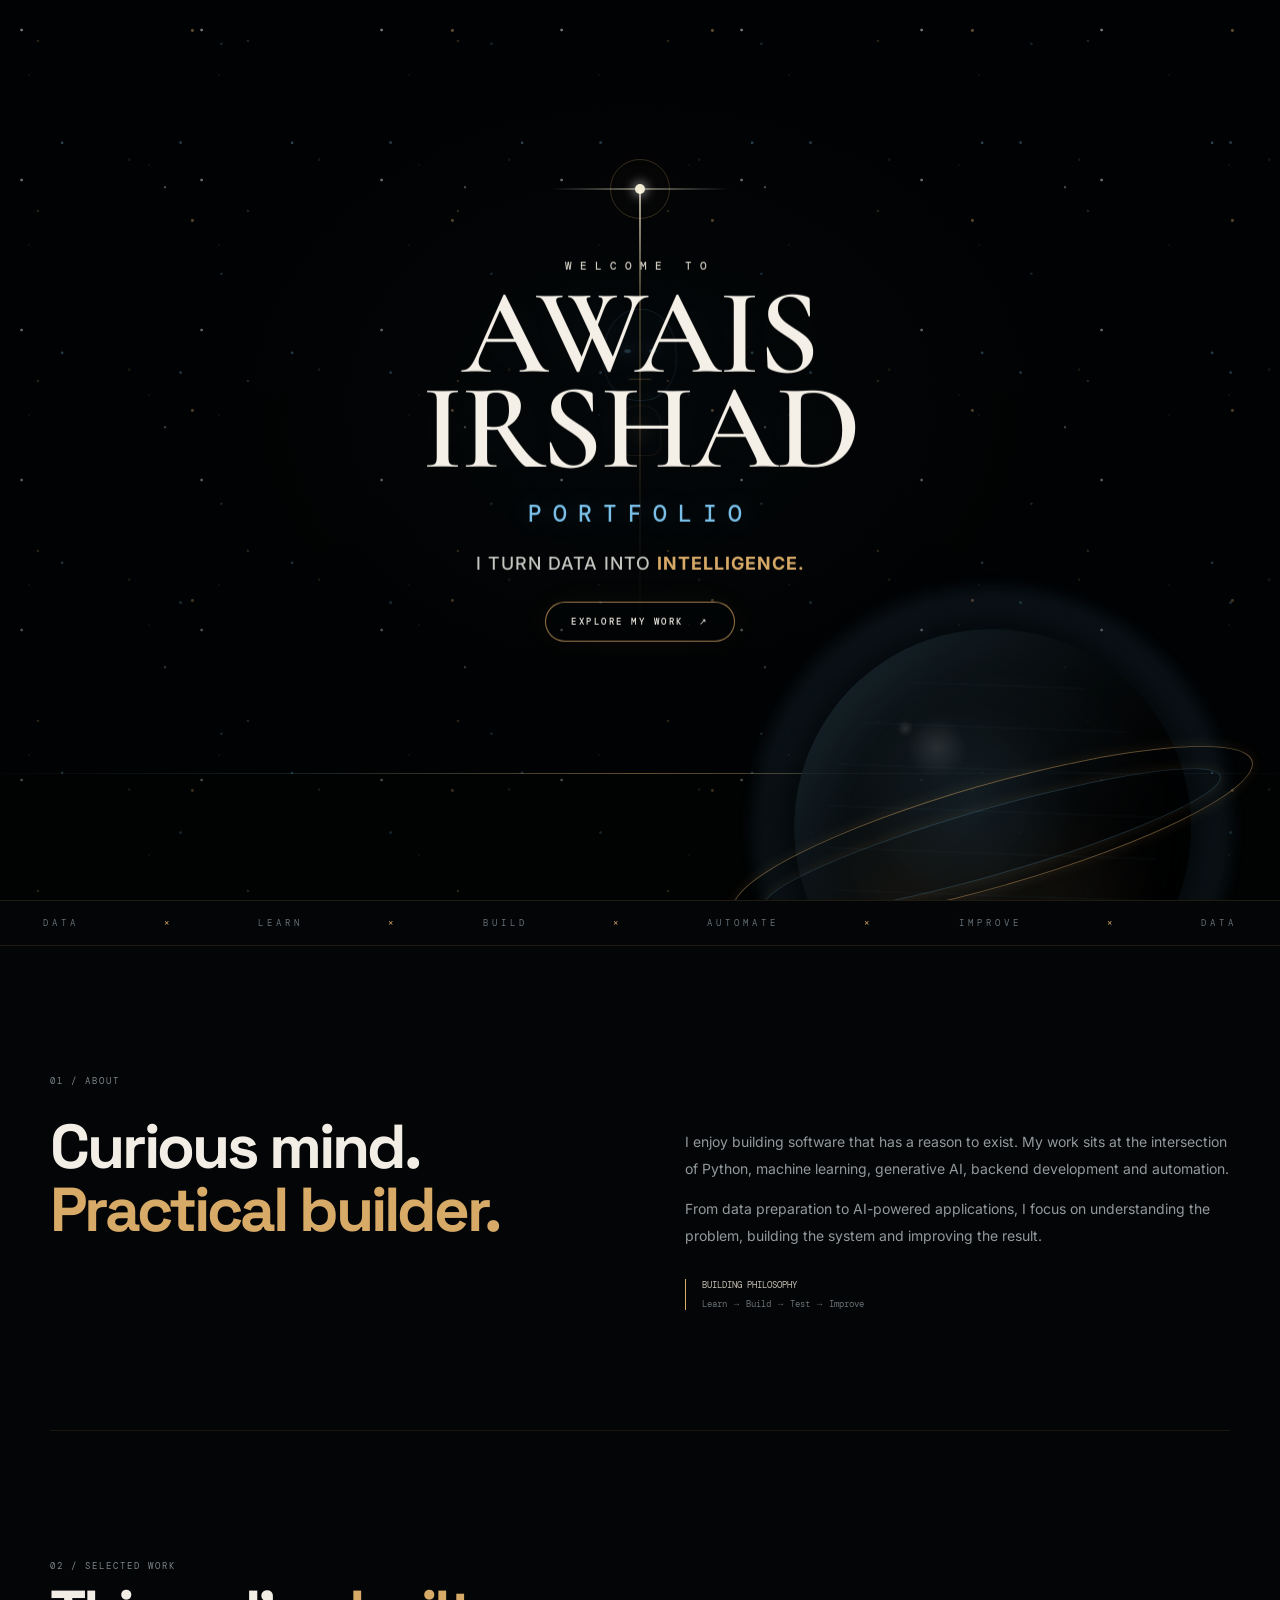
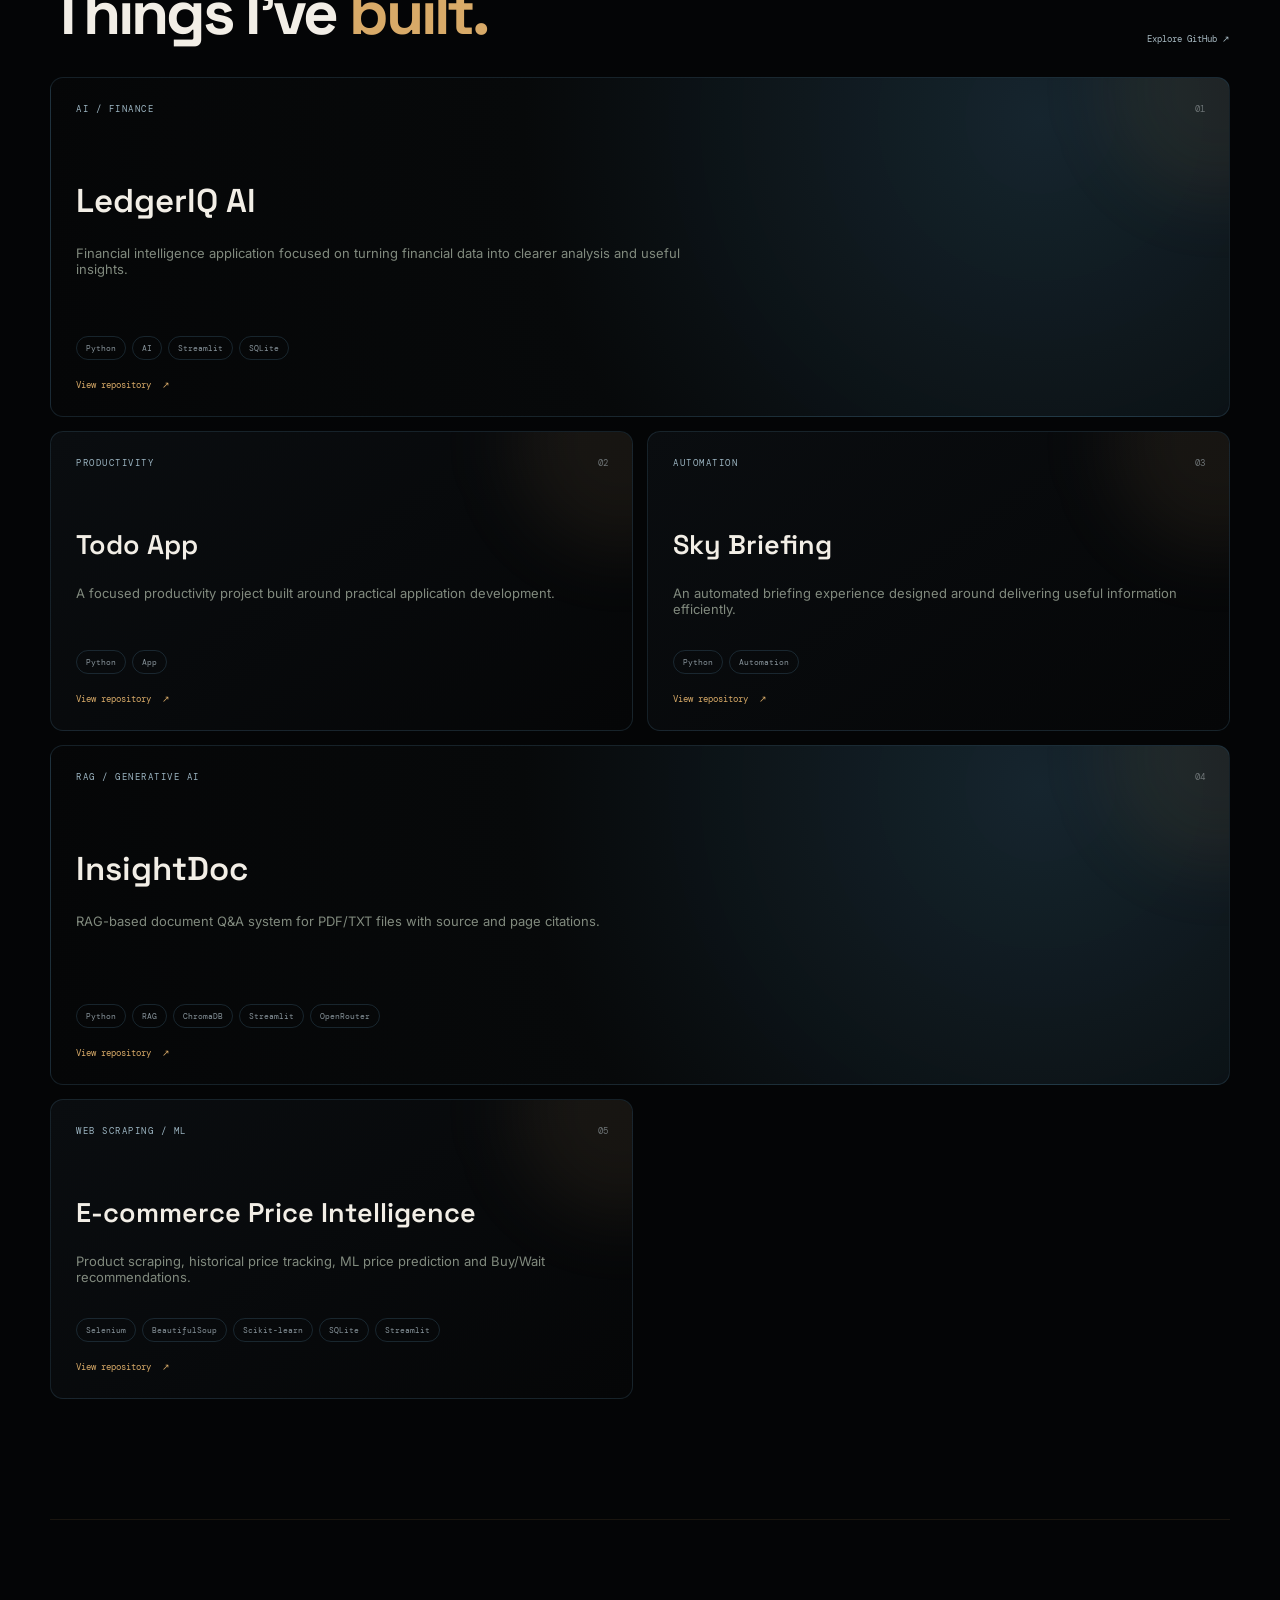
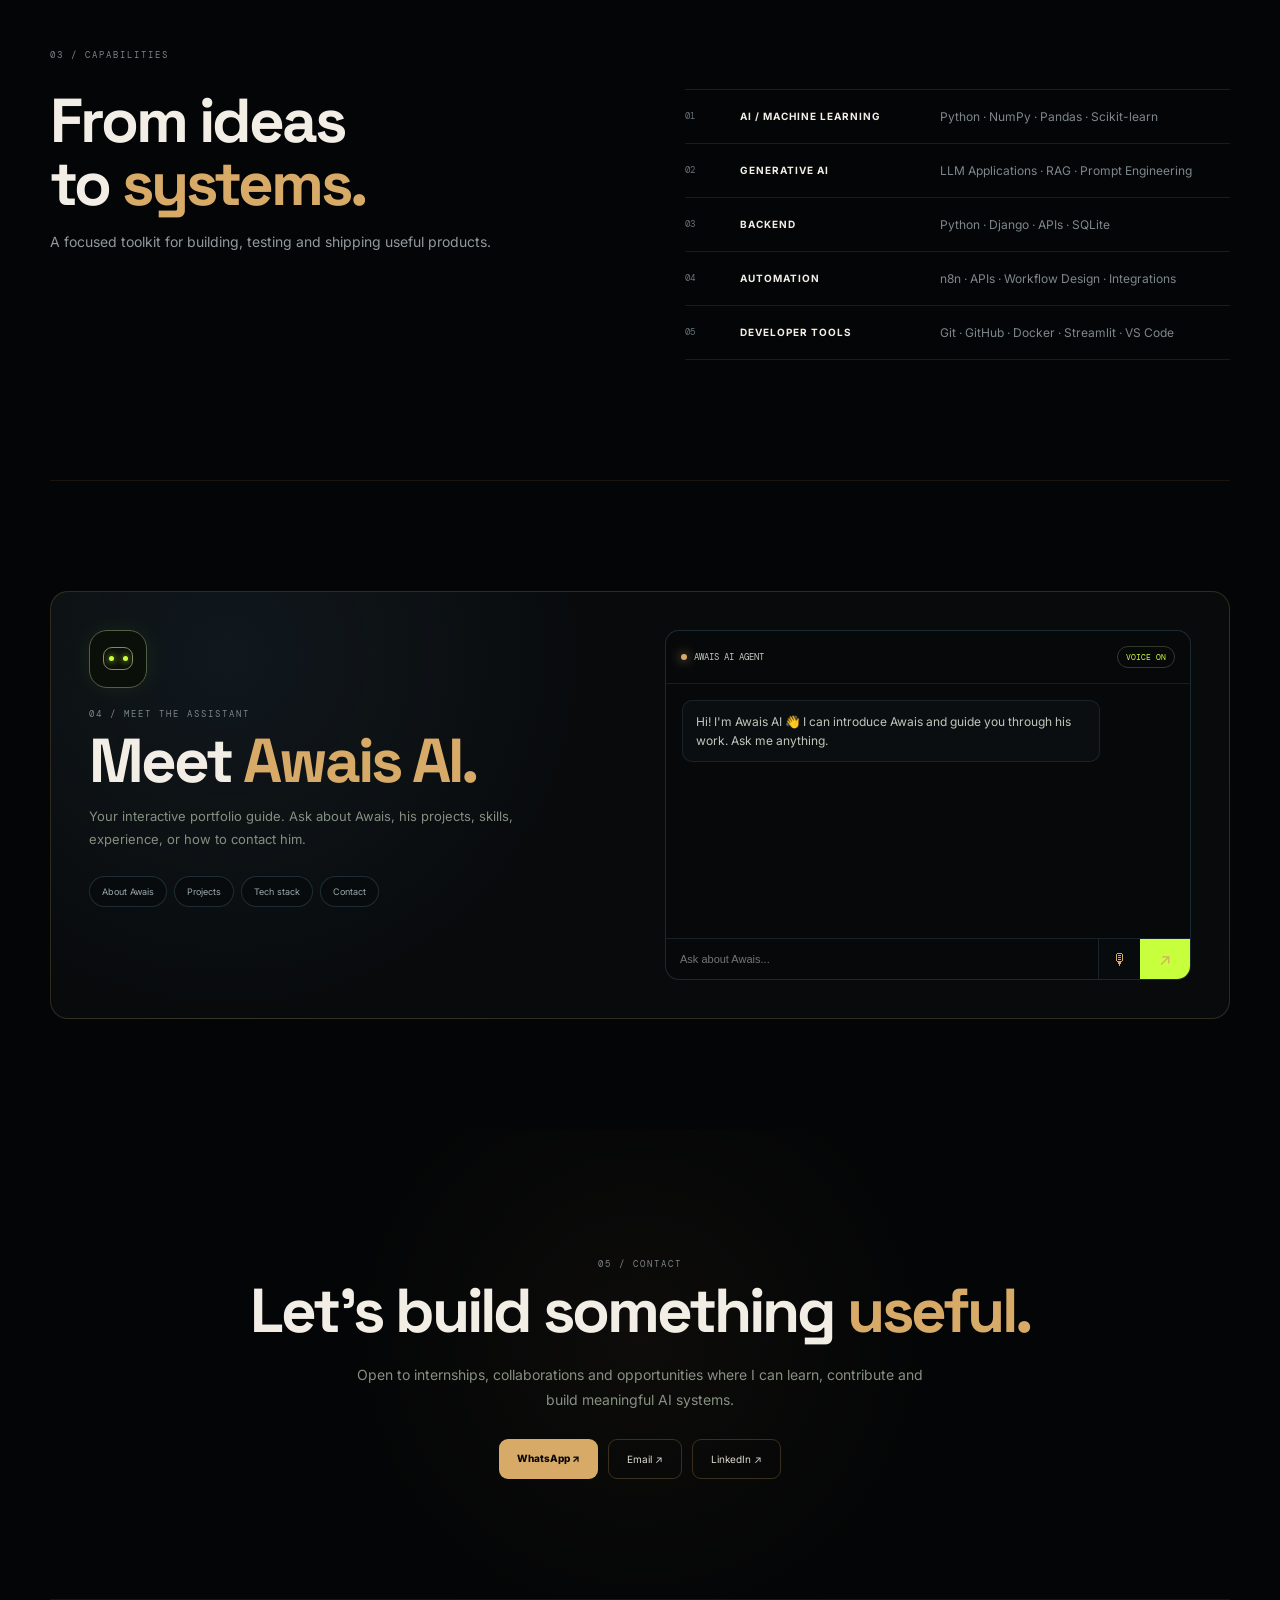
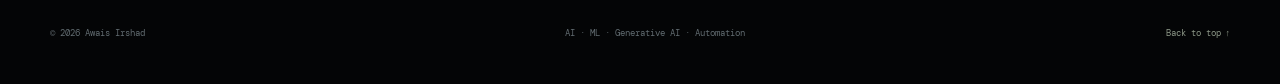
==== commit 6f4ba7a3: "Bust welcome asset cache and activate new environment" ====
--- a/portfolio/index.html
+++ b/portfolio/index.html
@@ -10,7 +10,7 @@
 <link rel="stylesheet" href="welcome-polish.css">
 <link rel="stylesheet" href="theme-consistency.css">
 <link rel="stylesheet" href="welcome-sequence.css">
-<link rel="stylesheet" href="welcome-final.css?v=20260828-1712">
+<link rel="stylesheet" href="welcome-final.css?v=20260828-1725">
 </head>
 <body class="lock">
 <div id="boot" aria-label="Portfolio introduction"></div>
@@ -22,33 +22,17 @@
 </header>
 <main id="home">
 <section class="hero wrap">
-  <div class="hero-copy">
-    <div class="eyebrow"><i></i> AI / ML ENGINEER</div>
-    <p class="micro">PYTHON · MACHINE LEARNING · GENERATIVE AI · AUTOMATION</p>
-    <h2>I TURN DATA INTO<br><span>INTELLIGENCE.</span></h2>
-    <p class="lead">I build practical AI/ML applications, intelligent automation workflows and generative AI experiences that turn real problems into useful software.</p>
-    <div class="actions"><a class="primary" href="#projects">Explore my work ↓</a><a class="secondary whatsapp" href="https://wa.me/923412850260?text=Hi%20Awais%2C%20I%20found%20your%20portfolio%20and%20would%20like%20to%20discuss%20an%20opportunity." target="_blank" rel="noreferrer">WhatsApp ↗</a></div>
-    <div class="stack"><span>PYTHON</span><span>SCIKIT-LEARN</span><span>LLM</span><span>RAG</span><span>N8N</span><span>DOCKER</span></div>
-  </div>
-  <div class="agent-stage" aria-label="Awais AI Agent visual">
-    <div class="agent-halo"></div><div class="agent-grid"></div><div class="agent-orbit oa"></div><div class="agent-orbit ob"></div>
-    <div class="agent-node n1">LLM</div><div class="agent-node n2">RAG</div><div class="agent-node n3">API</div>
-    <div class="robot-avatar"><div class="robot-aura"></div><div class="robot-head"><div class="robot-eye"><i></i><i></i></div><div class="robot-ear left"></div><div class="robot-ear right"></div></div><div class="robot-neck"></div><div class="robot-body"><span>AI</span><div class="robot-chest"></div></div><div class="robot-hand hand-left"></div><div class="robot-hand hand-right"></div></div>
-    <div class="agent-caption"><i></i><div><b>AWAIS AI AGENT</b><span>Online · voice enabled</span></div></div>
-  </div>
+  <div class="hero-copy"><div class="eyebrow"><i></i> AI / ML ENGINEER</div><p class="micro">PYTHON · MACHINE LEARNING · GENERATIVE AI · AUTOMATION</p><h2>I TURN DATA INTO<br><span>INTELLIGENCE.</span></h2><p class="lead">I build practical AI/ML applications, intelligent automation workflows and generative AI experiences that turn real problems into useful software.</p><div class="actions"><a class="primary" href="#projects">Explore my work ↓</a><a class="secondary whatsapp" href="https://wa.me/923412850260?text=Hi%20Awais%2C%20I%20found%20your%20portfolio%20and%20would%20like%20to%20discuss%20an%20opportunity." target="_blank" rel="noreferrer">WhatsApp ↗</a></div><div class="stack"><span>PYTHON</span><span>SCIKIT-LEARN</span><span>LLM</span><span>RAG</span><span>N8N</span><span>DOCKER</span></div></div>
+  <div class="agent-stage" aria-label="Awais AI Agent visual"><div class="agent-halo"></div><div class="agent-grid"></div><div class="agent-orbit oa"></div><div class="agent-orbit ob"></div><div class="agent-node n1">LLM</div><div class="agent-node n2">RAG</div><div class="agent-node n3">API</div><div class="robot-avatar"><div class="robot-aura"></div><div class="robot-head"><div class="robot-eye"><i></i><i></i></div><div class="robot-ear left"></div><div class="robot-ear right"></div></div><div class="robot-neck"></div><div class="robot-body"><span>AI</span><div class="robot-chest"></div></div><div class="robot-hand hand-left"></div><div class="robot-hand hand-right"></div></div><div class="agent-caption"><i></i><div><b>AWAIS AI AGENT</b><span>Online · voice enabled</span></div></div></div>
 </section>
 <section class="marquee"><div><span>DATA</span><b>×</b><span>LEARN</span><b>×</b><span>BUILD</span><b>×</b><span>AUTOMATE</span><b>×</b><span>IMPROVE</span><b>×</b><span>DATA</span></div></section>
 <section id="about" class="section wrap"><p class="label">01 / ABOUT</p><div class="two"><div><h3>Curious mind.<br><em>Practical builder.</em></h3></div><div class="body-copy"><p>I enjoy building software that has a reason to exist. My work sits at the intersection of Python, machine learning, generative AI, backend development and automation.</p><p>From data preparation to AI-powered applications, I focus on understanding the problem, building the system and improving the result.</p><div class="mini-stat"><b>BUILDING PHILOSOPHY</b><span>Learn → Build → Test → Improve</span></div></div></div></section>
-<section id="projects" class="section wrap"><div class="section-top"><div><p class="label">02 / SELECTED WORK</p><h3>Things I've <em>built.</em></h3></div><a href="https://github.com/awaisirshad336012?tab=repositories" target="_blank" rel="noreferrer">Explore GitHub ↗</a></div><div class="project-grid">
-<article class="project featured"><div class="project-no">01</div><div class="project-type">AI / FINANCE</div><h4>LedgerIQ AI</h4><p>Financial intelligence application focused on turning financial data into clearer analysis and useful insights.</p><div class="tags"><span>Python</span><span>AI</span><span>Streamlit</span><span>SQLite</span></div><a href="https://github.com/awaisirshad336012/Portfolio/tree/main/LedgerIQ_AI" target="_blank" rel="noreferrer">View repository <b>↗</b></a></article>
-<article class="project"><div class="project-no">02</div><div class="project-type">PRODUCTIVITY</div><h4>Todo App</h4><p>A focused productivity project built around practical application development.</p><div class="tags"><span>Python</span><span>App</span></div><a href="https://github.com/awaisirshad336012/Portfolio/tree/main/Todo-App" target="_blank" rel="noreferrer">View repository <b>↗</b></a></article>
-<article class="project"><div class="project-no">03</div><div class="project-type">AUTOMATION</div><h4>Sky Briefing</h4><p>An automated briefing experience designed around delivering useful information efficiently.</p><div class="tags"><span>Python</span><span>Automation</span></div><a href="https://github.com/awaisirshad336012/Portfolio/tree/main/sky-briefing" target="_blank" rel="noreferrer">View repository <b>↗</b></a></article>
-</div></section>
+<section id="projects" class="section wrap"><div class="section-top"><div><p class="label">02 / SELECTED WORK</p><h3>Things I've <em>built.</em></h3></div><a href="https://github.com/awaisirshad336012?tab=repositories" target="_blank" rel="noreferrer">Explore GitHub ↗</a></div><div class="project-grid"><article class="project featured"><div class="project-no">01</div><div class="project-type">AI / FINANCE</div><h4>LedgerIQ AI</h4><p>Financial intelligence application focused on turning financial data into clearer analysis and useful insights.</p><div class="tags"><span>Python</span><span>AI</span><span>Streamlit</span><span>SQLite</span></div><a href="https://github.com/awaisirshad336012/Portfolio/tree/main/LedgerIQ_AI" target="_blank" rel="noreferrer">View repository <b>↗</b></a></article><article class="project"><div class="project-no">02</div><div class="project-type">PRODUCTIVITY</div><h4>Todo App</h4><p>A focused productivity project built around practical application development.</p><div class="tags"><span>Python</span><span>App</span></div><a href="https://github.com/awaisirshad336012/Portfolio/tree/main/Todo-App" target="_blank" rel="noreferrer">View repository <b>↗</b></a></article><article class="project"><div class="project-no">03</div><div class="project-type">AUTOMATION</div><h4>Sky Briefing</h4><p>An automated briefing experience designed around delivering useful information efficiently.</p><div class="tags"><span>Python</span><span>Automation</span></div><a href="https://github.com/awaisirshad336012/Portfolio/tree/main/sky-briefing" target="_blank" rel="noreferrer">View repository <b>↗</b></a></article></div></section>
 <section id="capabilities" class="section wrap"><p class="label">03 / CAPABILITIES</p><div class="two skills"><div><h3>From ideas<br>to <em>systems.</em></h3><p class="body-copy">A focused toolkit for building, testing and shipping useful products.</p></div><div class="skill-list"><div><b>01</b><strong>AI / MACHINE LEARNING</strong><span>Python · NumPy · Pandas · Scikit-learn</span></div><div><b>02</b><strong>GENERATIVE AI</strong><span>LLM Applications · RAG · Prompt Engineering</span></div><div><b>03</b><strong>BACKEND</strong><span>Python · Django · APIs · SQLite</span></div><div><b>04</b><strong>AUTOMATION</strong><span>n8n · APIs · Workflow Design · Integrations</span></div><div><b>05</b><strong>DEVELOPER TOOLS</strong><span>Git · GitHub · Docker · Streamlit · VS Code</span></div></div></div></section>
 <section id="assistant" class="agent-section wrap"><div class="agent-panel"><div class="agent-intro"><div class="mini-robot"><div class="mini-head"><i></i><i></i></div></div><p class="label">04 / MEET THE ASSISTANT</p><h3>Meet <em>Awais AI.</em></h3><p>Your interactive portfolio guide. Ask about Awais, his projects, skills, experience, or how to contact him.</p><div class="quick-questions"><button data-question="Tell me about Awais">About Awais</button><button data-question="What projects has Awais built?">Projects</button><button data-question="What technologies does Awais use?">Tech stack</button><button data-question="How can I contact Awais?">Contact</button></div></div><div class="chat"><div class="chat-head"><span><i></i> AWAIS AI AGENT</span><button id="chatVoice" type="button">VOICE ON</button></div><div id="chatLog"><div class="msg agent-msg">Hi! I'm Awais AI 👋 I can introduce Awais and guide you through his work. Ask me anything.</div></div><form id="chatForm"><input id="chatInput" aria-label="Ask Awais AI" placeholder="Ask about Awais..." autocomplete="off"><button type="submit">↗</button></form></div></div></section>
 <section id="contact" class="section wrap contact"><p class="label">05 / CONTACT</p><h3>Let's build something <em>useful.</em></h3><p class="contact-copy">Open to internships, collaborations and opportunities where I can learn, contribute and build meaningful AI systems.</p><div class="actions"><a class="primary whatsapp" href="https://wa.me/923412850260?text=Hi%20Awais%2C%20I%20found%20your%20portfolio%20and%20would%20like%20to%20discuss%20an%20opportunity." target="_blank" rel="noreferrer">WhatsApp ↗</a><a class="secondary" href="mailto:awaisirshad336012@gmail.com">Email ↗</a><a class="secondary" href="https://www.linkedin.com/in/m-awais-irshad-b93783323" target="_blank" rel="noreferrer">LinkedIn ↗</a></div></section>
 </main>
 <footer class="wrap"><span>© 2026 Awais Irshad</span><span>AI · ML · Generative AI · Automation</span><a href="#home">Back to top ↑</a></footer>
 <script src="script.js"></script>
-<script src="welcome-final.js?v=20260828-1712"></script>
-</body></html>+<script src="welcome-final.js?v=20260828-1725"></script>
+</body></html>
--- a/portfolio/welcome-final.css
+++ b/portfolio/welcome-final.css
@@ -1,35 +1,24 @@
-/* AWAIS IRSHAD — CINEMATIC WELCOME / APPROVED STORYBOARD */
-#boot.final-welcome{position:fixed!important;inset:0!important;display:grid!important;place-items:center!important;background:#040506!important;color:#f2eee6!important;overflow:hidden!important;z-index:1000!important;isolation:isolate!important;opacity:1!important;visibility:visible!important}
-#boot.final-welcome .final-stars{position:absolute;inset:0;z-index:0;background-image:radial-gradient(circle at 12% 22%,rgba(121,191,232,.6) 0 1px,transparent 1.8px),radial-gradient(circle at 76% 18%,rgba(216,170,104,.75) 0 1.2px,transparent 2px),radial-gradient(circle at 88% 70%,rgba(121,191,232,.5) 0 1px,transparent 1.7px),radial-gradient(circle at 40% 80%,rgba(216,170,104,.38) 0 1px,transparent 1.7px);background-size:180px 160px,240px 200px,210px 190px,260px 220px;opacity:.42;animation:starfield 14s linear infinite}
-#boot.final-welcome .final-stars:after{content:"";position:absolute;inset:0;background:radial-gradient(circle at 50% 48%,transparent 0 24%,rgba(121,191,232,.035) 42%,transparent 66%),linear-gradient(180deg,transparent 65%,rgba(216,170,104,.035));}
-#boot.final-welcome .final-rain{display:none!important}
-#boot.final-welcome .final-star{position:absolute;z-index:5;left:68%;top:34%;width:8px;height:8px;border-radius:50%;background:#fff8e5;box-shadow:0 0 12px #fff8e5,0 0 40px rgba(216,170,104,.95),0 0 110px rgba(216,170,104,.5);opacity:0;animation:starBlink 2.4s .45s ease-out forwards}
-#boot.final-welcome .final-star:before{content:"";position:absolute;left:50%;top:50%;width:1px;height:250px;background:linear-gradient(to bottom,rgba(216,170,104,.9),rgba(216,170,104,0));transform:translate(-50%,-8%) scaleY(0);transform-origin:top;animation:beamDown 1.1s 1.55s ease-out forwards}
-#boot.final-welcome .final-star:after{content:"";position:absolute;left:50%;top:50%;width:260px;height:260px;border:1px solid rgba(216,170,104,.18);border-radius:50%;transform:translate(-50%,-50%) scale(.05);opacity:0;animation:orbitPulse 2.2s 1.65s ease-out forwards}
-#boot.final-welcome .final-ripples{position:absolute;z-index:3;left:68%;top:59%;width:420px;height:120px;border-radius:50%;border:1px solid rgba(216,170,104,.18);box-shadow:0 0 0 28px rgba(216,170,104,.025),0 0 0 58px rgba(216,170,104,.016);opacity:0;animation:ripple 2s 1.7s ease-out forwards}
-#boot.final-welcome .final-words{position:absolute;inset:0;z-index:4;pointer-events:none;font-family:'DM Mono',monospace;letter-spacing:3px;text-transform:uppercase}
-#boot.final-welcome .final-words span{position:absolute;opacity:0;white-space:nowrap;text-shadow:0 0 25px currentColor}
-#boot.final-welcome .w-data{left:17%;top:30%;color:rgba(121,191,232,.9);font-size:clamp(21px,2.6vw,38px);animation:concept 3.2s 2.05s ease-in-out forwards}
-#boot.final-welcome .w-ai{left:31%;top:56%;color:rgba(216,170,104,.9);font-size:clamp(17px,2vw,30px);animation:concept 3.2s 2.3s ease-in-out forwards}
-#boot.final-welcome .w-python{left:43%;top:20%;color:rgba(121,191,232,.76);font-size:clamp(13px,1.5vw,22px);animation:concept 3.2s 2.55s ease-in-out forwards}
-#boot.final-welcome .w-rag{right:23%;top:24%;color:rgba(216,170,104,.76);font-size:clamp(12px,1.4vw,20px);animation:concept 3.2s 2.8s ease-in-out forwards}
-#boot.final-welcome .w-automation{right:13%;top:59%;color:rgba(121,191,232,.72);font-size:clamp(12px,1.4vw,20px);animation:concept 3.2s 3.05s ease-in-out forwards}
-#boot.final-welcome .w-ml{left:22%;bottom:20%;color:rgba(121,191,232,.58);font-size:clamp(11px,1.2vw,18px);animation:concept 3.2s 3.3s ease-in-out forwards}
-#boot.final-welcome .final-ai{position:absolute;z-index:5;right:13%;top:25%;width:210px;height:290px;opacity:0;animation:aiAwaken 2.2s 4.15s ease-out forwards}
-#boot.final-welcome .final-ai .head{position:absolute;left:45px;top:10px;width:120px;height:155px;border:1px solid rgba(121,191,232,.48);border-radius:50% 50% 44% 44%;background:radial-gradient(circle at 50% 42%,rgba(121,191,232,.12),rgba(121,191,232,.015) 58%,transparent 72%);box-shadow:inset 0 0 40px rgba(121,191,232,.08),0 0 50px rgba(121,191,232,.1)}
-#boot.final-welcome .final-ai .head:after{content:"";position:absolute;left:16px;right:16px;bottom:28px;height:1px;background:linear-gradient(90deg,transparent,rgba(216,170,104,.8),transparent);box-shadow:0 0 12px rgba(216,170,104,.55)}
-#boot.final-welcome .final-ai i{position:absolute;top:67px;width:8px;height:4px;border-radius:50%;background:#79bfe8;box-shadow:0 0 15px #79bfe8;animation:aiBlink 3.8s infinite}
-#boot.final-welcome .final-ai i:first-child{left:74px}.final-ai i:nth-child(2){left:125px}.final-ai b{position:absolute;left:86px;top:108px;width:40px;height:1px;background:#d8aa68;box-shadow:0 0 14px rgba(216,170,104,.75)}
-#boot.final-welcome .final-copy{position:relative;z-index:10;width:min(1100px,88%);text-align:center;opacity:0;transform:translateY(24px) scale(.97);animation:copyReveal 1.8s 5.55s cubic-bezier(.16,1,.3,1) forwards}
-#boot.final-welcome .final-copy .kicker{font:500 11px 'DM Mono';letter-spacing:7px;color:#aaa9a2;margin:0 0 17px}
-#boot.final-welcome .final-copy h1{margin:0;font:600 clamp(66px,10vw,150px)/.78 'Cormorant Garamond',Georgia,serif;letter-spacing:-2px;color:#f2eee6;text-shadow:0 0 45px rgba(255,255,255,.05)}
-#boot.final-welcome .final-copy h1 span{display:block}
-#boot.final-welcome .final-copy .portfolio{margin:22px 0 25px;font:500 clamp(15px,2vw,24px) 'DM Mono';letter-spacing:10px;color:#79bfe8}
-#boot.final-welcome .final-copy .manifesto{margin:0;color:#a2a4a1;font:500 clamp(14px,1.4vw,18px) 'Inter';letter-spacing:1px}.final-copy .manifesto strong{color:#d8aa68}
-#boot.final-welcome .final-copy .cta{display:inline-flex;margin-top:29px;padding:13px 24px;border:1px solid rgba(216,170,104,.68);border-radius:999px;color:#eee8dd;font:500 9px 'DM Mono';letter-spacing:2px;transition:.25s}
-#boot.final-welcome .final-copy .cta:hover{background:rgba(216,170,104,.1);box-shadow:0 0 35px rgba(216,170,104,.15);transform:translateY(-2px)}
-#boot.final-welcome .final-copy .voice{display:none!important}
-#boot.final-welcome.exit{opacity:0!important;visibility:hidden!important;pointer-events:none!important;transform:scale(1.045)!important}
-@keyframes starfield{to{background-position:28px 36px,-30px 22px,22px -18px,-20px 30px}}@keyframes starBlink{0%,18%{opacity:0;transform:scale(.2)}34%{opacity:1;transform:scale(1)}47%{opacity:.2;transform:scale(2.8)}61%{opacity:1;transform:scale(1)}100%{opacity:.9;transform:scale(1)}}@keyframes beamDown{to{transform:translate(-50%,-8%) scaleY(1);opacity:.7}}@keyframes orbitPulse{0%{opacity:0;transform:translate(-50%,-50%) scale(.05)}25%{opacity:.7}100%{opacity:0;transform:translate(-50%,-50%) scale(1.15)}}@keyframes ripple{0%{opacity:0;transform:translate(-50%,-50%) scale(.2)}35%{opacity:.7}100%{opacity:0;transform:translate(-50%,-50%) scale(1.45)}}@keyframes concept{0%{opacity:0;transform:translateY(18px) scale(.84)}24%{opacity:.9}64%{opacity:.62}100%{opacity:0;transform:translateY(-38px) scale(1.1)}}@keyframes aiAwaken{0%{opacity:0;transform:translateY(20px) scale(.78)}35%{opacity:.68}100%{opacity:.36;transform:none}}@keyframes aiBlink{0%,45%,48%,100%{transform:scaleY(1)}46%,47%{transform:scaleY(.15)}}@keyframes copyReveal{to{opacity:1;transform:none}}
-@media(max-width:700px){#boot.final-welcome .final-star{left:50%;top:27%}#boot.final-welcome .final-ripples{left:50%;top:52%;width:280px}.final-ai{right:0!important;top:18%!important;transform:scale(.65)}#boot.final-welcome .final-copy{width:94%}#boot.final-welcome .final-copy h1{font-size:clamp(62px,18vw,100px)}#boot.final-welcome .final-copy .portfolio{letter-spacing:6px}.final-words span{font-size:11px!important}}
+/* AWAIS IRSHAD — FULL CINEMATIC STAR-WORLD WELCOME */
+#boot.final-welcome{position:fixed!important;inset:0!important;display:block!important;background:#020304!important;color:#f4efe6!important;overflow:hidden!important;z-index:1000!important;isolation:isolate!important;opacity:1!important;visibility:visible!important;font-family:Inter,system-ui,sans-serif}
+#boot.final-welcome *{box-sizing:border-box}
+.world-stars{position:absolute;inset:0;z-index:0;background-image:radial-gradient(circle at 12% 20%,rgba(255,255,255,.8) 0 1px,transparent 1.8px),radial-gradient(circle at 27% 68%,rgba(121,191,232,.65) 0 1px,transparent 1.7px),radial-gradient(circle at 74% 16%,rgba(216,170,104,.8) 0 1px,transparent 2px),radial-gradient(circle at 86% 62%,rgba(121,191,232,.55) 0 1px,transparent 1.8px),radial-gradient(circle at 55% 78%,rgba(255,255,255,.5) 0 1px,transparent 1.6px);background-size:180px 150px,230px 210px,260px 190px,210px 230px,300px 240px;opacity:.58;animation:starDrift 18s linear infinite}
+.world-stars:after{content:"";position:absolute;inset:0;background:radial-gradient(ellipse at 50% 45%,rgba(30,68,88,.12),transparent 45%),linear-gradient(180deg,rgba(0,0,0,.05),rgba(0,0,0,.5));}
+.world-dust{position:absolute;inset:-20%;z-index:1;background-image:radial-gradient(circle,rgba(121,191,232,.55) 0 1px,transparent 1.5px),radial-gradient(circle,rgba(216,170,104,.55) 0 1px,transparent 1.5px);background-size:190px 170px,270px 230px;opacity:.12;animation:dustMove 22s linear infinite}
+.world-horizon{position:absolute;left:-5%;right:-5%;bottom:14%;height:1px;z-index:2;background:linear-gradient(90deg,transparent,rgba(121,191,232,.15) 25%,rgba(216,170,104,.45) 50%,rgba(121,191,232,.15) 75%,transparent);box-shadow:0 0 35px rgba(121,191,232,.12);opacity:0;animation:horizonIn 1.5s 1.8s ease-out forwards}
+.world-planet{position:absolute;z-index:3;right:7%;bottom:-14%;width:min(31vw,420px);height:min(31vw,420px);border-radius:50%;opacity:0;animation:planetRise 2.8s 4.4s cubic-bezier(.16,1,.3,1) forwards}
+.planet-surface{position:absolute;inset:0;border-radius:50%;background:radial-gradient(circle at 36% 30%,rgba(255,255,255,.13),transparent 8%),radial-gradient(circle at 45% 45%,rgba(121,191,232,.12),transparent 34%),radial-gradient(circle at 30% 72%,rgba(216,170,104,.09),transparent 30%),linear-gradient(145deg,#17242a,#050708 62%);box-shadow:inset -45px -30px 90px rgba(0,0,0,.85),inset 18px 10px 40px rgba(121,191,232,.1),0 0 80px rgba(121,191,232,.1);overflow:hidden}
+.planet-surface:before{content:"";position:absolute;inset:8%;border-radius:50%;background:repeating-linear-gradient(20deg,transparent 0 18px,rgba(121,191,232,.035) 19px 20px,transparent 21px 42px);transform:rotate(-18deg);opacity:.8}.planet-surface:after{content:"";position:absolute;inset:0;border-radius:50%;background:radial-gradient(circle at 28% 25%,rgba(255,255,255,.14),transparent 2%,transparent 30%),radial-gradient(circle at 65% 70%,rgba(216,170,104,.08),transparent 30%)}
+.planet-glow{position:absolute;inset:-12%;border-radius:50%;background:radial-gradient(circle,transparent 55%,rgba(121,191,232,.1) 66%,transparent 72%);filter:blur(7px)}
+.planet-ring{position:absolute;left:-18%;top:39%;width:136%;height:26%;border:1px solid rgba(216,170,104,.55);border-radius:50%;transform:rotate(-16deg);box-shadow:0 0 14px rgba(216,170,104,.15)}.planet-ring.r2{left:-10%;top:45%;width:120%;height:17%;border-color:rgba(121,191,232,.25);transform:rotate(-16deg)}
+.world-star{position:absolute;z-index:8;left:50%;top:21%;width:10px;height:10px;border-radius:50%;transform:translate(-50%,-50%) scale(.2);opacity:0;background:#fff8df;box-shadow:0 0 12px #fff,0 0 40px rgba(216,170,104,.95),0 0 120px rgba(216,170,104,.45);animation:starIgnites 2.6s .35s ease-out forwards}
+.world-star:before,.world-star:after{content:"";position:absolute;left:50%;top:50%;background:linear-gradient(90deg,transparent,rgba(255,248,223,.9),transparent)}.world-star:before{width:180px;height:1px;transform:translate(-50%,-50%)}.world-star:after{width:1px;height:180px;transform:translate(-50%,-50%)}.world-star span{position:absolute;inset:-25px;border:1px solid rgba(216,170,104,.24);border-radius:50%;animation:starHalo 2.8s 1.1s ease-out infinite}
+.world-beam{position:absolute;z-index:4;left:50%;top:21%;width:2px;height:52%;transform:translateX(-50%) scaleY(0);transform-origin:top;background:linear-gradient(to bottom,rgba(255,248,223,.85),rgba(216,170,104,.35) 25%,rgba(216,170,104,.08) 70%,transparent);filter:blur(.2px);opacity:0;animation:beamGrow 1.7s 1.45s ease-out forwards}
+.world-ripples{position:absolute;z-index:4;left:50%;top:72%;width:min(62vw,900px);height:min(18vw,230px);transform:translate(-50%,-50%);border-radius:50%;opacity:0;animation:ripplesIn 2.4s 1.75s ease-out forwards}.world-ripples i{position:absolute;inset:0;border:1px solid rgba(216,170,104,.3);border-radius:50%;transform:scale(.15);opacity:0}.world-ripples i:nth-child(1){animation:rippleOne 3.6s 1.8s ease-out infinite}.world-ripples i:nth-child(2){animation:rippleOne 3.6s 2.15s ease-out infinite}.world-ripples i:nth-child(3){animation:rippleOne 3.6s 2.5s ease-out infinite}.world-ripples i:nth-child(4){animation:rippleOne 3.6s 2.85s ease-out infinite}
+.world-trails{position:absolute;inset:0;z-index:5;pointer-events:none}.world-trails i{position:absolute;width:22vw;height:1px;transform-origin:left center;background:linear-gradient(90deg,transparent,rgba(121,191,232,.6),rgba(216,170,104,.8),transparent);opacity:0;filter:blur(.3px)}.world-trails i:nth-child(1){left:22%;top:48%;transform:rotate(-17deg);animation:trail 3.2s 2.1s ease-out forwards}.world-trails i:nth-child(2){left:29%;top:60%;transform:rotate(12deg);animation:trail 3.2s 2.35s ease-out forwards}.world-trails i:nth-child(3){right:18%;top:43%;transform:rotate(19deg);animation:trail 3.2s 2.6s ease-out forwards}.world-trails i:nth-child(4){left:37%;top:35%;transform:rotate(-5deg);animation:trail 3.2s 2.85s ease-out forwards}.world-trails i:nth-child(5){right:30%;top:63%;transform:rotate(-9deg);animation:trail 3.2s 3.1s ease-out forwards}
+.world-words{position:absolute;inset:0;z-index:7;font-family:'DM Mono',monospace;letter-spacing:3px;text-transform:uppercase;pointer-events:none}.world-words span{position:absolute;opacity:0;white-space:nowrap;text-shadow:0 0 24px currentColor}.wd1{left:14%;top:39%;color:#79bfe8;font-size:clamp(20px,2.5vw,36px);animation:wordFloat 4s 2.1s ease-in-out forwards}.wd2{left:28%;top:27%;color:#d8aa68;font-size:clamp(16px,1.8vw,26px);animation:wordFloat 4s 2.35s ease-in-out forwards}.wd3{left:39%;top:16%;color:#79bfe8;font-size:clamp(12px,1.4vw,20px);animation:wordFloat 4s 2.6s ease-in-out forwards}.wd4{right:30%;top:30%;color:#d8aa68;font-size:clamp(13px,1.5vw,22px);animation:wordFloat 4s 2.85s ease-in-out forwards}.wd5{right:12%;top:48%;color:#79bfe8;font-size:clamp(11px,1.3vw,19px);animation:wordFloat 4s 3.1s ease-in-out forwards}.wd6{left:12%;bottom:25%;color:rgba(121,191,232,.72);font-size:clamp(10px,1.2vw,17px);animation:wordFloat 4s 3.35s ease-in-out forwards}.wd7{right:18%;bottom:27%;color:rgba(216,170,104,.7);font-size:clamp(10px,1.15vw,17px);animation:wordFloat 4s 3.6s ease-in-out forwards}.wd8{left:45%;bottom:18%;color:rgba(121,191,232,.62);font-size:clamp(10px,1.1vw,16px);animation:wordFloat 4s 3.85s ease-in-out forwards}
+.world-ai{position:absolute;z-index:8;left:50%;top:43%;width:120px;height:170px;transform:translate(-50%,-50%) scale(.55);opacity:0;filter:drop-shadow(0 0 30px rgba(121,191,232,.18));animation:aiMaterialize 2.5s 4.2s ease-out forwards}.ai-head{position:absolute;left:20px;top:0;width:80px;height:100px;border:1px solid rgba(121,191,232,.48);border-radius:48% 48% 44% 44%;background:radial-gradient(circle at 50% 40%,rgba(121,191,232,.12),transparent 65%);box-shadow:inset 0 0 35px rgba(121,191,232,.08)}.ai-head i{position:absolute;top:43px;width:7px;height:4px;border-radius:50%;background:#79bfe8;box-shadow:0 0 12px #79bfe8;animation:aiBlink 4s infinite}.ai-head i:first-child{left:22px}.ai-head i:nth-child(2){right:22px}.ai-head b{position:absolute;left:27px;right:27px;bottom:22px;height:1px;background:#d8aa68;box-shadow:0 0 10px rgba(216,170,104,.7)}.ai-core{position:absolute;left:37px;top:105px;width:46px;height:55px;border:1px solid rgba(216,170,104,.3);border-radius:20px 20px 12px 12px;background:radial-gradient(circle,rgba(216,170,104,.18),transparent 62%);box-shadow:0 0 35px rgba(216,170,104,.08)}
+.final-copy{position:absolute;z-index:20;left:50%;top:50%;width:min(1050px,90%);transform:translate(-50%,-42%) translateY(35px);text-align:center;opacity:0;animation:copyReveal 1.8s 6.15s cubic-bezier(.16,1,.3,1) forwards}.final-copy .kicker{margin:0 0 14px;color:#d0cbc0;font:500 11px 'DM Mono';letter-spacing:8px}.final-copy h1{margin:0;color:#f5f0e7;font:600 clamp(66px,9.5vw,145px)/.78 'Cormorant Garamond',Georgia,serif;letter-spacing:-2px;text-shadow:0 0 55px rgba(255,255,255,.06)}.final-copy h1 span{display:block}.final-copy .portfolio{margin:22px 0 24px;color:#79bfe8;font:500 clamp(15px,1.8vw,23px) 'DM Mono';letter-spacing:11px;text-shadow:0 0 22px rgba(121,191,232,.25)}.final-copy .manifesto{margin:0;color:#c5c5c0;font:500 clamp(14px,1.4vw,18px) Inter,sans-serif;letter-spacing:1px}.final-copy .manifesto strong{color:#d8aa68}.final-copy .cta{display:inline-flex;margin-top:28px;padding:13px 25px;border:1px solid rgba(216,170,104,.72);border-radius:999px;color:#f2eee6;font:500 9px 'DM Mono';letter-spacing:2.5px;text-decoration:none;background:rgba(3,5,6,.25);backdrop-filter:blur(8px);box-shadow:0 0 30px rgba(216,170,104,.05);transition:.25s}.final-copy .cta:hover{background:rgba(216,170,104,.1);box-shadow:0 0 45px rgba(216,170,104,.18);transform:translateY(-2px)}
+#boot.final-welcome.exit{opacity:0!important;visibility:hidden!important;pointer-events:none!important;transform:scale(1.035)!important;transition:opacity 1s ease,transform 1s ease}
+@keyframes starDrift{to{background-position:28px 36px,-30px 22px,25px -18px,-20px 30px,20px -25px}}@keyframes dustMove{to{transform:translate(3%,4%) scale(1.03)}}@keyframes horizonIn{to{opacity:1}}@keyframes starIgnites{0%{opacity:0;transform:translate(-50%,-50%) scale(.15)}28%{opacity:1;transform:translate(-50%,-50%) scale(1)}43%{opacity:.18;transform:translate(-50%,-50%) scale(2.7)}57%{opacity:1;transform:translate(-50%,-50%) scale(1.1)}100%{opacity:.95;transform:translate(-50%,-50%) scale(1)}}@keyframes starHalo{0%{transform:scale(.2);opacity:0}40%{opacity:.7}100%{transform:scale(1.7);opacity:0}}@keyframes beamGrow{to{opacity:.8;transform:translateX(-50%) scaleY(1)}}@keyframes ripplesIn{to{opacity:1}}@keyframes rippleOne{0%{opacity:0;transform:scale(.15)}25%{opacity:.65}100%{opacity:0;transform:scale(1.35)}}@keyframes trail{0%{opacity:0;transform:scaleX(.05) rotate(var(--r,0deg))}30%{opacity:.65}100%{opacity:0;transform:scaleX(1.2) rotate(var(--r,0deg))}}@keyframes wordFloat{0%{opacity:0;transform:translateY(22px) scale(.82)}24%{opacity:.92}58%{opacity:.7}100%{opacity:0;transform:translateY(-48px) scale(1.08)}}@keyframes aiMaterialize{0%{opacity:0;transform:translate(-50%,-50%) scale(.35)}35%{opacity:.65;transform:translate(-50%,-50%) scale(1)}70%{opacity:.38}100%{opacity:.26;transform:translate(-50%,-50%) scale(.92)}}@keyframes aiBlink{0%,45%,48%,100%{transform:scaleY(1)}46%,47%{transform:scaleY(.12)}}@keyframes planetRise{0%{opacity:0;transform:translateY(100px) scale(.78)}35%{opacity:.9}100%{opacity:.82;transform:translateY(0) scale(1)}}@keyframes copyReveal{to{opacity:1;transform:translate(-50%,-50%) translateY(0)}}
+@media(max-width:700px){.world-planet{width:290px;height:290px;right:-80px;bottom:-40px}.world-star{left:50%;top:17%}.world-beam{height:42%}.world-ripples{top:62%;width:100vw}.world-ai{top:39%;transform:translate(-50%,-50%) scale(.72)}.final-copy{top:52%;width:94%}.final-copy h1{font-size:clamp(60px,18vw,100px)}.final-copy .portfolio{letter-spacing:6px}.wd1{left:5%!important}.wd5{right:4%!important}.wd6{left:5%!important}}
 @media(prefers-reduced-motion:reduce){#boot.final-welcome *{animation-duration:.01ms!important;animation-iteration-count:1!important}}
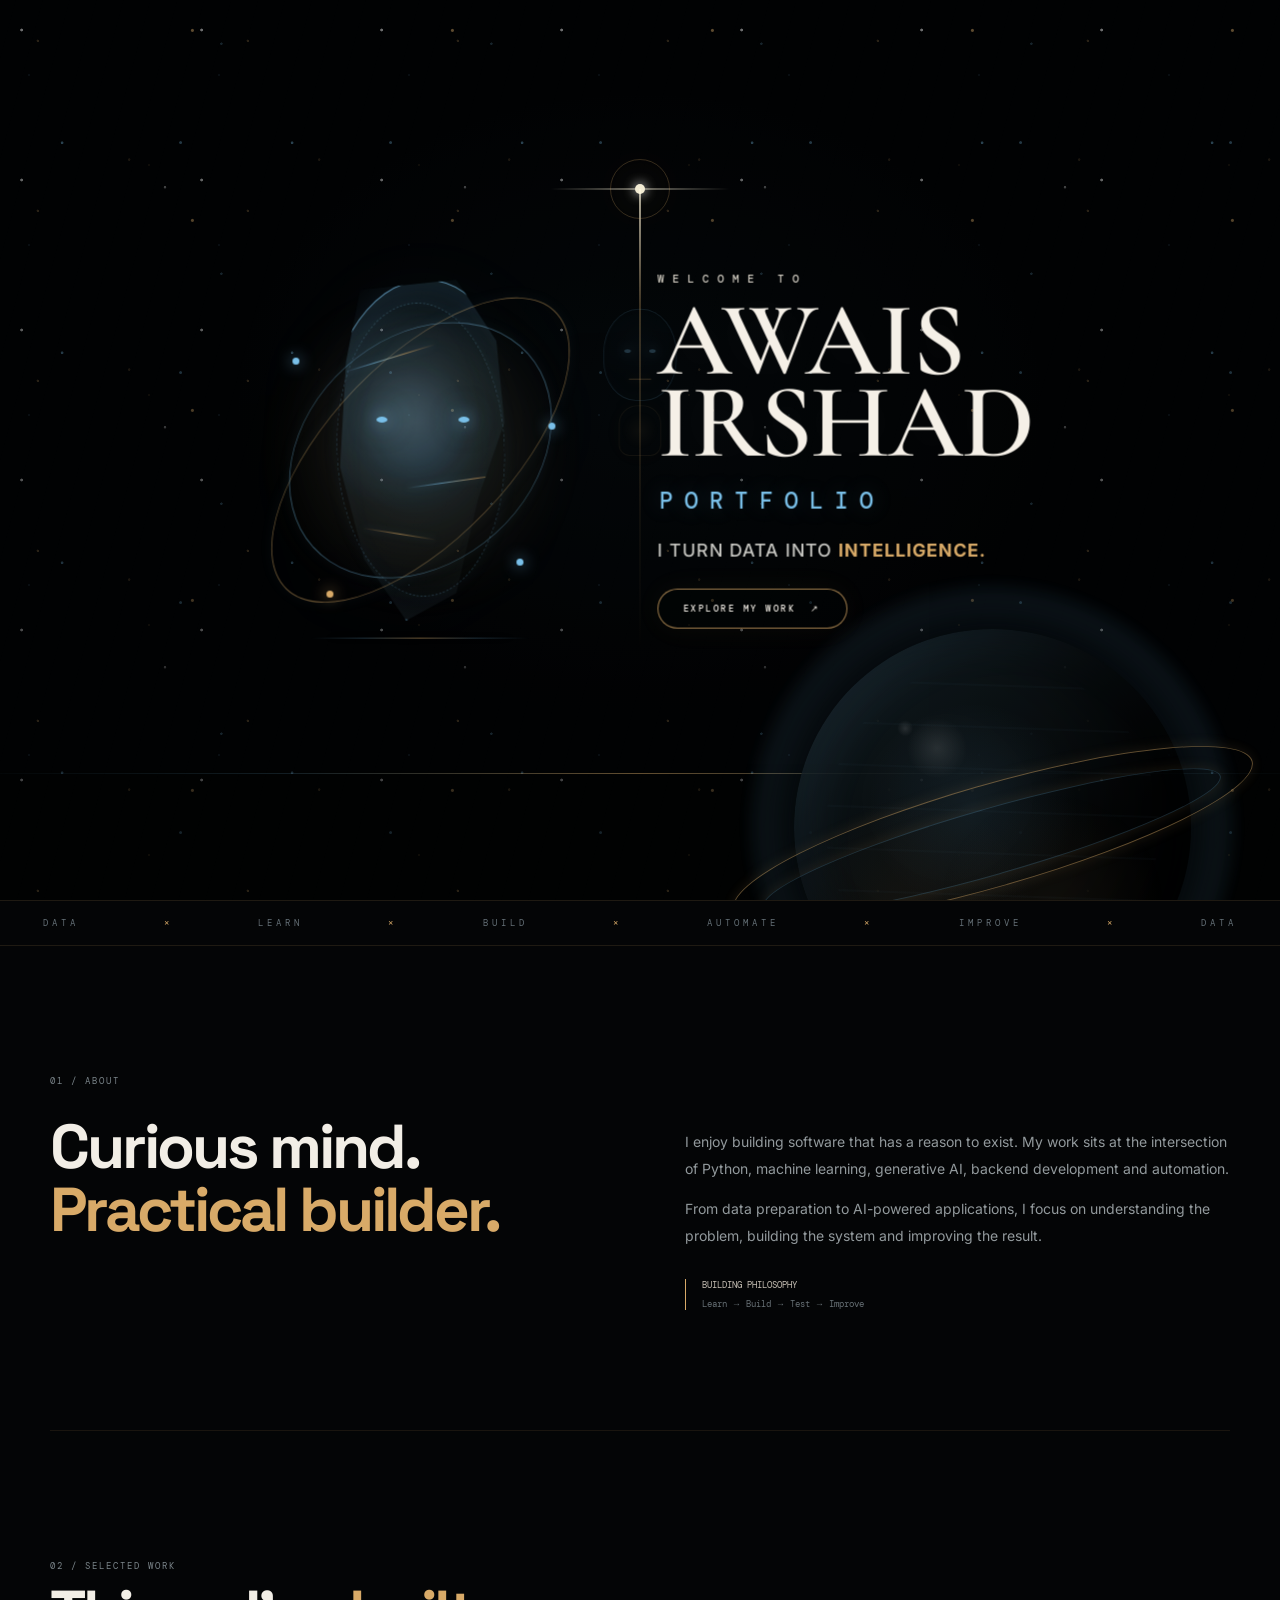
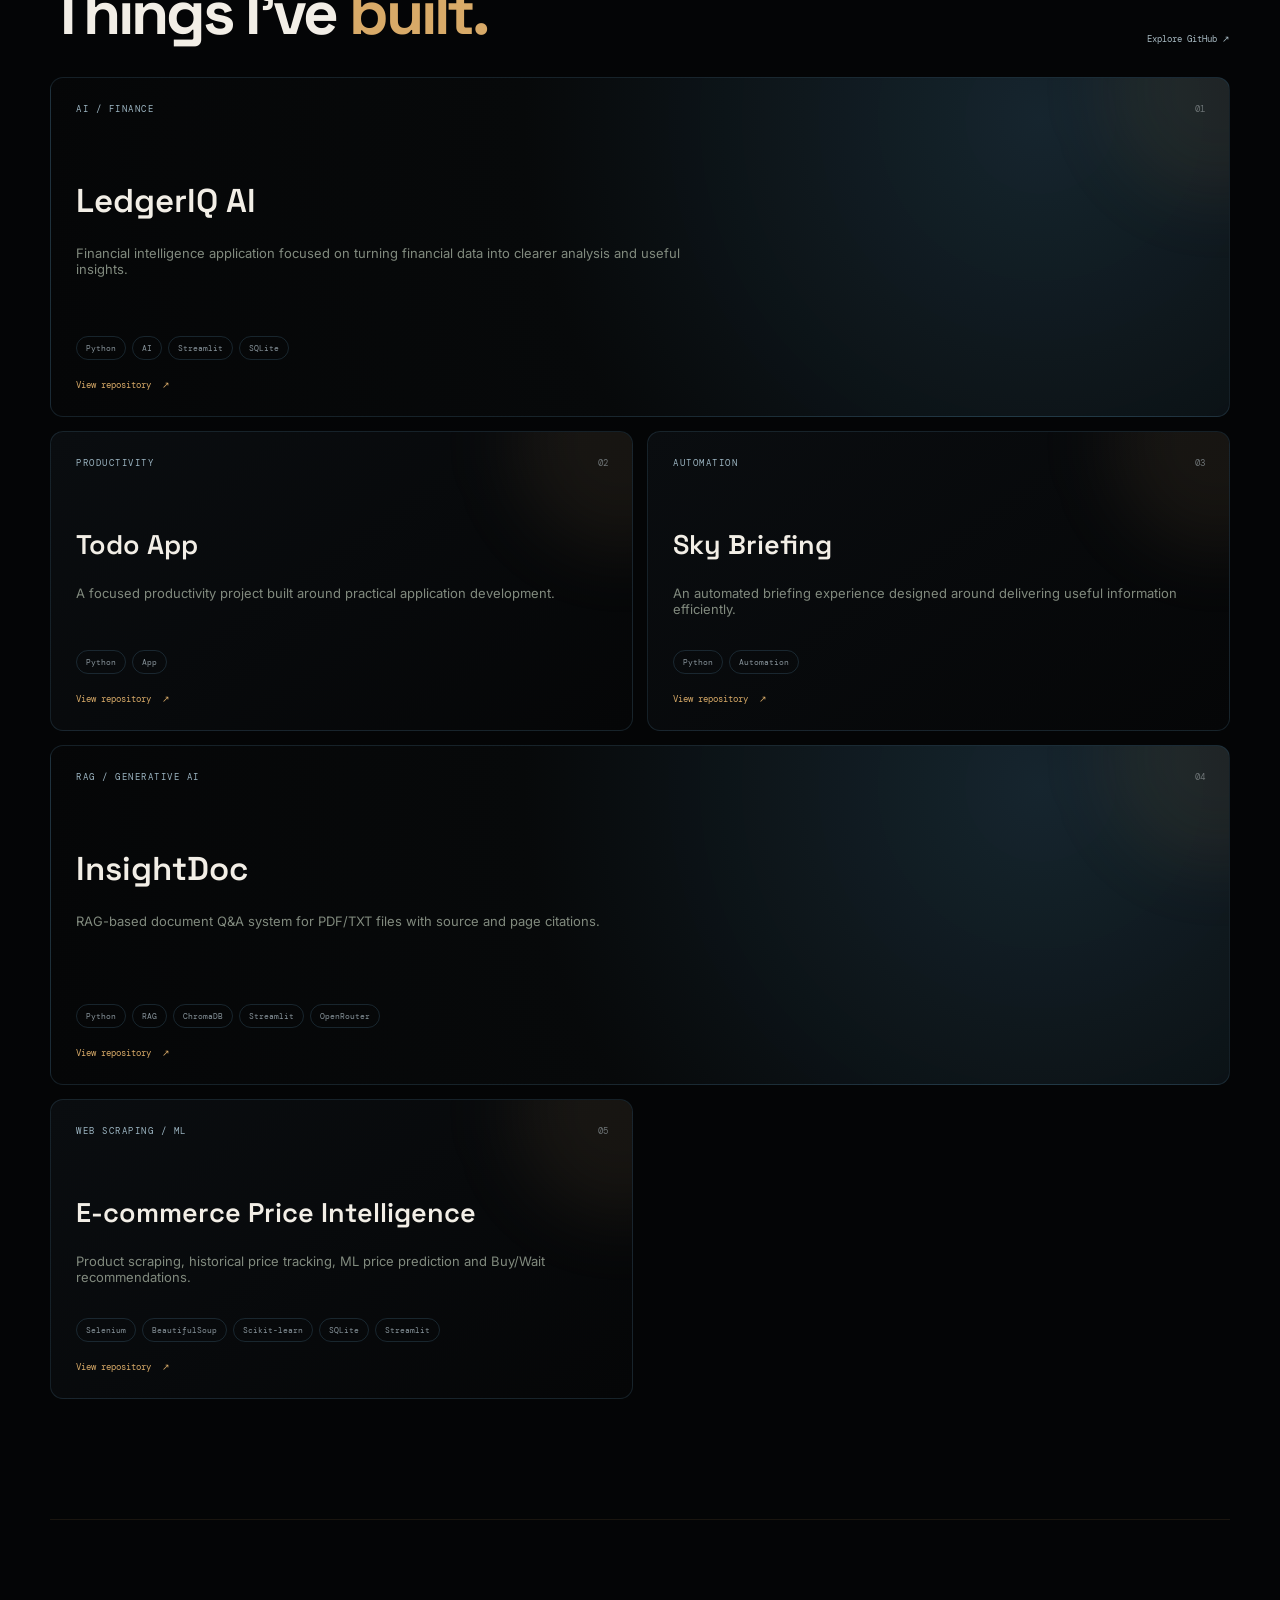
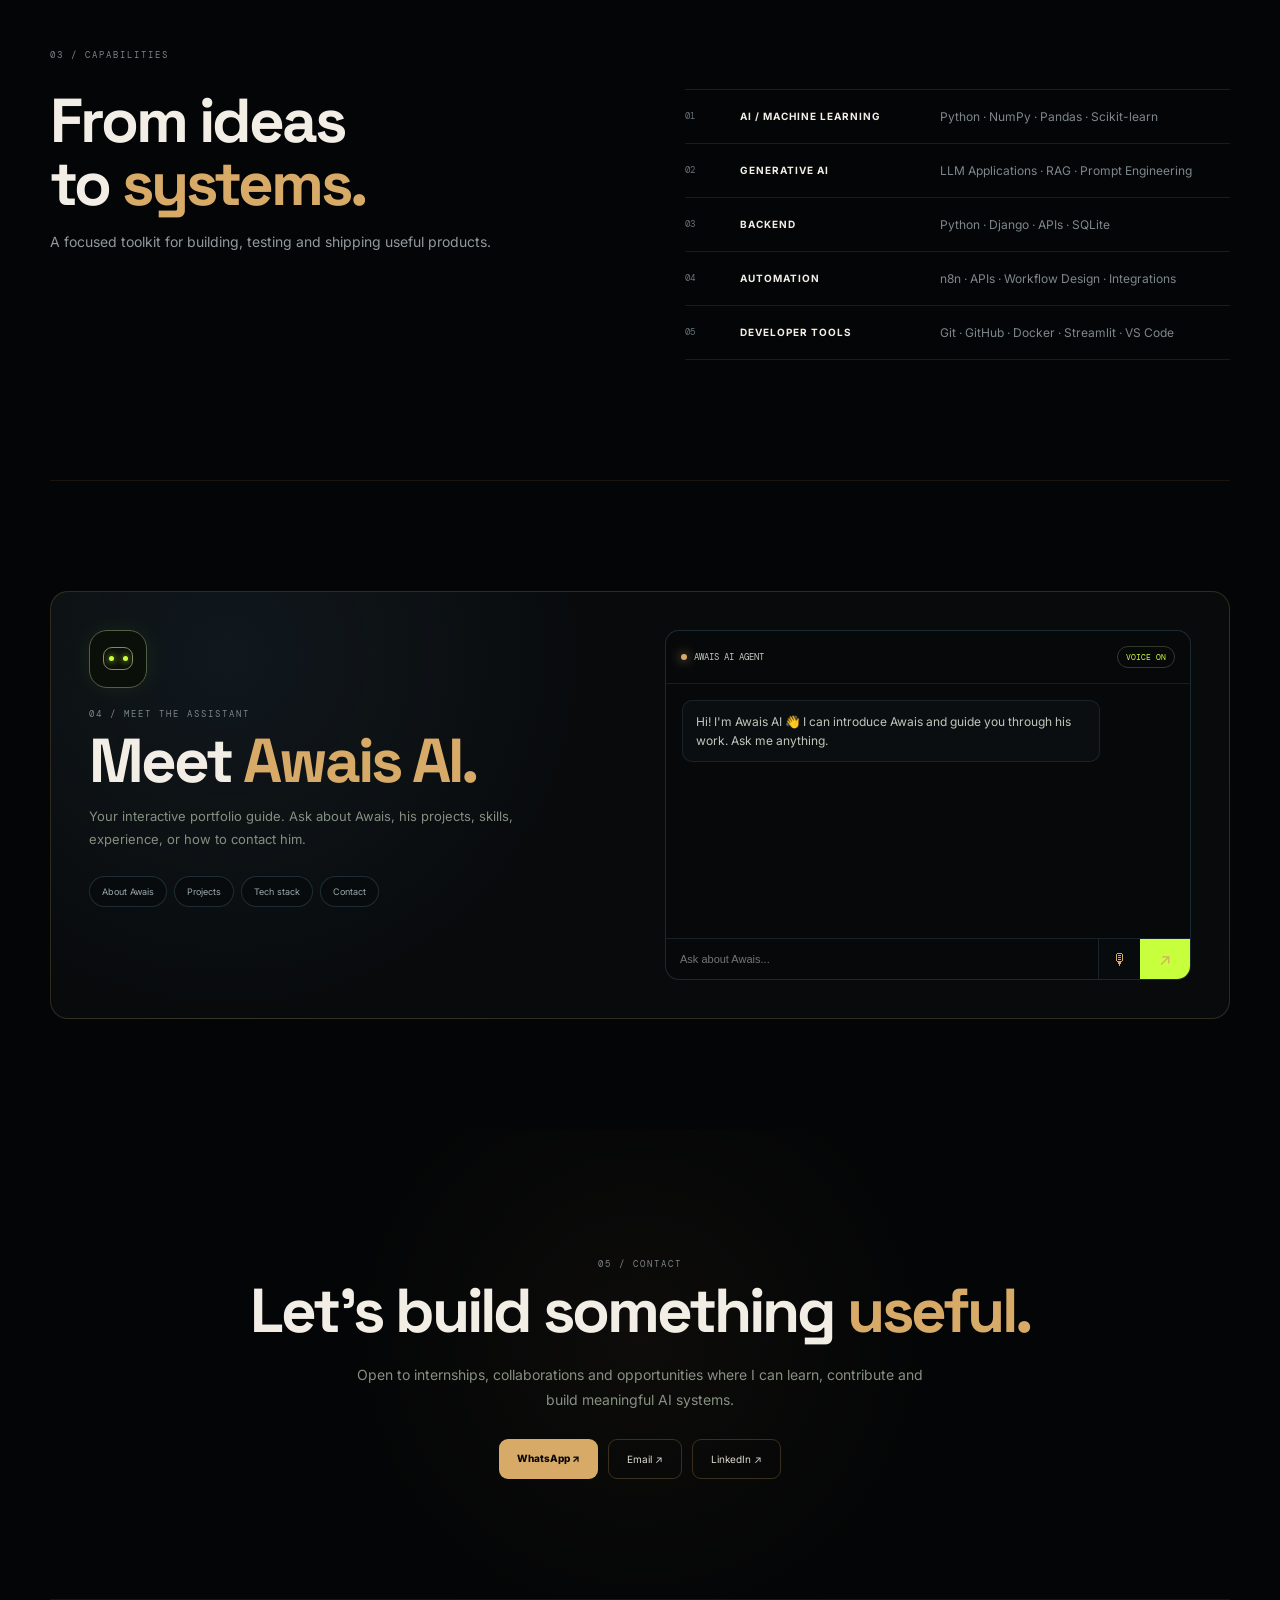
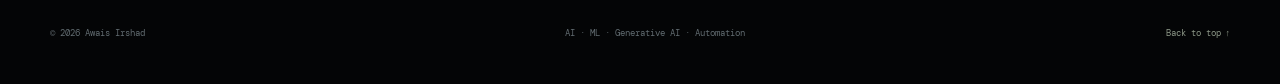
==== commit 06bd89dc: "Add AI intelligence portrait to final welcome scene" ====
--- a/portfolio/index.html
+++ b/portfolio/index.html
@@ -6,33 +6,20 @@
 <meta name="theme-color" content="#040506"><title>Awais Irshad — AI/ML Engineer</title>
 <link rel="preconnect" href="https://fonts.googleapis.com"><link rel="preconnect" href="https://fonts.gstatic.com" crossorigin>
 <link href="https://fonts.googleapis.com/css2?family=Cormorant+Garamond:wght@500;600;700&family=DM+Mono:wght@400;500&family=Inter:wght@400;500;600;700;800&family=Space+Grotesk:wght@500;600;700&display=swap" rel="stylesheet">
-<link rel="stylesheet" href="style.css">
-<link rel="stylesheet" href="welcome-polish.css">
-<link rel="stylesheet" href="theme-consistency.css">
-<link rel="stylesheet" href="welcome-sequence.css">
-<link rel="stylesheet" href="welcome-final.css?v=20260828-1725">
+<link rel="stylesheet" href="style.css"><link rel="stylesheet" href="welcome-polish.css"><link rel="stylesheet" href="theme-consistency.css"><link rel="stylesheet" href="welcome-sequence.css"><link rel="stylesheet" href="welcome-final.css?v=20260828-1800"><link rel="stylesheet" href="welcome-scenes.css?v=20260828-1801"><link rel="stylesheet" href="welcome-ai-final.css?v=20260828-1900">
 </head>
 <body class="lock">
 <div id="boot" aria-label="Portfolio introduction"></div>
 <div class="ambient"><span></span><span></span><span></span></div>
-<header>
-  <a class="logo" href="#home"><span>AI</span> AWAIS <b>IRSHAD</b></a>
-  <nav><a href="#about">About</a><a href="#projects">Projects</a><a href="#capabilities">Capabilities</a><a href="#assistant">AI Agent</a><a href="#contact">Contact</a></nav>
-  <div class="header-actions"><button id="voiceToggle" class="voice-toggle" type="button">◉ VOICE</button><a class="nav-cta" href="https://github.com/awaisirshad336012" target="_blank" rel="noreferrer">GitHub ↗</a><button id="menu" type="button">☰</button></div>
-</header>
+<header><a class="logo" href="#home"><span>AI</span> AWAIS <b>IRSHAD</b></a><nav><a href="#about">About</a><a href="#projects">Projects</a><a href="#capabilities">Capabilities</a><a href="#assistant">AI Agent</a><a href="#contact">Contact</a></nav><div class="header-actions"><button id="voiceToggle" class="voice-toggle" type="button">◉ VOICE</button><a class="nav-cta" href="https://github.com/awaisirshad336012" target="_blank" rel="noreferrer">GitHub ↗</a><button id="menu" type="button">☰</button></div></header>
 <main id="home">
-<section class="hero wrap">
-  <div class="hero-copy"><div class="eyebrow"><i></i> AI / ML ENGINEER</div><p class="micro">PYTHON · MACHINE LEARNING · GENERATIVE AI · AUTOMATION</p><h2>I TURN DATA INTO<br><span>INTELLIGENCE.</span></h2><p class="lead">I build practical AI/ML applications, intelligent automation workflows and generative AI experiences that turn real problems into useful software.</p><div class="actions"><a class="primary" href="#projects">Explore my work ↓</a><a class="secondary whatsapp" href="https://wa.me/923412850260?text=Hi%20Awais%2C%20I%20found%20your%20portfolio%20and%20would%20like%20to%20discuss%20an%20opportunity." target="_blank" rel="noreferrer">WhatsApp ↗</a></div><div class="stack"><span>PYTHON</span><span>SCIKIT-LEARN</span><span>LLM</span><span>RAG</span><span>N8N</span><span>DOCKER</span></div></div>
-  <div class="agent-stage" aria-label="Awais AI Agent visual"><div class="agent-halo"></div><div class="agent-grid"></div><div class="agent-orbit oa"></div><div class="agent-orbit ob"></div><div class="agent-node n1">LLM</div><div class="agent-node n2">RAG</div><div class="agent-node n3">API</div><div class="robot-avatar"><div class="robot-aura"></div><div class="robot-head"><div class="robot-eye"><i></i><i></i></div><div class="robot-ear left"></div><div class="robot-ear right"></div></div><div class="robot-neck"></div><div class="robot-body"><span>AI</span><div class="robot-chest"></div></div><div class="robot-hand hand-left"></div><div class="robot-hand hand-right"></div></div><div class="agent-caption"><i></i><div><b>AWAIS AI AGENT</b><span>Online · voice enabled</span></div></div></div>
-</section>
+<section class="hero wrap"><div class="hero-copy"><div class="eyebrow"><i></i> AI / ML ENGINEER</div><p class="micro">PYTHON · MACHINE LEARNING · GENERATIVE AI · AUTOMATION</p><h2>I TURN DATA INTO<br><span>INTELLIGENCE.</span></h2><p class="lead">I build practical AI/ML applications, intelligent automation workflows and generative AI experiences that turn real problems into useful software.</p><div class="actions"><a class="primary" href="#projects">Explore my work ↓</a><a class="secondary whatsapp" href="https://wa.me/923412850260?text=Hi%20Awais%2C%20I%20found%20your%20portfolio%20and%20would%20like%20to%20discuss%20an%20opportunity." target="_blank" rel="noreferrer">WhatsApp ↗</a></div><div class="stack"><span>PYTHON</span><span>SCIKIT-LEARN</span><span>LLM</span><span>RAG</span><span>N8N</span><span>DOCKER</span></div></div><div class="agent-stage" aria-label="Awais AI Agent visual"><div class="agent-halo"></div><div class="agent-grid"></div><div class="agent-orbit oa"></div><div class="agent-orbit ob"></div><div class="agent-node n1">LLM</div><div class="agent-node n2">RAG</div><div class="agent-node n3">API</div><div class="robot-avatar"><div class="robot-aura"></div><div class="robot-head"><div class="robot-eye"><i></i><i></i></div><div class="robot-ear left"></div><div class="robot-ear right"></div></div><div class="robot-neck"></div><div class="robot-body"><span>AI</span><div class="robot-chest"></div></div><div class="robot-hand hand-left"></div><div class="robot-hand hand-right"></div></div><div class="agent-caption"><i></i><div><b>AWAIS AI AGENT</b><span>Online · voice enabled</span></div></div></div></section>
 <section class="marquee"><div><span>DATA</span><b>×</b><span>LEARN</span><b>×</b><span>BUILD</span><b>×</b><span>AUTOMATE</span><b>×</b><span>IMPROVE</span><b>×</b><span>DATA</span></div></section>
 <section id="about" class="section wrap"><p class="label">01 / ABOUT</p><div class="two"><div><h3>Curious mind.<br><em>Practical builder.</em></h3></div><div class="body-copy"><p>I enjoy building software that has a reason to exist. My work sits at the intersection of Python, machine learning, generative AI, backend development and automation.</p><p>From data preparation to AI-powered applications, I focus on understanding the problem, building the system and improving the result.</p><div class="mini-stat"><b>BUILDING PHILOSOPHY</b><span>Learn → Build → Test → Improve</span></div></div></div></section>
 <section id="projects" class="section wrap"><div class="section-top"><div><p class="label">02 / SELECTED WORK</p><h3>Things I've <em>built.</em></h3></div><a href="https://github.com/awaisirshad336012?tab=repositories" target="_blank" rel="noreferrer">Explore GitHub ↗</a></div><div class="project-grid"><article class="project featured"><div class="project-no">01</div><div class="project-type">AI / FINANCE</div><h4>LedgerIQ AI</h4><p>Financial intelligence application focused on turning financial data into clearer analysis and useful insights.</p><div class="tags"><span>Python</span><span>AI</span><span>Streamlit</span><span>SQLite</span></div><a href="https://github.com/awaisirshad336012/Portfolio/tree/main/LedgerIQ_AI" target="_blank" rel="noreferrer">View repository <b>↗</b></a></article><article class="project"><div class="project-no">02</div><div class="project-type">PRODUCTIVITY</div><h4>Todo App</h4><p>A focused productivity project built around practical application development.</p><div class="tags"><span>Python</span><span>App</span></div><a href="https://github.com/awaisirshad336012/Portfolio/tree/main/Todo-App" target="_blank" rel="noreferrer">View repository <b>↗</b></a></article><article class="project"><div class="project-no">03</div><div class="project-type">AUTOMATION</div><h4>Sky Briefing</h4><p>An automated briefing experience designed around delivering useful information efficiently.</p><div class="tags"><span>Python</span><span>Automation</span></div><a href="https://github.com/awaisirshad336012/Portfolio/tree/main/sky-briefing" target="_blank" rel="noreferrer">View repository <b>↗</b></a></article></div></section>
 <section id="capabilities" class="section wrap"><p class="label">03 / CAPABILITIES</p><div class="two skills"><div><h3>From ideas<br>to <em>systems.</em></h3><p class="body-copy">A focused toolkit for building, testing and shipping useful products.</p></div><div class="skill-list"><div><b>01</b><strong>AI / MACHINE LEARNING</strong><span>Python · NumPy · Pandas · Scikit-learn</span></div><div><b>02</b><strong>GENERATIVE AI</strong><span>LLM Applications · RAG · Prompt Engineering</span></div><div><b>03</b><strong>BACKEND</strong><span>Python · Django · APIs · SQLite</span></div><div><b>04</b><strong>AUTOMATION</strong><span>n8n · APIs · Workflow Design · Integrations</span></div><div><b>05</b><strong>DEVELOPER TOOLS</strong><span>Git · GitHub · Docker · Streamlit · VS Code</span></div></div></div></section>
 <section id="assistant" class="agent-section wrap"><div class="agent-panel"><div class="agent-intro"><div class="mini-robot"><div class="mini-head"><i></i><i></i></div></div><p class="label">04 / MEET THE ASSISTANT</p><h3>Meet <em>Awais AI.</em></h3><p>Your interactive portfolio guide. Ask about Awais, his projects, skills, experience, or how to contact him.</p><div class="quick-questions"><button data-question="Tell me about Awais">About Awais</button><button data-question="What projects has Awais built?">Projects</button><button data-question="What technologies does Awais use?">Tech stack</button><button data-question="How can I contact Awais?">Contact</button></div></div><div class="chat"><div class="chat-head"><span><i></i> AWAIS AI AGENT</span><button id="chatVoice" type="button">VOICE ON</button></div><div id="chatLog"><div class="msg agent-msg">Hi! I'm Awais AI 👋 I can introduce Awais and guide you through his work. Ask me anything.</div></div><form id="chatForm"><input id="chatInput" aria-label="Ask Awais AI" placeholder="Ask about Awais..." autocomplete="off"><button type="submit">↗</button></form></div></div></section>
 <section id="contact" class="section wrap contact"><p class="label">05 / CONTACT</p><h3>Let's build something <em>useful.</em></h3><p class="contact-copy">Open to internships, collaborations and opportunities where I can learn, contribute and build meaningful AI systems.</p><div class="actions"><a class="primary whatsapp" href="https://wa.me/923412850260?text=Hi%20Awais%2C%20I%20found%20your%20portfolio%20and%20would%20like%20to%20discuss%20an%20opportunity." target="_blank" rel="noreferrer">WhatsApp ↗</a><a class="secondary" href="mailto:awaisirshad336012@gmail.com">Email ↗</a><a class="secondary" href="https://www.linkedin.com/in/m-awais-irshad-b93783323" target="_blank" rel="noreferrer">LinkedIn ↗</a></div></section>
-</main>
-<footer class="wrap"><span>© 2026 Awais Irshad</span><span>AI · ML · Generative AI · Automation</span><a href="#home">Back to top ↑</a></footer>
-<script src="script.js"></script>
-<script src="welcome-final.js?v=20260828-1725"></script>
+</main><footer class="wrap"><span>© 2026 Awais Irshad</span><span>AI · ML · Generative AI · Automation</span><a href="#home">Back to top ↑</a></footer>
+<script src="script.js"></script><script src="welcome-final.js?v=20260828-1900"></script>
 </body></html>
--- a/portfolio/welcome-scenes.css
+++ b/portfolio/welcome-scenes.css
@@ -0,0 +1,26 @@
+/* AWAIS IRSHAD — storyboard scenes: DATA transforms into INTELLIGENCE, then AI awakens. */
+#boot.final-welcome .world-words{display:none!important}
+.story-data{position:absolute;inset:0;z-index:14;pointer-events:none;opacity:0;animation:dataScene 3.6s 2.45s ease-in-out forwards}
+.story-data .data-word,.story-data .intel-word{position:absolute;top:44%;font-family:'Space Grotesk',sans-serif;font-weight:600;font-size:clamp(34px,5vw,76px);letter-spacing:2px;white-space:nowrap;text-shadow:0 0 35px currentColor}
+.story-data .data-word{left:8%;color:#d8aa68;animation:dataWord 3.6s 2.45s ease-in-out forwards}
+.story-data .intel-word{right:7%;color:#79bfe8;animation:intelWord 3.6s 2.45s ease-in-out forwards}
+.story-data .data-word:after,.story-data .intel-word:before{content:"";position:absolute;top:50%;width:40vw;max-width:620px;height:1px;transform-origin:left center;background:linear-gradient(90deg,currentColor,transparent);opacity:.55}
+.story-data .data-word:after{left:110%;transform:rotate(-2deg)}.story-data .intel-word:before{right:110%;transform:rotate(2deg);transform-origin:right center;background:linear-gradient(270deg,currentColor,transparent)}
+.story-data .stream{position:absolute;left:10%;top:50%;width:80%;height:2px;opacity:0;transform-origin:left center;background:linear-gradient(90deg,transparent,#d8aa68 24%,#fff0bd 48%,#79bfe8 62%,transparent);box-shadow:0 0 18px rgba(216,170,104,.55),0 0 35px rgba(121,191,232,.25);animation:streamCross 3.1s 2.7s ease-in-out forwards}
+.story-data .stream:nth-child(4){top:43%;transform:rotate(-8deg)}.story-data .stream:nth-child(5){top:57%;transform:rotate(8deg)}.story-data .stream:nth-child(6){top:38%;transform:rotate(13deg)}.story-data .stream:nth-child(7){top:62%;transform:rotate(-13deg)}
+.story-data .core{position:absolute;left:50%;top:50%;width:12px;height:12px;border-radius:50%;background:#fff8df;box-shadow:0 0 15px #fff,0 0 55px #d8aa68,0 0 100px rgba(121,191,232,.65);transform:translate(-50%,-50%) scale(.1);opacity:0;animation:coreBurst 3.1s 2.7s ease-in-out forwards}
+.story-data .particle{position:absolute;left:50%;top:50%;width:4px;height:4px;border-radius:50%;background:#fff2c8;box-shadow:0 0 12px currentColor;opacity:0}
+.story-data .p1{color:#d8aa68;animation:particleData 2.6s 2.8s ease-out forwards}.story-data .p2{color:#79bfe8;animation:particleData 2.4s 3s ease-out forwards}.story-data .p3{color:#d8aa68;animation:particleData 2.8s 3.15s ease-out forwards}.story-data .p4{color:#79bfe8;animation:particleData 2.5s 3.3s ease-out forwards}.story-data .p5{color:#d8aa68;animation:particleData 2.7s 3.45s ease-out forwards}.story-data .p6{color:#79bfe8;animation:particleData 2.5s 3.6s ease-out forwards}
+.awakening{position:absolute;inset:0;z-index:16;pointer-events:none;opacity:0;animation:awakeningScene 3.2s 5.15s ease-in-out forwards}
+.awakening .neural{position:absolute;left:50%;top:44%;width:min(30vw,430px);height:min(30vw,430px);transform:translate(-50%,-50%);border:1px solid rgba(121,191,232,.24);border-radius:50%;box-shadow:0 0 70px rgba(121,191,232,.08),inset 0 0 50px rgba(216,170,104,.05)}
+.awakening .neural:before,.awakening .neural:after{content:"";position:absolute;inset:8%;border:1px dashed rgba(216,170,104,.25);border-radius:50%;animation:spinRing 13s linear infinite}.awakening .neural:after{inset:18%;border-color:rgba(121,191,232,.3);animation-direction:reverse;animation-duration:9s}
+.awakening .face{position:absolute;left:50%;top:42%;width:min(17vw,230px);height:min(22vw,300px);transform:translate(-50%,-50%) scale(.5);border:1px solid rgba(121,191,232,.7);border-radius:48% 50% 44% 46%;background:radial-gradient(circle at 50% 38%,rgba(121,191,232,.15),transparent 58%),linear-gradient(145deg,rgba(121,191,232,.10),rgba(216,170,104,.03));box-shadow:inset 0 0 45px rgba(121,191,232,.12),0 0 70px rgba(121,191,232,.10);clip-path:polygon(24% 3%,65% 0,91% 22%,86% 66%,68% 92%,40% 100%,18% 80%,8% 48%,13% 20%);animation:faceAwake 2.2s 5.35s cubic-bezier(.16,1,.3,1) forwards}
+.awakening .face:before{content:"";position:absolute;left:20%;right:20%;top:42%;height:2px;background:linear-gradient(90deg,transparent,#79bfe8 22%,#fff 50%,#79bfe8 78%,transparent);box-shadow:0 0 16px #79bfe8;animation:eyePulse 1.8s 6s ease-in-out infinite}
+.awakening .face:after{content:"";position:absolute;left:30%;right:25%;bottom:24%;height:1px;background:#d8aa68;box-shadow:0 0 14px rgba(216,170,104,.8)}
+.awakening .node{position:absolute;width:6px;height:6px;border-radius:50%;background:#79bfe8;box-shadow:0 0 14px #79bfe8;opacity:0;animation:nodeWake 1.7s 5.6s ease-out forwards}.awakening .n1{left:35%;top:32%}.awakening .n2{left:65%;top:35%;animation-delay:5.85s}.awakening .n3{left:29%;top:55%;animation-delay:6.05s}.awakening .n4{left:70%;top:57%;animation-delay:6.2s}.awakening .n5{left:50%;top:23%;background:#d8aa68;box-shadow:0 0 14px #d8aa68;animation-delay:6.35s}
+@keyframes dataScene{0%{opacity:0}12%{opacity:1}76%{opacity:1}100%{opacity:0}}@keyframes dataWord{0%{transform:translateX(-15px);opacity:0}18%{opacity:1}52%{transform:translateX(210px);opacity:1}100%{transform:translateX(350px) scale(.72);opacity:0}}@keyframes intelWord{0%{transform:translateX(15px);opacity:0}18%{opacity:1}52%{transform:translateX(-210px);opacity:1}100%{transform:translateX(-350px) scale(.72);opacity:0}}
+@keyframes streamCross{0%{opacity:0;transform:scaleX(.05)}25%{opacity:.8}55%{opacity:1;transform:scaleX(1)}100%{opacity:0;transform:scaleX(1.2)}}@keyframes coreBurst{0%{opacity:0;transform:translate(-50%,-50%) scale(.1)}30%{opacity:1;transform:translate(-50%,-50%) scale(1)}52%{transform:translate(-50%,-50%) scale(3)}75%{opacity:.5}100%{opacity:0;transform:translate(-50%,-50%) scale(8)}}
+@keyframes particleData{0%{opacity:0;transform:translate(0,0) scale(.2)}20%{opacity:1}100%{opacity:0;transform:translate(var(--dx,160px),var(--dy,-90px)) scale(1.4)}}
+.p1{--dx:-260px;--dy:-120px}.p2{--dx:280px;--dy:-110px}.p3{--dx:-220px;--dy:130px}.p4{--dx:240px;--dy:120px}.p5{--dx:-330px;--dy:20px}.p6{--dx:330px;--dy:-20px}
+@keyframes awakeningScene{0%{opacity:0}18%{opacity:1}78%{opacity:1}100%{opacity:0}}@keyframes faceAwake{0%{opacity:0;transform:translate(-50%,-50%) scale(.45);filter:blur(8px)}55%{opacity:1;transform:translate(-50%,-50%) scale(1);filter:blur(0)}100%{opacity:.72;transform:translate(-50%,-50%) scale(1.04)}}@keyframes nodeWake{from{opacity:0;transform:scale(.1)}45%{opacity:1;transform:scale(1.6)}to{opacity:.25;transform:scale(1)}}@keyframes eyePulse{50%{opacity:.35;box-shadow:0 0 28px #79bfe8}}@keyframes spinRing{to{transform:rotate(360deg)}}
+@media(max-width:700px){.story-data .data-word,.story-data .intel-word{font-size:28px}.story-data .data-word{left:3%}.story-data .intel-word{right:3%}.awakening .face{width:150px;height:210px}.awakening .neural{width:280px;height:280px}}
--- a/portfolio/welcome-ai-final.css
+++ b/portfolio/welcome-ai-final.css
@@ -0,0 +1,30 @@
+/* Final identity scene: AI intelligence presence beside Awais Irshad */
+.final-copy{width:min(1320px,94vw);display:flex;align-items:center;justify-content:center;gap:clamp(28px,5vw,90px);text-align:left;}
+.final-copy-text{position:relative;z-index:2;min-width:0;}
+.final-copy .kicker{margin-bottom:14px;text-align:left;}
+.final-copy h1{font-size:clamp(58px,8.2vw,132px);}
+.final-copy .portfolio{text-align:left;margin-left:2px;}
+.final-copy .manifesto{text-align:left;}
+.final-copy .cta{margin-left:0;}
+.final-ai{position:relative;z-index:1;flex:0 0 clamp(260px,27vw,420px);width:clamp(260px,27vw,420px);height:clamp(300px,36vw,500px);display:grid;place-items:center;opacity:0;transform:translateX(40px) scale(.88);animation:finalAiReveal 1.8s 6.45s cubic-bezier(.16,1,.3,1) forwards;filter:drop-shadow(0 0 35px rgba(121,191,232,.16));}
+.final-ai-glow{position:absolute;width:78%;height:78%;border-radius:50%;background:radial-gradient(circle,rgba(121,191,232,.16),rgba(216,170,104,.07) 35%,transparent 68%);filter:blur(18px);animation:finalAiPulse 4s ease-in-out infinite;}
+.final-ai-rings{position:absolute;inset:8%;border-radius:50%;transform:rotate(-14deg);}
+.final-ai-rings i{position:absolute;inset:0;border:1px solid rgba(121,191,232,.28);border-radius:50%;box-shadow:0 0 20px rgba(121,191,232,.05);}
+.final-ai-rings i:nth-child(1){transform:rotate(58deg) scaleX(.62);border-color:rgba(216,170,104,.48);}
+.final-ai-rings i:nth-child(2){transform:rotate(-28deg) scaleY(.58);border-color:rgba(121,191,232,.42);}
+.final-ai-rings i:nth-child(3){inset:12%;transform:rotate(12deg) scaleX(.76);border-style:dashed;border-color:rgba(121,191,232,.25);animation:finalRingSpin 18s linear infinite;}
+.final-ai-face{position:relative;width:58%;height:74%;border:1px solid rgba(121,191,232,.72);border-radius:52% 46% 48% 44%;background:radial-gradient(circle at 42% 38%,rgba(121,191,232,.18),transparent 42%),linear-gradient(145deg,rgba(121,191,232,.11),rgba(216,170,104,.025));clip-path:polygon(20% 3%,68% 0,88% 18%,92% 42%,79% 64%,68% 92%,43% 100%,22% 82%,10% 55%,13% 24%);box-shadow:inset 0 0 45px rgba(121,191,232,.1),0 0 45px rgba(121,191,232,.12);overflow:visible;}
+.final-ai-face:before{content:"";position:absolute;inset:8%;background:radial-gradient(circle at 46% 40%,rgba(255,255,255,.08),transparent 30%);clip-path:inherit;}
+.final-ai-face .eye{position:absolute;top:40%;width:11px;height:6px;border-radius:50%;background:#79bfe8;box-shadow:0 0 16px #79bfe8,0 0 30px rgba(121,191,232,.55);animation:finalEye 3.8s ease-in-out infinite;}
+.final-ai-face .e1{left:28%;}.final-ai-face .e2{right:25%;}
+.final-ai-face .ai-line{position:absolute;height:1px;background:linear-gradient(90deg,transparent,#79bfe8,#d8aa68,transparent);box-shadow:0 0 10px rgba(121,191,232,.45);opacity:.65;transform-origin:left center;}
+.final-ai-face .l1{width:48%;left:12%;top:27%;transform:rotate(-17deg)}.final-ai-face .l2{width:52%;left:43%;top:61%;transform:rotate(-8deg)}.final-ai-face .l3{width:38%;left:21%;top:73%;transform:rotate(9deg);background:linear-gradient(90deg,transparent,#d8aa68,transparent)}
+.final-ai .ai-node{position:absolute;width:7px;height:7px;border-radius:50%;background:#79bfe8;box-shadow:0 0 15px #79bfe8;animation:finalNode 2.8s ease-in-out infinite;}
+.final-ai .an1{left:13%;top:30%}.final-ai .an2{right:11%;top:44%;animation-delay:.7s}.final-ai .an3{left:23%;bottom:18%;animation-delay:1.2s;background:#d8aa68;box-shadow:0 0 15px #d8aa68}.final-ai .an4{right:20%;bottom:25%;animation-delay:1.8s}
+.final-ai:after{content:"";position:absolute;left:18%;right:18%;bottom:9%;height:1px;background:linear-gradient(90deg,transparent,rgba(121,191,232,.25),rgba(216,170,104,.5),rgba(121,191,232,.25),transparent);box-shadow:0 0 25px rgba(121,191,232,.12);}
+@keyframes finalAiReveal{0%{opacity:0;transform:translateX(80px) scale(.72);filter:blur(10px)}55%{opacity:1;transform:translateX(0) scale(1);filter:blur(0)}100%{opacity:1;transform:translateX(0) scale(1)}}
+@keyframes finalAiPulse{50%{transform:scale(1.08);opacity:.78}}
+@keyframes finalRingSpin{to{transform:rotate(372deg) scaleX(.76)}}
+@keyframes finalEye{0%,43%,48%,100%{transform:scaleY(1);opacity:1}45%,47%{transform:scaleY(.15);opacity:.5}}
+@keyframes finalNode{50%{transform:scale(1.8);opacity:.55}}
+@media(max-width:800px){.final-copy{flex-direction:column;gap:10px;transform:translate(-50%,-47%) translateY(35px);}.final-copy-text{order:1;text-align:center}.final-copy .kicker,.final-copy .portfolio,.final-copy .manifesto{text-align:center}.final-copy .cta{margin-left:auto;margin-right:auto}.final-ai{order:2;flex-basis:210px;width:210px;height:220px}.final-copy h1{font-size:clamp(54px,15vw,88px)}}
